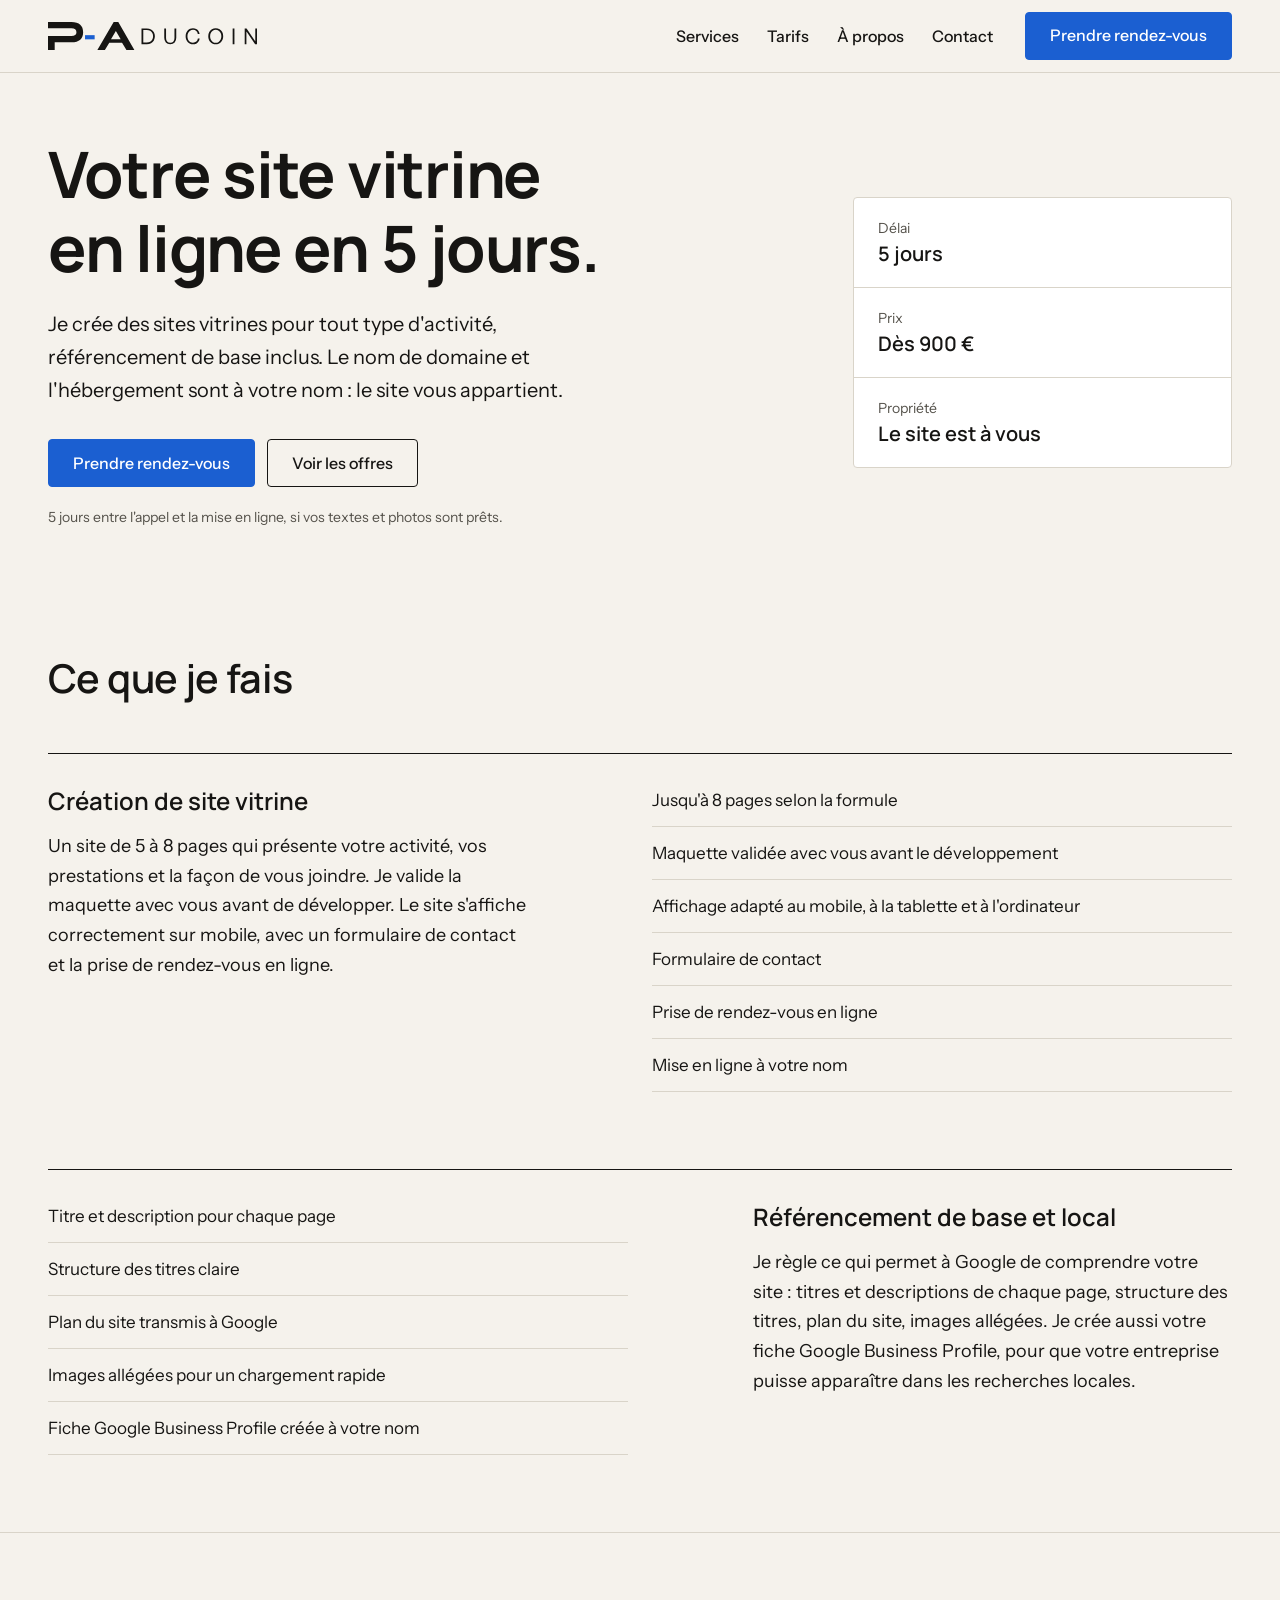
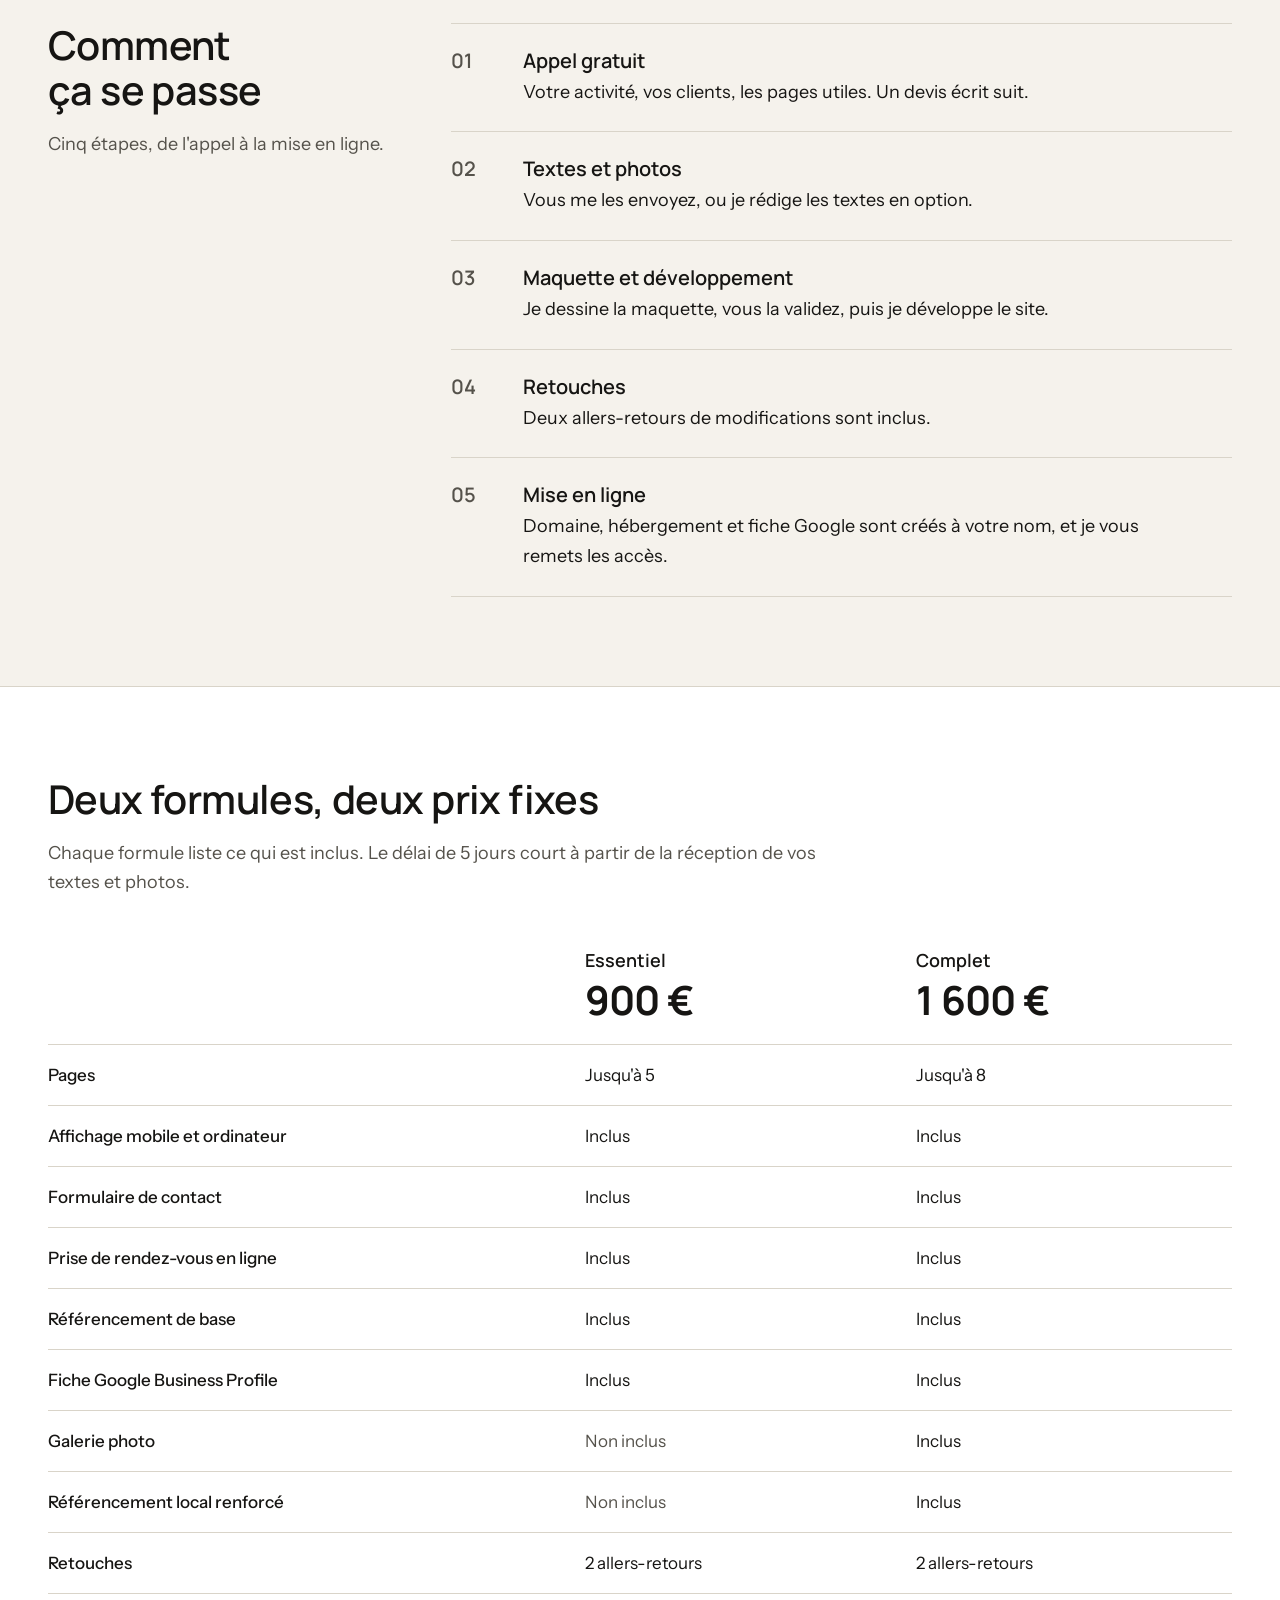
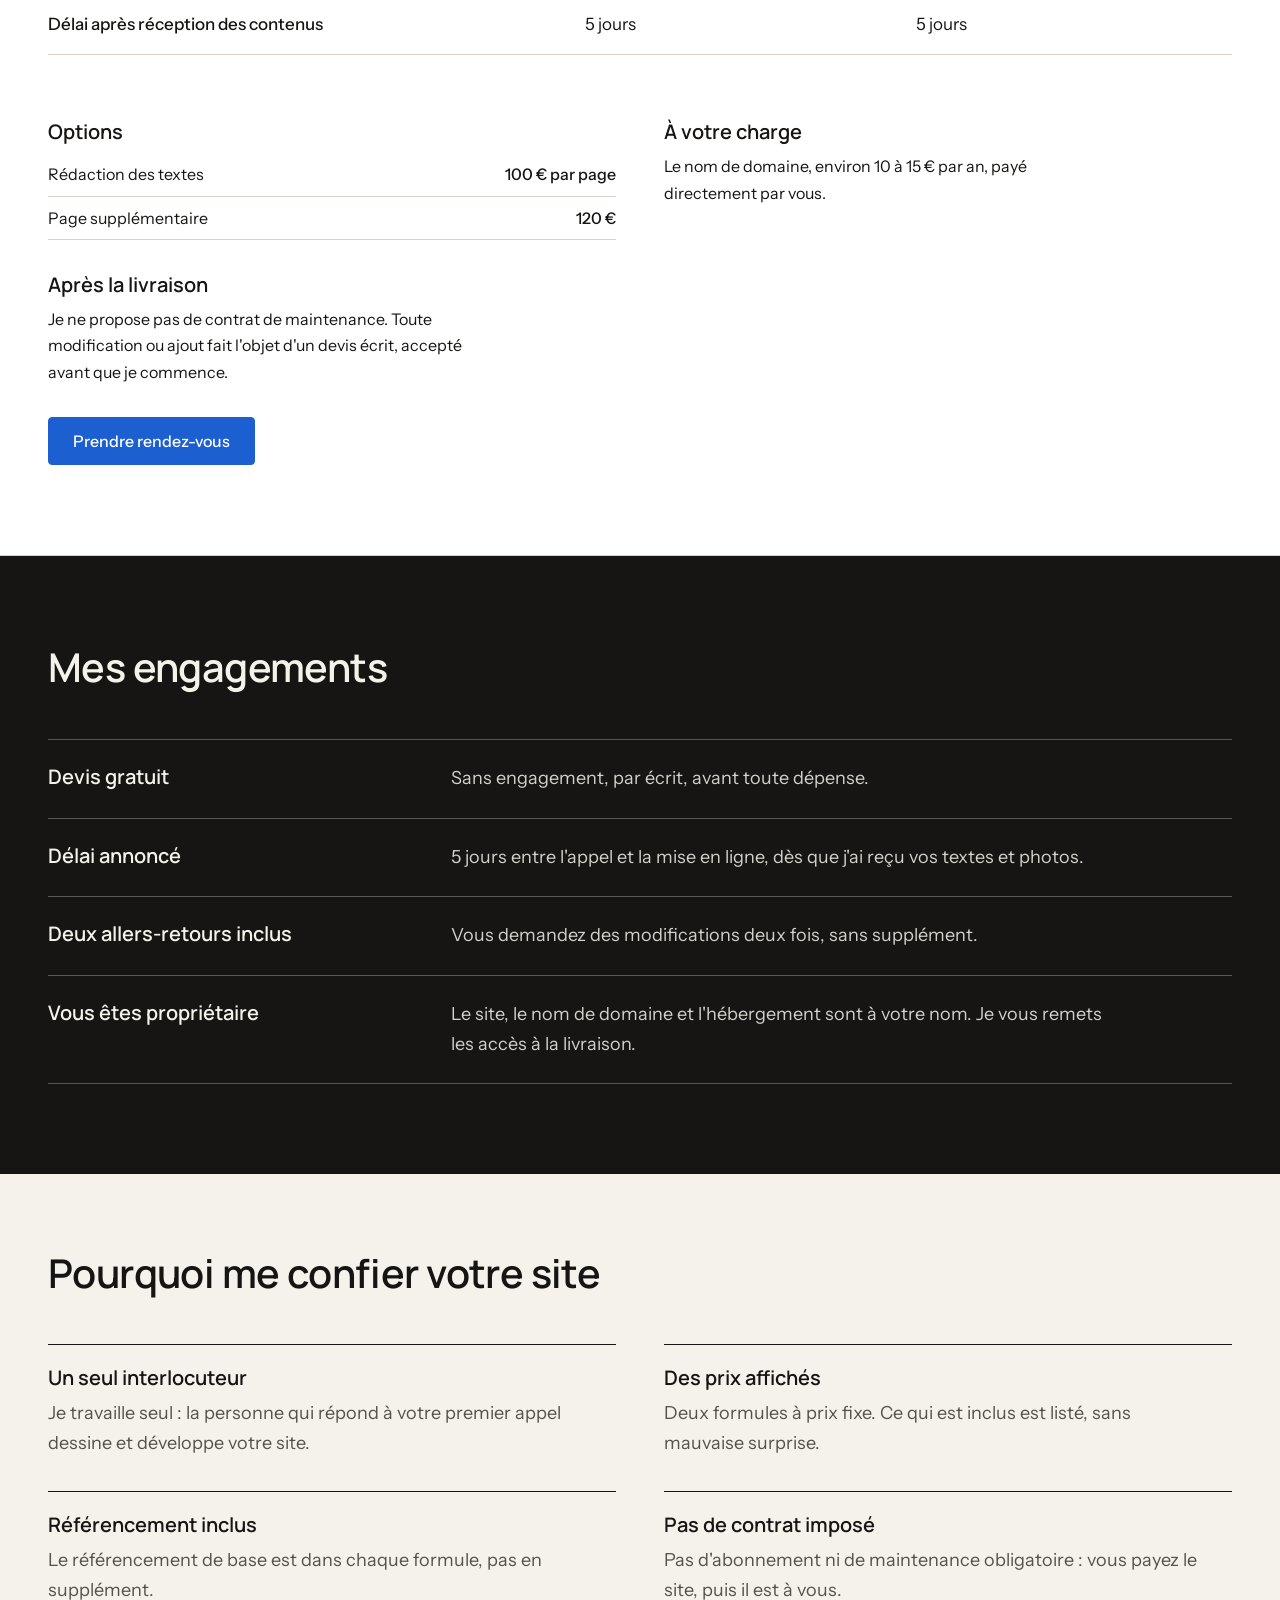
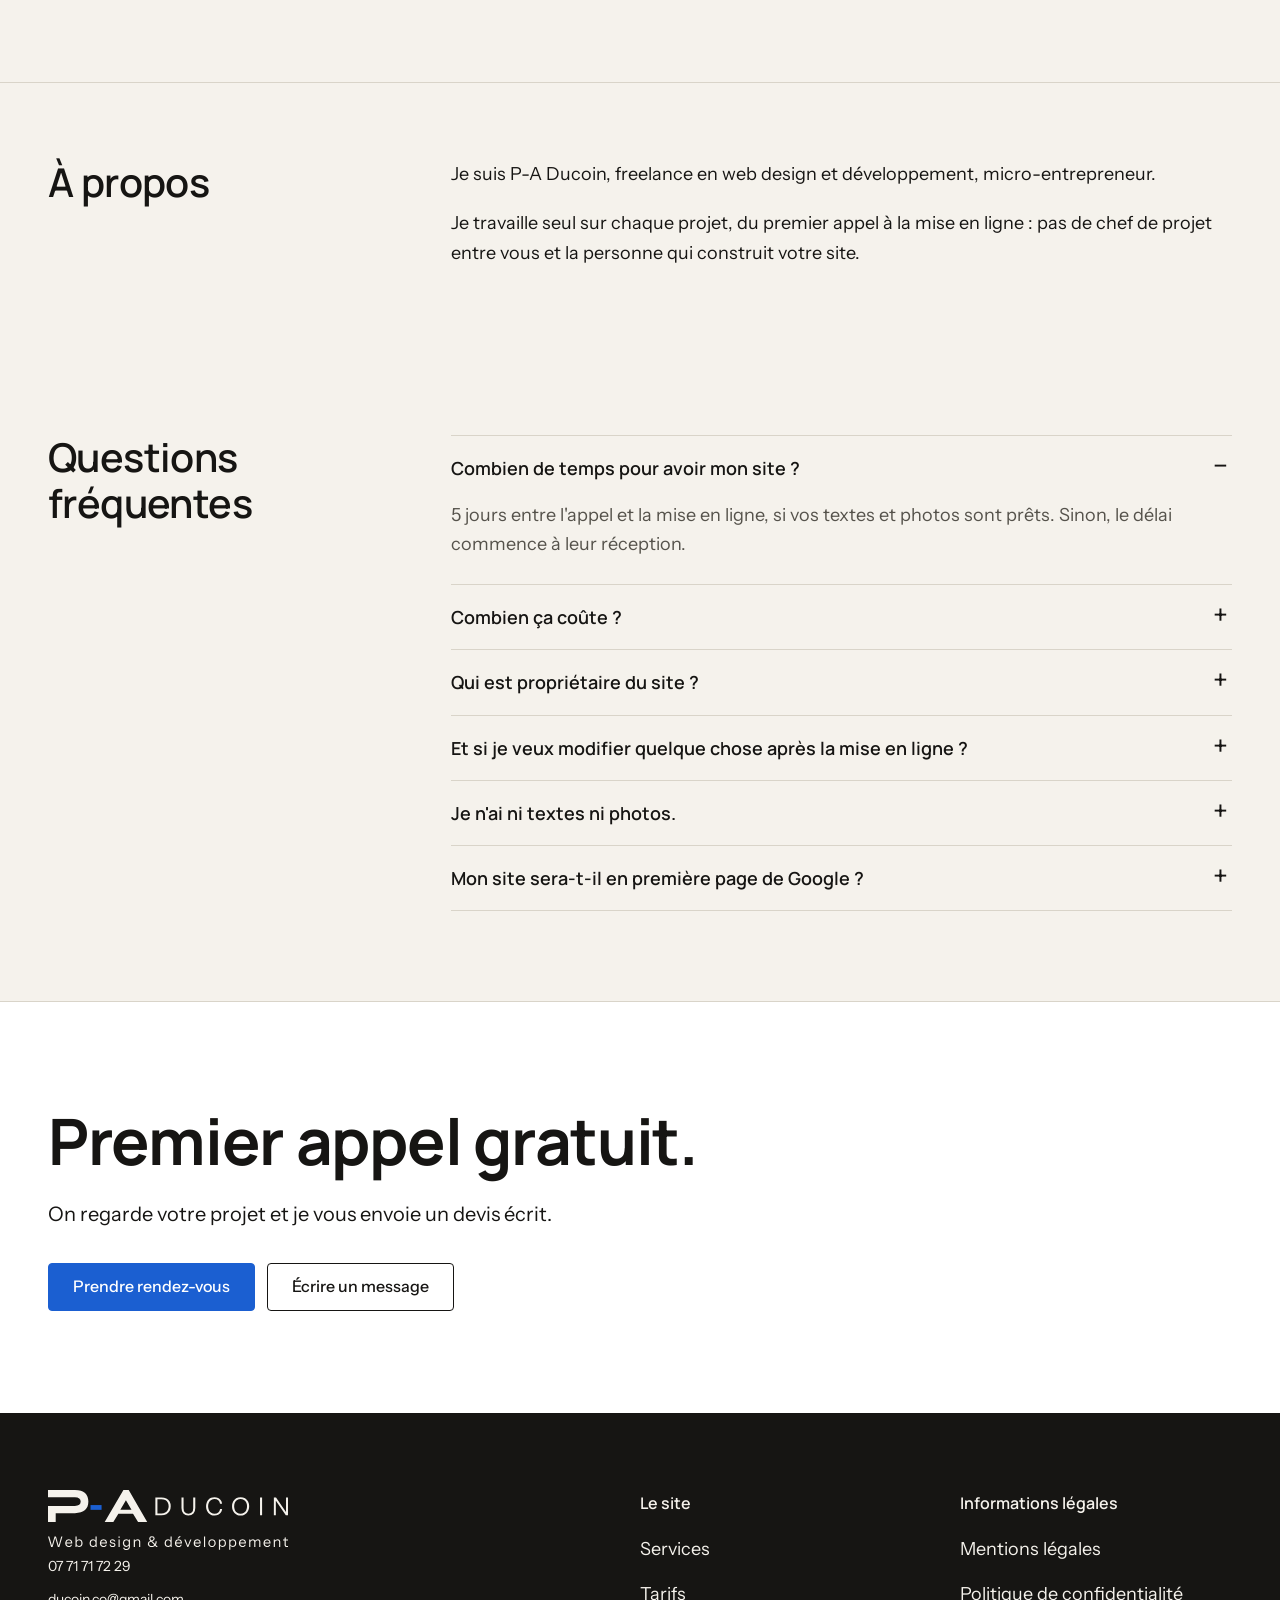
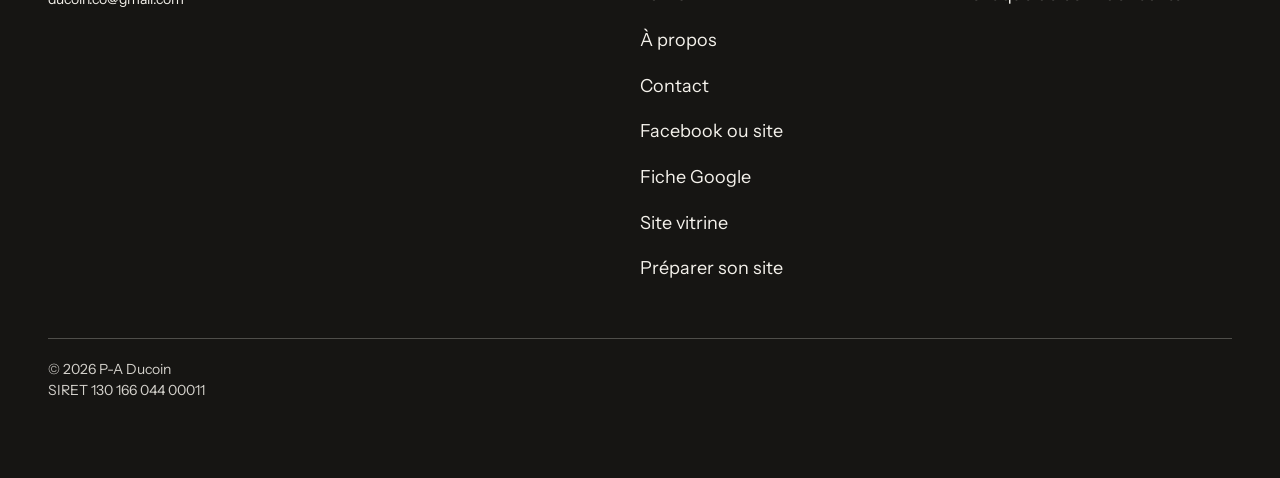
==== index.html @ 6945d706 "Add files via upload" ====
<!DOCTYPE html>
<html lang="fr">
<head>
<meta charset="utf-8">
<meta name="viewport" content="width=device-width, initial-scale=1">
<title>P-A Ducoin | Création de site vitrine, en ligne en 5 jours</title>
<meta name="description" content="Création de sites vitrines pour professionnels : 5 jours entre l'appel et la mise en ligne, référencement de base inclus, site à votre nom. Dès 900 €.">
<link rel="canonical" href="https://www.ducoinweb.fr/">
<meta property="og:url" content="https://www.ducoinweb.fr/">
<link rel="icon" href="assets/favicon.svg" type="image/svg+xml">
<meta property="og:type" content="website">
<meta property="og:locale" content="fr_FR">
<meta property="og:title" content="P-A Ducoin | Création de site vitrine, en ligne en 5 jours">
<meta property="og:description" content="Sites vitrines clés en main, référencement de base inclus, 5 jours entre l'appel et la mise en ligne.">
<meta property="og:image" content="https://www.ducoinweb.fr/assets/og-image.png">
<meta name="twitter:card" content="summary_large_image">
<link rel="preload" href="assets/fonts/manrope-latin-700-normal.woff2" as="font" type="font/woff2" crossorigin>
<link rel="preload" href="assets/fonts/manrope-latin-600-normal.woff2" as="font" type="font/woff2" crossorigin>
<link rel="preload" href="assets/fonts/instrument-sans-latin-400-normal.woff2" as="font" type="font/woff2" crossorigin>
<link rel="preload" href="assets/fonts/instrument-sans-latin-500-normal.woff2" as="font" type="font/woff2" crossorigin>
<link rel="stylesheet" href="css/style.css">
<script type="application/ld+json">
{
"@context": "https://schema.org",
"@type": "ProfessionalService",
"name": "P-A Ducoin",
"url": "https://www.ducoinweb.fr/",
"description": "Création de sites vitrines pour professionnels.",
"telephone": "+33771717229",
"email": "ducoin.co@gmail.com",
"areaServed": {
"@type": "Country",
"name": "France"
}
}
</script>
<script>document.documentElement.classList.add('js');</script>
</head>
<body>
<a class="skip-link" href="#main">Aller au contenu</a>
<div class="page-wrapper">
<!-- En-tête -->
<header class="nav_component">
<div class="nav_bar padding-global">
<div class="container-large nav_container">
<a class="nav_logo-link" href="index.html">
<img class="nav_logo" src="assets/logo-header.svg" alt="P-A Ducoin, retour à l'accueil" width="209" height="28" fetchpriority="high">
</a>
<button class="nav_button" type="button" aria-expanded="false" aria-controls="nav-menu">Menu</button>
<nav class="nav_menu" id="nav-menu" aria-label="Navigation principale">
<ul class="nav_list">
<li><a class="nav_link" href="#services">Services</a></li>
<li><a class="nav_link" href="#offres">Tarifs</a></li>
<li><a class="nav_link" href="#a-propos">À propos</a></li>
<li><a class="nav_link" href="contact.html">Contact</a></li>
</ul>
<a class="button" href="contact.html#rendez-vous">Prendre rendez-vous</a>
</nav>
</div>
</div>
</header>
<main id="main" class="main-wrapper">
<!-- Hero -->
<section id="section_hero" class="section_hero">
<div class="padding-global">
<div class="container-large">
<div class="padding-section-hero">
<div class="hero_layout">
<div class="hero_content">
<h1 class="heading-style-h1">Votre site vitrine en ligne en 5&nbsp;jours.</h1>
<p class="text-size-large max-width-medium">Je crée des sites vitrines pour tout type d'activité, référencement de base inclus. Le nom de domaine et l'hébergement sont à votre nom&nbsp;: le site vous appartient.</p>
<div class="button-group">
<a class="button" href="contact.html#rendez-vous">Prendre rendez-vous</a>
<a class="button is-secondary" href="#offres">Voir les offres</a>
</div>
<p class="text-size-small text-color-secondary hero_note">5 jours entre l'appel et la mise en ligne, si vos textes et photos sont prêts.</p>
</div>
<dl class="hero_facts">
<div class="hero_fact">
<dt class="text-size-small text-color-secondary">Délai</dt>
<dd class="heading-style-h4">5 jours</dd>
</div>
<div class="hero_fact">
<dt class="text-size-small text-color-secondary">Prix</dt>
<dd class="heading-style-h4">Dès 900&nbsp;€</dd>
</div>
<div class="hero_fact">
<dt class="text-size-small text-color-secondary">Propriété</dt>
<dd class="heading-style-h4">Le site est à vous</dd>
</div>
</dl>
</div>
</div>
</div>
</div>
</section>
<!-- Services -->
<section id="services" class="section_services">
<div class="padding-global">
<div class="container-large">
<div class="padding-section-small">
<h2 class="heading-style-h2">Ce que je fais</h2>
<div class="services_list">
<article class="services_row">
<div class="services_text">
<h3 class="heading-style-h3">Création de site vitrine</h3>
<p class="max-width-text">Un site de 5 à 8 pages qui présente votre activité, vos prestations et la façon de vous joindre. Je valide la maquette avec vous avant de développer. Le site s'affiche correctement sur mobile, avec un formulaire de contact et la prise de rendez-vous en ligne.</p>
</div>
<ul class="services_included">
<li>Jusqu'à 8 pages selon la formule</li>
<li>Maquette validée avec vous avant le développement</li>
<li>Affichage adapté au mobile, à la tablette et à l'ordinateur</li>
<li>Formulaire de contact</li>
<li>Prise de rendez-vous en ligne</li>
<li>Mise en ligne à votre nom</li>
</ul>
</article>
<article class="services_row is-reverse">
<div class="services_text">
<h3 class="heading-style-h3">Référencement de base et local</h3>
<p class="max-width-text">Je règle ce qui permet à Google de comprendre votre site&nbsp;: titres et descriptions de chaque page, structure des titres, plan du site, images allégées. Je crée aussi votre fiche Google Business Profile, pour que votre entreprise puisse apparaître dans les recherches locales.</p>
</div>
<ul class="services_included">
<li>Titre et description pour chaque page</li>
<li>Structure des titres claire</li>
<li>Plan du site transmis à Google</li>
<li>Images allégées pour un chargement rapide</li>
<li>Fiche Google Business Profile créée à votre nom</li>
</ul>
</article>
</div>
</div>
</div>
</div>
</section>
<!-- Process -->
<section id="process" class="section_process">
<div class="padding-global">
<div class="container-large">
<div class="padding-section-medium">
<div class="process_layout">
<div class="process_heading">
<h2 class="heading-style-h2">Comment ça se passe</h2>
<p class="text-color-secondary max-width-small">Cinq étapes, de l'appel à la mise en ligne.</p>
</div>
<ol class="process_list">
<li class="process_step">
<h3 class="heading-style-h4">Appel gratuit</h3>
<p>Votre activité, vos clients, les pages utiles. Un devis écrit suit.</p>
</li>
<li class="process_step">
<h3 class="heading-style-h4">Textes et photos</h3>
<p>Vous me les envoyez, ou je rédige les textes en option.</p>
</li>
<li class="process_step">
<h3 class="heading-style-h4">Maquette et développement</h3>
<p>Je dessine la maquette, vous la validez, puis je développe le site.</p>
</li>
<li class="process_step">
<h3 class="heading-style-h4">Retouches</h3>
<p>Deux allers-retours de modifications sont inclus.</p>
</li>
<li class="process_step">
<h3 class="heading-style-h4">Mise en ligne</h3>
<p>Domaine, hébergement et fiche Google sont créés à votre nom, et je vous remets les accès.</p>
</li>
</ol>
</div>
</div>
</div>
</div>
</section>
<!-- Offres -->
<section id="offres" class="section_pricing">
<div class="padding-global">
<div class="container-large">
<div class="padding-section-medium">
<h2 class="heading-style-h2">Deux formules, deux prix fixes</h2>
<p class="text-color-secondary max-width-text pricing_intro">Chaque formule liste ce qui est inclus. Le délai de 5 jours court à partir de la réception de vos textes et photos.</p>
<table class="pricing_table">
<caption class="visually-hidden">Comparaison des formules Essentiel et Complet</caption>
<thead>
<tr>
<td></td>
<th scope="col">
<span class="pricing_plan">Essentiel</span>
<span class="pricing_price">900&nbsp;€</span>
</th>
<th scope="col">
<span class="pricing_plan">Complet</span>
<span class="pricing_price">1&nbsp;600&nbsp;€</span>
</th>
</tr>
</thead>
<tbody>
<tr><th scope="row">Pages</th><td>Jusqu'à 5</td><td>Jusqu'à 8</td></tr>
<tr><th scope="row">Affichage mobile et ordinateur</th><td>Inclus</td><td>Inclus</td></tr>
<tr><th scope="row">Formulaire de contact</th><td>Inclus</td><td>Inclus</td></tr>
<tr><th scope="row">Prise de rendez-vous en ligne</th><td>Inclus</td><td>Inclus</td></tr>
<tr><th scope="row">Référencement de base</th><td>Inclus</td><td>Inclus</td></tr>
<tr><th scope="row">Fiche Google Business Profile</th><td>Inclus</td><td>Inclus</td></tr>
<tr><th scope="row">Galerie photo</th><td class="is-off">Non inclus</td><td>Inclus</td></tr>
<tr><th scope="row">Référencement local renforcé</th><td class="is-off">Non inclus</td><td>Inclus</td></tr>
<tr><th scope="row">Retouches</th><td>2 allers-retours</td><td>2 allers-retours</td></tr>
<tr><th scope="row">Délai après réception des contenus</th><td>5 jours</td><td>5 jours</td></tr>
</tbody>
</table>
<div class="pricing_notes">
<div class="pricing_note">
<h3 class="heading-style-h4">Options</h3>
<dl class="pricing_options">
<div><dt>Rédaction des textes</dt><dd>100&nbsp;€ par page</dd></div>
<div><dt>Page supplémentaire</dt><dd>120&nbsp;€</dd></div>
</dl>
</div>
<div class="pricing_note">
<h3 class="heading-style-h4">À votre charge</h3>
<p>Le nom de domaine, environ 10 à 15&nbsp;€ par an, payé directement par vous.</p>
</div>
<div class="pricing_note">
<h3 class="heading-style-h4">Après la livraison</h3>
<p>Je ne propose pas de contrat de maintenance. Toute modification ou ajout fait l'objet d'un devis écrit, accepté avant que je commence.</p>
</div>
</div>
<div class="button-group">
<a class="button" href="contact.html#rendez-vous">Prendre rendez-vous</a>
</div>
</div>
</div>
</div>
</section>
<!-- Garanties -->
<section id="garanties" class="section_guarantees background-color-dark">
<div class="padding-global">
<div class="container-large">
<div class="padding-section-medium">
<h2 class="heading-style-h2">Mes engagements</h2>
<ul class="guarantees_list">
<li class="guarantees_row">
<h3 class="heading-style-h4">Devis gratuit</h3>
<p>Sans engagement, par écrit, avant toute dépense.</p>
</li>
<li class="guarantees_row">
<h3 class="heading-style-h4">Délai annoncé</h3>
<p>5 jours entre l'appel et la mise en ligne, dès que j'ai reçu vos textes et photos.</p>
</li>
<li class="guarantees_row">
<h3 class="heading-style-h4">Deux allers-retours inclus</h3>
<p>Vous demandez des modifications deux fois, sans supplément.</p>
</li>
<li class="guarantees_row">
<h3 class="heading-style-h4">Vous êtes propriétaire</h3>
<p>Le site, le nom de domaine et l'hébergement sont à votre nom. Je vous remets les accès à la livraison.</p>
</li>
</ul>
</div>
</div>
</div>
</section>
<!-- Pourquoi me confier votre site -->
<section id="pourquoi" class="section_why">
<div class="padding-global">
<div class="container-large">
<div class="padding-section-small">
<h2 class="heading-style-h2">Pourquoi me confier votre site</h2>
<dl class="why_list">
<div class="why_item">
<dt class="heading-style-h4">Un seul interlocuteur</dt>
<dd>Je travaille seul&nbsp;: la personne qui répond à votre premier appel dessine et développe votre site.</dd>
</div>
<div class="why_item">
<dt class="heading-style-h4">Des prix affichés</dt>
<dd>Deux formules à prix fixe. Ce qui est inclus est listé, sans mauvaise surprise.</dd>
</div>
<div class="why_item">
<dt class="heading-style-h4">Référencement inclus</dt>
<dd>Le référencement de base est dans chaque formule, pas en supplément.</dd>
</div>
<div class="why_item">
<dt class="heading-style-h4">Pas de contrat imposé</dt>
<dd>Pas d'abonnement ni de maintenance obligatoire&nbsp;: vous payez le site, puis il est à vous.</dd>
</div>
</dl>
</div>
</div>
</div>
</section>
<!-- À propos -->
<section id="a-propos" class="section_about">
<div class="padding-global">
<div class="container-large">
<div class="padding-section-small">
<div class="about_layout">
<h2 class="heading-style-h2">À propos</h2>
<div class="about_content">
<p class="max-width-text">Je suis P-A Ducoin, freelance en web design et développement, micro-entrepreneur.</p>
<p class="max-width-text">Je travaille seul sur chaque projet, du premier appel à la mise en ligne&nbsp;: pas de chef de projet entre vous et la personne qui construit votre site.</p>
<!-- À AJOUTER : photo portrait, parcours en 2 ou 3 phrases, outils utilisés. Ne rien afficher tant que ce contenu n'existe pas. -->
</div>
</div>
</div>
</div>
</div>
</section>
<!-- FAQ -->
<section id="faq" class="section_faq">
<div class="padding-global">
<div class="container-large">
<div class="padding-section-medium">
<div class="faq_layout">
<h2 class="heading-style-h2">Questions fréquentes</h2>
<div class="faq_list">
<details class="faq_item" open>
<summary class="faq_question">Combien de temps pour avoir mon site&nbsp;?</summary>
<p class="faq_answer">5 jours entre l'appel et la mise en ligne, si vos textes et photos sont prêts. Sinon, le délai commence à leur réception.</p>
</details>
<details class="faq_item">
<summary class="faq_question">Combien ça coûte&nbsp;?</summary>
<p class="faq_answer">900&nbsp;€ pour la formule Essentiel, 1&nbsp;600&nbsp;€ pour la formule Complet, prix fixes. Le seul frais extérieur est le nom de domaine, environ 10 à 15&nbsp;€ par an.</p>
</details>
<details class="faq_item">
<summary class="faq_question">Qui est propriétaire du site&nbsp;?</summary>
<p class="faq_answer">Vous. Le nom de domaine et l'hébergement sont créés à votre nom, et je vous remets tous les accès.</p>
</details>
<details class="faq_item">
<summary class="faq_question">Et si je veux modifier quelque chose après la mise en ligne&nbsp;?</summary>
<p class="faq_answer">Deux allers-retours de retouches sont inclus avant la mise en ligne. Après la livraison, je ne propose pas de contrat de maintenance&nbsp;: toute modification ou ajout fait l'objet d'un devis écrit, accepté avant que je commence.</p>
</details>
<details class="faq_item">
<summary class="faq_question">Je n'ai ni textes ni photos.</summary>
<p class="faq_answer">Je peux rédiger les textes pour 100&nbsp;€ par page. Pour les photos, je vous indique lesquelles prendre avec un smartphone, en lumière du jour.</p>
</details>
<details class="faq_item">
<summary class="faq_question">Mon site sera-t-il en première page de Google&nbsp;?</summary>
<p class="faq_answer">Je ne peux pas le garantir, personne ne le peut. Je pose les bases&nbsp;: structure, balises, plan du site, fiche Google. Les résultats se construisent sur plusieurs semaines.</p>
</details>
</div>
</div>
</div>
</div>
</div>
</section>
<!-- CTA final -->
<section id="rendez-vous" class="section_cta background-color-surface">
<div class="padding-global">
<div class="container-large">
<div class="padding-section-large">
<h2 class="heading-style-h1">Premier appel gratuit.</h2>
<p class="text-size-large max-width-medium">On regarde votre projet et je vous envoie un devis écrit.</p>
<div class="button-group">
<a class="button" href="contact.html#rendez-vous">Prendre rendez-vous</a>
<a class="button is-secondary" href="contact.html#message">Écrire un message</a>
</div>
</div>
</div>
</div>
</section>
</main>
<!-- Pied de page -->
<footer class="footer_component background-color-dark">
<div class="padding-global">
<div class="container-large">
<div class="padding-section-small">
<div class="footer_layout">
<div class="footer_identity">
<img class="footer_logo" src="assets/logo-footer.svg" alt="P-A Ducoin, web design et développement" width="240" height="60" loading="lazy" decoding="async">
<p class="text-size-small"><a class="footer_link" href="tel:+33771717229">07 71 71 72 29</a></p>
<p class="text-size-small"><a class="footer_link" href="mailto:ducoin.co@gmail.com">ducoin.co@gmail.com</a></p>
</div>
<nav class="footer_column" aria-label="Pages du site">
<h2 class="footer_title">Le site</h2>
<ul class="footer_list">
<li><a class="footer_link" href="#services">Services</a></li>
<li><a class="footer_link" href="#offres">Tarifs</a></li>
<li><a class="footer_link" href="#a-propos">À propos</a></li>
<li><a class="footer_link" href="contact.html">Contact</a></li>
<li><a class="footer_link" href="facebook-ou-site-internet.html">Facebook ou site</a></li>
<li><a class="footer_link" href="fiche-google-business-profile.html">Fiche Google</a></li>
<li><a class="footer_link" href="qu-est-ce-qu-un-site-vitrine.html">Site vitrine</a></li>
<li><a class="footer_link" href="preparer-son-site.html">Préparer son site</a></li>
</ul>
</nav>
<nav class="footer_column" aria-label="Informations légales">
<h2 class="footer_title">Informations légales</h2>
<ul class="footer_list">
<li><a class="footer_link" href="mentions-legales.html">Mentions légales</a></li>
<li><a class="footer_link" href="confidentialite.html">Politique de confidentialité</a></li>
</ul>
</nav>
</div>
<div class="footer_bottom">
<p class="text-size-small">© 2026 P-A Ducoin</p>
<p class="text-size-small">SIRET 130 166 044 00011</p>
</div>
</div>
</div>
</div>
</footer>
</div>
<script src="js/main.js" defer></script>
</body>
</html>
---- css/style.css ----
/* ==========================================================================
   P-A Ducoin : feuille de style (conventions Client-First)
   Palette : 5 couleurs + 1 couleur d'erreur. Polices : Manrope + Instrument Sans.
   ========================================================================== */

/* Polices hébergées localement (aucune requête vers Google) */
@font-face {
  font-family: "Manrope";
  src: url("../assets/fonts/manrope-latin-600-normal.woff2") format("woff2");
  font-weight: 600;
  font-style: normal;
  font-display: swap;
}
@font-face {
  font-family: "Manrope";
  src: url("../assets/fonts/manrope-latin-700-normal.woff2") format("woff2");
  font-weight: 700;
  font-style: normal;
  font-display: swap;
}
@font-face {
  font-family: "Instrument Sans";
  src: url("../assets/fonts/instrument-sans-latin-400-normal.woff2") format("woff2");
  font-weight: 400;
  font-style: normal;
  font-display: swap;
}
@font-face {
  font-family: "Instrument Sans";
  src: url("../assets/fonts/instrument-sans-latin-500-normal.woff2") format("woff2");
  font-weight: 500;
  font-style: normal;
  font-display: swap;
}

/* --------------------------------------------------------------------------
   Variables
   -------------------------------------------------------------------------- */
:root {
  --color-bg: #F5F2EC;
  --color-surface: #FFFFFF;
  --color-ink: #161513;
  --color-text-secondary: #55524B;
  --color-border: #D9D4C9;
  --color-action: #1B5FD1;
  --color-action-hover: #1448A3;
  --color-error: #B3261E;

  --font-heading: "Manrope", "Helvetica Neue", Arial, sans-serif;
  --font-body: "Instrument Sans", "Helvetica Neue", Arial, sans-serif;

  --radius: 4px;
  --gutter: clamp(1.25rem, 4vw, 3rem);
  --header-height: 4.5rem;

  /* Espacements verticaux des sections : volontairement variés (80, 96, 112 px sur desktop) */
  --section-small: clamp(3.5rem, 6vw, 5rem);
  --section-medium: clamp(4rem, 7vw, 6rem);
  --section-large: clamp(4.5rem, 8vw, 7rem);
}

/* --------------------------------------------------------------------------
   Base
   -------------------------------------------------------------------------- */
*,
*::before,
*::after {
  box-sizing: border-box;
}

html {
  scroll-padding-top: calc(var(--header-height) + 1rem);
  -webkit-text-size-adjust: 100%;
}

body {
  margin: 0;
  background-color: var(--color-bg);
  color: var(--color-ink);
  font-family: var(--font-body);
  font-size: 1.125rem;
  font-weight: 400;
  line-height: 1.65;
  -webkit-font-smoothing: antialiased;
}

body.is-menu-open {
  overflow: hidden;
}

h1, h2, h3, h4, p, ul, ol, dl, dd, figure {
  margin: 0;
}

ul, ol {
  padding: 0;
  list-style: none;
}

img, svg {
  display: block;
  max-width: 100%;
}

a {
  color: inherit;
}

button {
  font: inherit;
  color: inherit;
}

:focus-visible {
  outline: 2px solid var(--color-action);
  outline-offset: 3px;
}

.background-color-dark :focus-visible {
  outline-color: var(--color-bg);
}

.skip-link {
  position: absolute;
  left: var(--gutter);
  top: -4rem;
  z-index: 300;
  padding: 0.75rem 1rem;
  background-color: var(--color-ink);
  color: var(--color-bg);
  border-radius: var(--radius);
}
.skip-link:focus {
  top: 0.75rem;
}

.visually-hidden {
  position: absolute;
  width: 1px;
  height: 1px;
  margin: -1px;
  padding: 0;
  overflow: hidden;
  clip: rect(0, 0, 0, 0);
  white-space: nowrap;
  border: 0;
}

/* --------------------------------------------------------------------------
   Utilitaires (Client-First)
   -------------------------------------------------------------------------- */
.page-wrapper {
  overflow-x: clip;
}

.padding-global {
  padding-inline: var(--gutter);
}

.container-large {
  width: 100%;
  max-width: 75rem;
  margin-inline: auto;
}

.padding-section-hero {
  padding-top: clamp(2.5rem, 5vw, 5rem);
  padding-bottom: clamp(2.5rem, 4vw, 4rem);
}
.padding-section-small { padding-block: var(--section-small); }
.padding-section-medium { padding-block: var(--section-medium); }
.padding-section-large { padding-block: var(--section-large); }

.max-width-small { max-width: 24rem; }
.max-width-medium { max-width: 36rem; }
.max-width-text { max-width: 65ch; }

.text-size-large { font-size: 1.25rem; }
.text-size-small { font-size: 0.875rem; line-height: 1.5; }
.text-color-secondary { color: var(--color-text-secondary); }

.background-color-dark {
  background-color: var(--color-ink);
  color: var(--color-bg);
}
.background-color-surface {
  background-color: var(--color-surface);
}

/* Titres */
.heading-style-h1,
.heading-style-h2,
.heading-style-h3,
.heading-style-h4 {
  font-family: var(--font-heading);
  text-wrap: balance;
}
.heading-style-h1 {
  font-size: clamp(2.5rem, 1.5rem + 3.2vw, 4rem);
  font-weight: 700;
  line-height: 1.15;
  letter-spacing: -0.02em;
}
.heading-style-h2 {
  font-size: clamp(1.75rem, 1.2rem + 1.6vw, 2.5rem);
  font-weight: 600;
  line-height: 1.15;
  letter-spacing: -0.015em;
}
.heading-style-h3 {
  font-size: 1.5rem;
  font-weight: 600;
  line-height: 1.25;
}
.heading-style-h4 {
  font-size: 1.25rem;
  font-weight: 600;
  line-height: 1.3;
}

/* Boutons : un seul primaire par section, le secondaire en contour */
.button {
  display: inline-flex;
  align-items: center;
  justify-content: center;
  min-height: 3rem;
  padding: 0.75rem 1.5rem;
  border: 1px solid var(--color-action);
  border-radius: var(--radius);
  background-color: var(--color-action);
  color: #FFFFFF;
  font-family: var(--font-body);
  font-size: 1rem;
  font-weight: 500;
  line-height: 1.2;
  text-align: center;
  text-decoration: none;
  cursor: pointer;
  transition: background-color 0.15s ease, border-color 0.15s ease, color 0.15s ease;
}
.button:hover {
  background-color: var(--color-action-hover);
  border-color: var(--color-action-hover);
}
.button.is-secondary {
  background-color: transparent;
  border-color: var(--color-ink);
  color: var(--color-ink);
}
.button.is-secondary:hover {
  background-color: var(--color-ink);
  border-color: var(--color-ink);
  color: var(--color-bg);
}

.button-group {
  display: flex;
  flex-wrap: wrap;
  gap: 0.75rem;
  margin-top: 2rem;
}

/* --------------------------------------------------------------------------
   En-tête et navigation
   -------------------------------------------------------------------------- */
.nav_component {
  position: sticky;
  top: 0;
  z-index: 100;
  background-color: var(--color-bg);
  border-bottom: 1px solid var(--color-border);
}

.nav_container {
  display: flex;
  flex-wrap: wrap;
  align-items: center;
  justify-content: space-between;
  min-height: var(--header-height);
  gap: 0.5rem 1.5rem;
}

.nav_logo-link,
.nav_button {
  position: relative;
  z-index: 2;
}

.nav_logo-link {
  display: inline-flex;
  align-items: center;
  min-height: 2.75rem;
}

.nav_logo {
  height: 1.5rem;
  width: auto;
}

.nav_button {
  min-height: 2.75rem;
  padding: 0.5rem 1rem;
  border: 1px solid var(--color-ink);
  border-radius: var(--radius);
  background-color: transparent;
  font-size: 1rem;
  font-weight: 500;
  cursor: pointer;
}
.nav_button:hover {
  background-color: var(--color-ink);
  color: var(--color-bg);
}

/* Sans JavaScript : le menu reste visible sous la barre */
.nav_menu {
  display: flex;
  flex-direction: column;
  align-items: flex-start;
  gap: 1rem;
  width: 100%;
  padding-bottom: 1rem;
}
.nav_list {
  display: flex;
  flex-direction: column;
  gap: 0.25rem;
}
.nav_link {
  display: inline-block;
  padding: 0.5rem 0;
  text-decoration: none;
  font-weight: 500;
}
.nav_link:hover {
  text-decoration: underline;
  text-underline-offset: 0.25em;
}

/* Mobile avec JavaScript : menu plein écran */
.js .nav_button { display: inline-flex; }
.nav_button { display: none; }

.js .nav_menu {
  display: none;
  position: fixed;
  inset: 0;
  z-index: 1;
  overflow-y: auto;
  padding: calc(var(--header-height) + 2rem) var(--gutter) 2rem;
  background-color: var(--color-bg);
}
.js .nav_menu.is-open {
  display: flex;
}
.js .nav_menu .nav_link {
  font-family: var(--font-heading);
  font-size: 1.75rem;
  font-weight: 600;
  padding: 0.5rem 0;
}
.js .nav_menu .button {
  margin-top: 1rem;
}

@media (min-width: 62em) {
  .nav_button,
  .js .nav_button { display: none; }

  .nav_menu,
  .js .nav_menu,
  .js .nav_menu.is-open {
    position: static;
    display: flex;
    flex-direction: row;
    align-items: center;
    width: auto;
    padding: 0;
    gap: 2rem;
    overflow: visible;
    background-color: transparent;
  }
  .nav_list,
  .js .nav_menu .nav_list {
    flex-direction: row;
    gap: 1.75rem;
  }
  .nav_link,
  .js .nav_menu .nav_link {
    font-family: var(--font-body);
    font-size: 1rem;
    font-weight: 500;
    padding: 0.5rem 0;
  }
  .js .nav_menu .button {
    margin-top: 0;
  }
  .nav_logo {
    height: 1.75rem;
  }
}

/* --------------------------------------------------------------------------
   Hero
   -------------------------------------------------------------------------- */
.hero_layout {
  display: grid;
  gap: 3rem;
}

.hero_content {
  animation: hero-fade-in 0.7s ease-out both;
}
.hero_content .heading-style-h1 {
  margin-bottom: 1.5rem;
}
.hero_note {
  margin-top: 1.25rem;
}

@keyframes hero-fade-in {
  from { opacity: 0; }
  to { opacity: 1; }
}

.hero_facts {
  align-self: center;
  background-color: var(--color-surface);
  border: 1px solid var(--color-border);
  border-radius: var(--radius);
}
.hero_fact {
  display: grid;
  gap: 0.125rem;
  padding: 1.25rem 1.5rem;
}
.hero_fact + .hero_fact {
  border-top: 1px solid var(--color-border);
}

@media (min-width: 62em) {
  .hero_layout {
    grid-template-columns: repeat(12, minmax(0, 1fr));
    column-gap: 1.5rem;
    align-items: center;
  }
  .hero_content {
    grid-column: 1 / span 7;
  }
  .hero_facts {
    grid-column: 9 / span 4;
  }
}

/* --------------------------------------------------------------------------
   Services : lignes alternées
   -------------------------------------------------------------------------- */
.services_list {
  display: grid;
  gap: clamp(3rem, 6vw, 5rem);
  margin-top: clamp(2rem, 4vw, 3.5rem);
}

.services_row {
  display: grid;
  gap: 2rem;
  padding-top: 2rem;
  border-top: 1px solid var(--color-ink);
}
.services_text {
  display: grid;
  align-content: start;
  gap: 1rem;
}

.services_included li {
  padding: 0.75rem 0;
  border-bottom: 1px solid var(--color-border);
  font-size: 1.0625rem;
}
.services_included li:first-child {
  padding-top: 0;
}

@media (min-width: 62em) {
  .services_row {
    grid-template-columns: repeat(12, minmax(0, 1fr));
    column-gap: 1.5rem;
  }
  .services_text {
    grid-column: 1 / span 5;
    grid-row: 1;
  }
  .services_included {
    grid-column: 7 / span 6;
    grid-row: 1;
  }
  .services_row.is-reverse .services_text {
    grid-column: 8 / span 5;
  }
  .services_row.is-reverse .services_included {
    grid-column: 1 / span 6;
  }
}

/* --------------------------------------------------------------------------
   Process
   -------------------------------------------------------------------------- */
.section_process {
  border-top: 1px solid var(--color-border);
}

.process_layout {
  display: grid;
  gap: 2.5rem;
}
.process_heading {
  display: grid;
  align-content: start;
  gap: 1rem;
}

.process_list {
  counter-reset: step;
}
.process_step {
  position: relative;
  counter-increment: step;
  display: grid;
  gap: 0.25rem;
  padding: 1.5rem 0 1.5rem 3.5rem;
  border-top: 1px solid var(--color-border);
}
.process_step:last-child {
  border-bottom: 1px solid var(--color-border);
}
.process_step::before {
  content: counter(step, decimal-leading-zero);
  position: absolute;
  left: 0;
  top: 1.5rem;
  font-family: var(--font-heading);
  font-size: 1.25rem;
  font-weight: 600;
  line-height: 1.3;
  color: var(--color-text-secondary);
}
.process_step p {
  max-width: 55ch;
}

@media (min-width: 62em) {
  .process_layout {
    grid-template-columns: repeat(12, minmax(0, 1fr));
    column-gap: 1.5rem;
  }
  .process_heading {
    grid-column: 1 / span 4;
  }
  .process_list {
    grid-column: 5 / span 8;
  }
  .process_step {
    padding-left: 4.5rem;
  }
}

/* --------------------------------------------------------------------------
   Tarifs
   -------------------------------------------------------------------------- */
.section_pricing {
  background-color: var(--color-surface);
  border-top: 1px solid var(--color-border);
  border-bottom: 1px solid var(--color-border);
}

.pricing_intro {
  margin-top: 1rem;
}

.pricing_table {
  width: 100%;
  margin-top: clamp(2rem, 4vw, 3rem);
  border-collapse: collapse;
  table-layout: fixed;
  font-size: 0.9375rem;
}
.pricing_table th,
.pricing_table td {
  padding: 0.875rem 0.5rem;
  text-align: left;
  vertical-align: top;
  font-weight: 400;
}
.pricing_table thead th {
  padding-top: 0;
  padding-bottom: 1.25rem;
  vertical-align: bottom;
}
.pricing_table tbody th,
.pricing_table tbody td {
  border-top: 1px solid var(--color-border);
}
.pricing_table tbody tr:last-child th,
.pricing_table tbody tr:last-child td {
  border-bottom: 1px solid var(--color-border);
}
.pricing_table tbody th {
  font-weight: 500;
}
.pricing_table td.is-off {
  color: var(--color-text-secondary);
}
.pricing_table th:first-child,
.pricing_table td:first-child {
  width: 38%;
  padding-left: 0;
}

.pricing_plan {
  display: block;
  font-family: var(--font-heading);
  font-size: 1.125rem;
  font-weight: 600;
}
.pricing_price {
  display: block;
  font-family: var(--font-heading);
  font-size: clamp(1.75rem, 1.2rem + 2vw, 2.5rem);
  font-weight: 700;
  line-height: 1.2;
  letter-spacing: -0.02em;
}

.pricing_notes {
  display: grid;
  gap: 2rem;
  margin-top: clamp(2.5rem, 5vw, 4rem);
}
.pricing_note {
  display: grid;
  align-content: start;
  gap: 0.5rem;
}
.pricing_note p {
  font-size: 1rem;
  max-width: 40ch;
}
.pricing_options > div {
  display: flex;
  flex-wrap: wrap;
  justify-content: space-between;
  gap: 0 1rem;
  padding: 0.5rem 0;
  border-bottom: 1px solid var(--color-border);
  font-size: 1rem;
}
.pricing_options dd {
  font-weight: 500;
}
.pricing_summary {
  margin-top: 2rem;
  margin-bottom: 2.5rem;
  border-top: 1px solid var(--color-border);
}
.pricing_summary > div {
  padding: 1rem 0;
  font-size: 1.125rem;
}

@media (min-width: 40em) {
  .pricing_table {
    font-size: 1.0625rem;
  }
  .pricing_table th,
  .pricing_table td {
    padding: 1rem 1rem;
  }
  .pricing_table th:first-child,
  .pricing_table td:first-child {
    width: 44%;
  }
}

@media (min-width: 62em) {
  .pricing_notes {
    grid-template-columns: repeat(2, minmax(0, 1fr));
    column-gap: 3rem;
  }
}

/* --------------------------------------------------------------------------
   Engagements (section sombre)
   -------------------------------------------------------------------------- */
.guarantees_list {
  margin-top: clamp(2rem, 4vw, 3rem);
}
.guarantees_row {
  display: grid;
  gap: 0.25rem;
  padding: 1.5rem 0;
  border-top: 1px solid rgba(245, 242, 236, 0.3);
}
.guarantees_row:last-child {
  border-bottom: 1px solid rgba(245, 242, 236, 0.3);
}
.guarantees_row p {
  max-width: 55ch;
  opacity: 0.85;
}

@media (min-width: 62em) {
  .guarantees_row {
    grid-template-columns: repeat(12, minmax(0, 1fr));
    column-gap: 1.5rem;
    align-items: baseline;
  }
  .guarantees_row h3 {
    grid-column: 1 / span 4;
  }
  .guarantees_row p {
    grid-column: 5 / span 8;
  }
}

/* --------------------------------------------------------------------------
   Pourquoi me confier votre site
   -------------------------------------------------------------------------- */
.why_list {
  display: grid;
  gap: 2rem 3rem;
  margin-top: clamp(2rem, 4vw, 3rem);
}
.why_item {
  display: grid;
  align-content: start;
  gap: 0.5rem;
  padding-top: 1.25rem;
  border-top: 1px solid var(--color-ink);
}
.why_item dd {
  max-width: 45ch;
  color: var(--color-text-secondary);
}

@media (min-width: 48em) {
  .why_list {
    grid-template-columns: repeat(2, minmax(0, 1fr));
  }
}

/* --------------------------------------------------------------------------
   À propos
   -------------------------------------------------------------------------- */
.section_about {
  border-top: 1px solid var(--color-border);
}
.about_layout {
  display: grid;
  gap: 1.5rem;
}
.about_content {
  display: grid;
  gap: 1.25rem;
}

@media (min-width: 62em) {
  .about_layout {
    grid-template-columns: repeat(12, minmax(0, 1fr));
    column-gap: 1.5rem;
  }
  .about_layout .heading-style-h2 {
    grid-column: 1 / span 4;
  }
  .about_content {
    grid-column: 5 / span 8;
  }
}

/* --------------------------------------------------------------------------
   FAQ
   -------------------------------------------------------------------------- */
.faq_layout {
  display: grid;
  gap: 2rem;
}

.faq_item {
  border-top: 1px solid var(--color-border);
}
.faq_item:last-child {
  border-bottom: 1px solid var(--color-border);
}

.faq_question {
  position: relative;
  display: block;
  padding: 1.25rem 3rem 1.25rem 0;
  font-family: var(--font-heading);
  font-size: 1.125rem;
  font-weight: 600;
  line-height: 1.35;
  cursor: pointer;
  list-style: none;
}
.faq_question::-webkit-details-marker {
  display: none;
}
.faq_question::after {
  content: "+";
  position: absolute;
  right: 0.25rem;
  top: 1rem;
  font-family: var(--font-body);
  font-size: 1.75rem;
  font-weight: 400;
  line-height: 1;
}
.faq_item[open] .faq_question::after {
  content: "\2212";
}
.faq_question:hover {
  text-decoration: underline;
  text-underline-offset: 0.25em;
}

.faq_answer {
  max-width: 62ch;
  padding-bottom: 1.5rem;
  color: var(--color-text-secondary);
}

@media (min-width: 62em) {
  .faq_layout {
    grid-template-columns: repeat(12, minmax(0, 1fr));
    column-gap: 1.5rem;
  }
  .faq_layout .heading-style-h2 {
    grid-column: 1 / span 4;
  }
  .faq_list {
    grid-column: 5 / span 8;
  }
}

/* --------------------------------------------------------------------------
   CTA final
   -------------------------------------------------------------------------- */
.section_cta {
  border-top: 1px solid var(--color-border);
}
.section_cta .heading-style-h1 {
  margin-bottom: 1.25rem;
}

/* --------------------------------------------------------------------------
   Pied de page
   -------------------------------------------------------------------------- */
.footer_layout {
  display: grid;
  gap: 2.5rem;
}
.footer_logo {
  width: 15rem;
  height: auto;
}
.footer_title {
  margin-bottom: 0.75rem;
  font-family: var(--font-heading);
  font-size: 1rem;
  font-weight: 600;
}
.footer_list {
  display: grid;
  gap: 0.25rem;
}
.footer_link {
  display: inline-block;
  padding: 0.375rem 0;
  text-decoration: none;
}
.footer_link:hover {
  text-decoration: underline;
  text-underline-offset: 0.25em;
}
.footer_bottom {
  margin-top: 3rem;
  padding-top: 1.25rem;
  border-top: 1px solid rgba(245, 242, 236, 0.3);
  opacity: 0.85;
}

@media (min-width: 48em) {
  .footer_layout {
    grid-template-columns: 2fr 1fr 1fr;
    column-gap: 3rem;
  }
}

/* --------------------------------------------------------------------------
   Liens dans le texte
   -------------------------------------------------------------------------- */
.text-link {
  color: var(--color-action);
  text-underline-offset: 0.2em;
}
.text-link:hover {
  color: var(--color-action-hover);
}

/* --------------------------------------------------------------------------
   Page Contact
   -------------------------------------------------------------------------- */
.page-header_text {
  margin-top: 1.5rem;
}

.section_contact {
  border-top: 1px solid var(--color-border);
}

.contact_layout {
  display: grid;
  gap: clamp(3rem, 6vw, 4.5rem);
}
.contact_block {
  display: grid;
  align-content: start;
  gap: 1rem;
}

.contact_calendar {
  margin-top: 0.5rem;
}
.contact_calendar iframe {
  width: 100%;
  min-height: 44rem;
  border: 1px solid var(--color-border);
  border-radius: var(--radius);
  background-color: var(--color-surface);
}

@media (min-width: 62em) {
  .contact_layout {
    grid-template-columns: repeat(12, minmax(0, 1fr));
    column-gap: 1.5rem;
  }
  .contact_block-calendar {
    grid-column: 1 / span 7;
  }
  .contact_block-form {
    grid-column: 8 / span 5;
  }
}

/* --------------------------------------------------------------------------
   Formulaire
   -------------------------------------------------------------------------- */
.form_component {
  display: grid;
  gap: 1.25rem;
  margin-top: 0.5rem;
}

.form_field {
  display: grid;
  gap: 0.375rem;
}

.form_label {
  font-size: 1rem;
  font-weight: 500;
}

.form_input {
  width: 100%;
  min-height: 3rem;
  padding: 0.75rem 1rem;
  border: 1px solid var(--color-text-secondary);
  border-radius: var(--radius);
  background-color: var(--color-surface);
  color: var(--color-ink);
  font-family: var(--font-body);
  font-size: 1rem;
  line-height: 1.5;
}
.form_input:hover {
  border-color: var(--color-ink);
}
.form_input:focus-visible {
  outline: 2px solid var(--color-action);
  outline-offset: 2px;
  border-color: var(--color-action);
}
.form_input[aria-invalid="true"] {
  border-color: var(--color-error);
  border-width: 2px;
  padding: calc(0.75rem - 1px) calc(1rem - 1px);
}

.form_textarea {
  min-height: 9rem;
  resize: vertical;
}

.form_error {
  color: var(--color-error);
  font-size: 0.9375rem;
  font-weight: 500;
  line-height: 1.4;
}
.form_error[hidden] {
  display: none;
}

/* Champ piège : hors écran, invisible pour les humains */
.form_trap {
  position: absolute;
  left: -9999px;
  width: 1px;
  height: 1px;
  overflow: hidden;
}

.form_submit {
  justify-self: start;
}
.form_submit:disabled {
  opacity: 0.7;
  cursor: progress;
}

.form_status {
  min-height: 0;
  font-weight: 500;
}
.form_status:empty {
  display: none;
}
.form_status.is-error {
  color: var(--color-error);
}

.form_notice {
  max-width: 45ch;
}

.form_success {
  display: grid;
  gap: 0.5rem;
  margin-top: 0.5rem;
  padding: 1.5rem;
  border: 1px solid var(--color-ink);
  border-radius: var(--radius);
  background-color: var(--color-surface);
}
.form_success[hidden] {
  display: none;
}

/* --------------------------------------------------------------------------
   Pages légales et page 404
   -------------------------------------------------------------------------- */
.legal_updated {
  margin-top: 1rem;
  font-size: 1rem;
}

.legal_content {
  display: grid;
  gap: 1rem;
  max-width: 65ch;
  margin-top: clamp(2.5rem, 5vw, 4rem);
}
.legal_content .heading-style-h3 {
  margin-top: 1.75rem;
  padding-top: 1.5rem;
  border-top: 1px solid var(--color-border);
}
.legal_content .heading-style-h3:first-child {
  margin-top: 0;
  padding-top: 0;
  border-top: 0;
}
.legal_content .heading-style-h4 {
  margin-top: 0.5rem;
}

.legal_info {
  display: grid;
}
.legal_info > div {
  display: grid;
  gap: 0.125rem;
  padding: 0.75rem 0;
  border-bottom: 1px solid var(--color-border);
}
.legal_info > div:first-child {
  border-top: 1px solid var(--color-border);
}
.legal_info dt {
  font-size: 0.9375rem;
  color: var(--color-text-secondary);
}

.legal_list {
  display: grid;
  gap: 0.5rem;
  padding-left: 1.25rem;
  list-style: disc;
}

/* Repère temporaire : à remplacer par tes informations, puis à supprimer */
.legal_todo {
  outline: 1px dashed var(--color-error);
  outline-offset: 2px;
}

.error_text {
  margin-top: 1.5rem;
}

@media (min-width: 40em) {
  .legal_info > div {
    grid-template-columns: 14rem 1fr;
    gap: 1.5rem;
  }
}

/* --------------------------------------------------------------------------
   Mouvement réduit
   -------------------------------------------------------------------------- */
@media (prefers-reduced-motion: reduce) {
  .hero_content {
    animation: none;
  }
  .button {
    transition: none;
  }
}
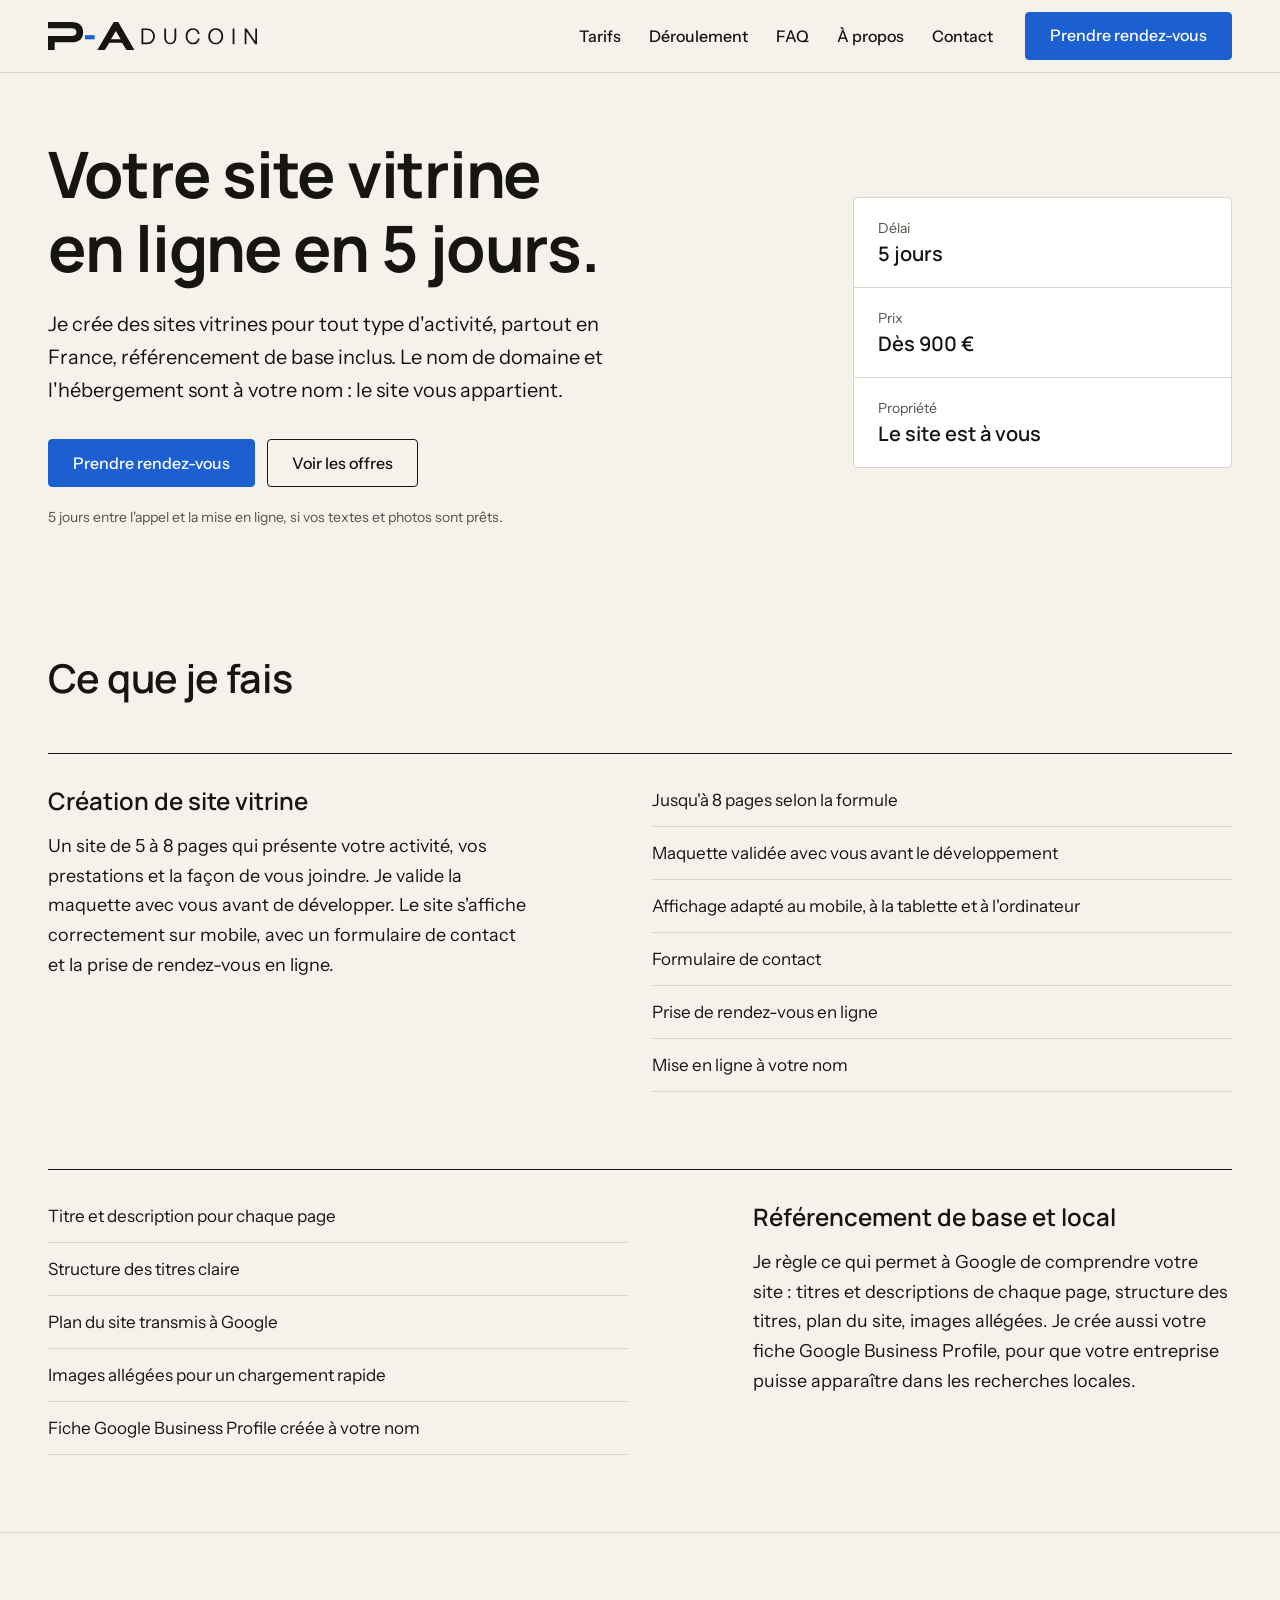
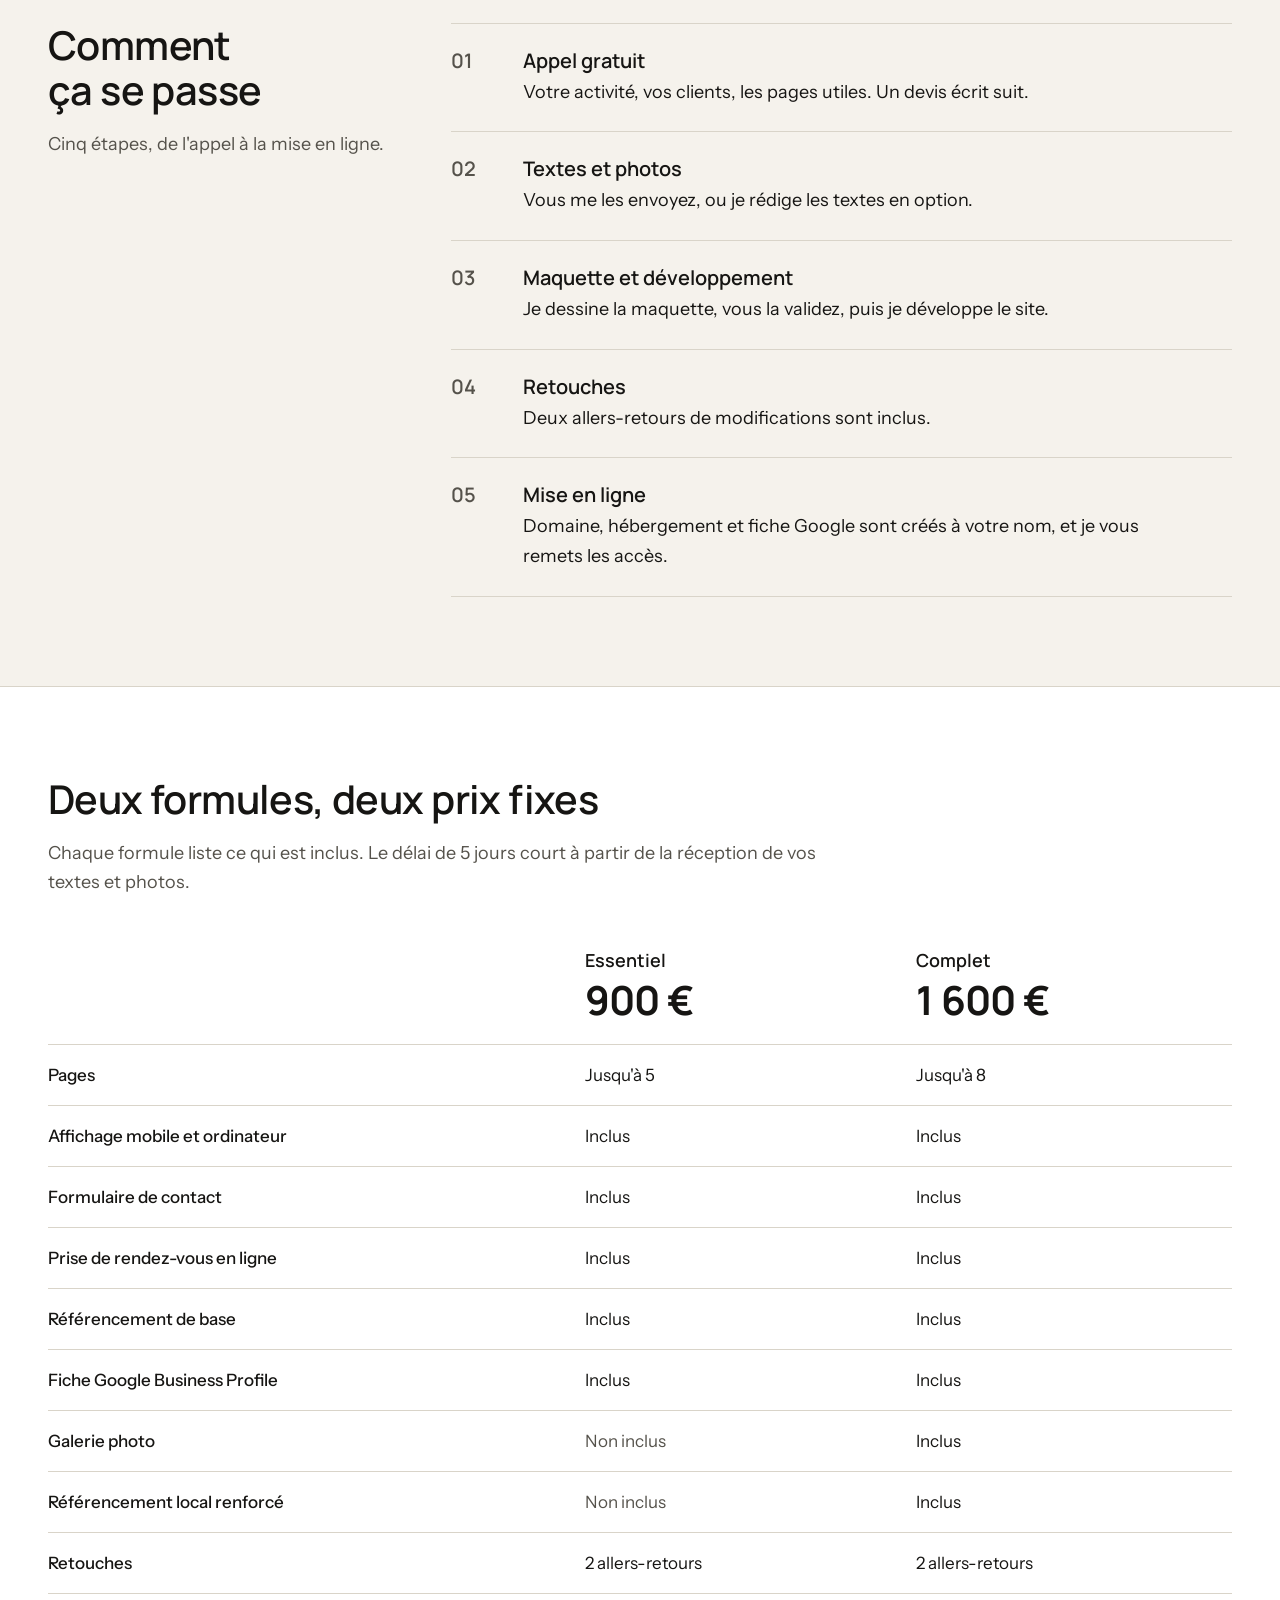
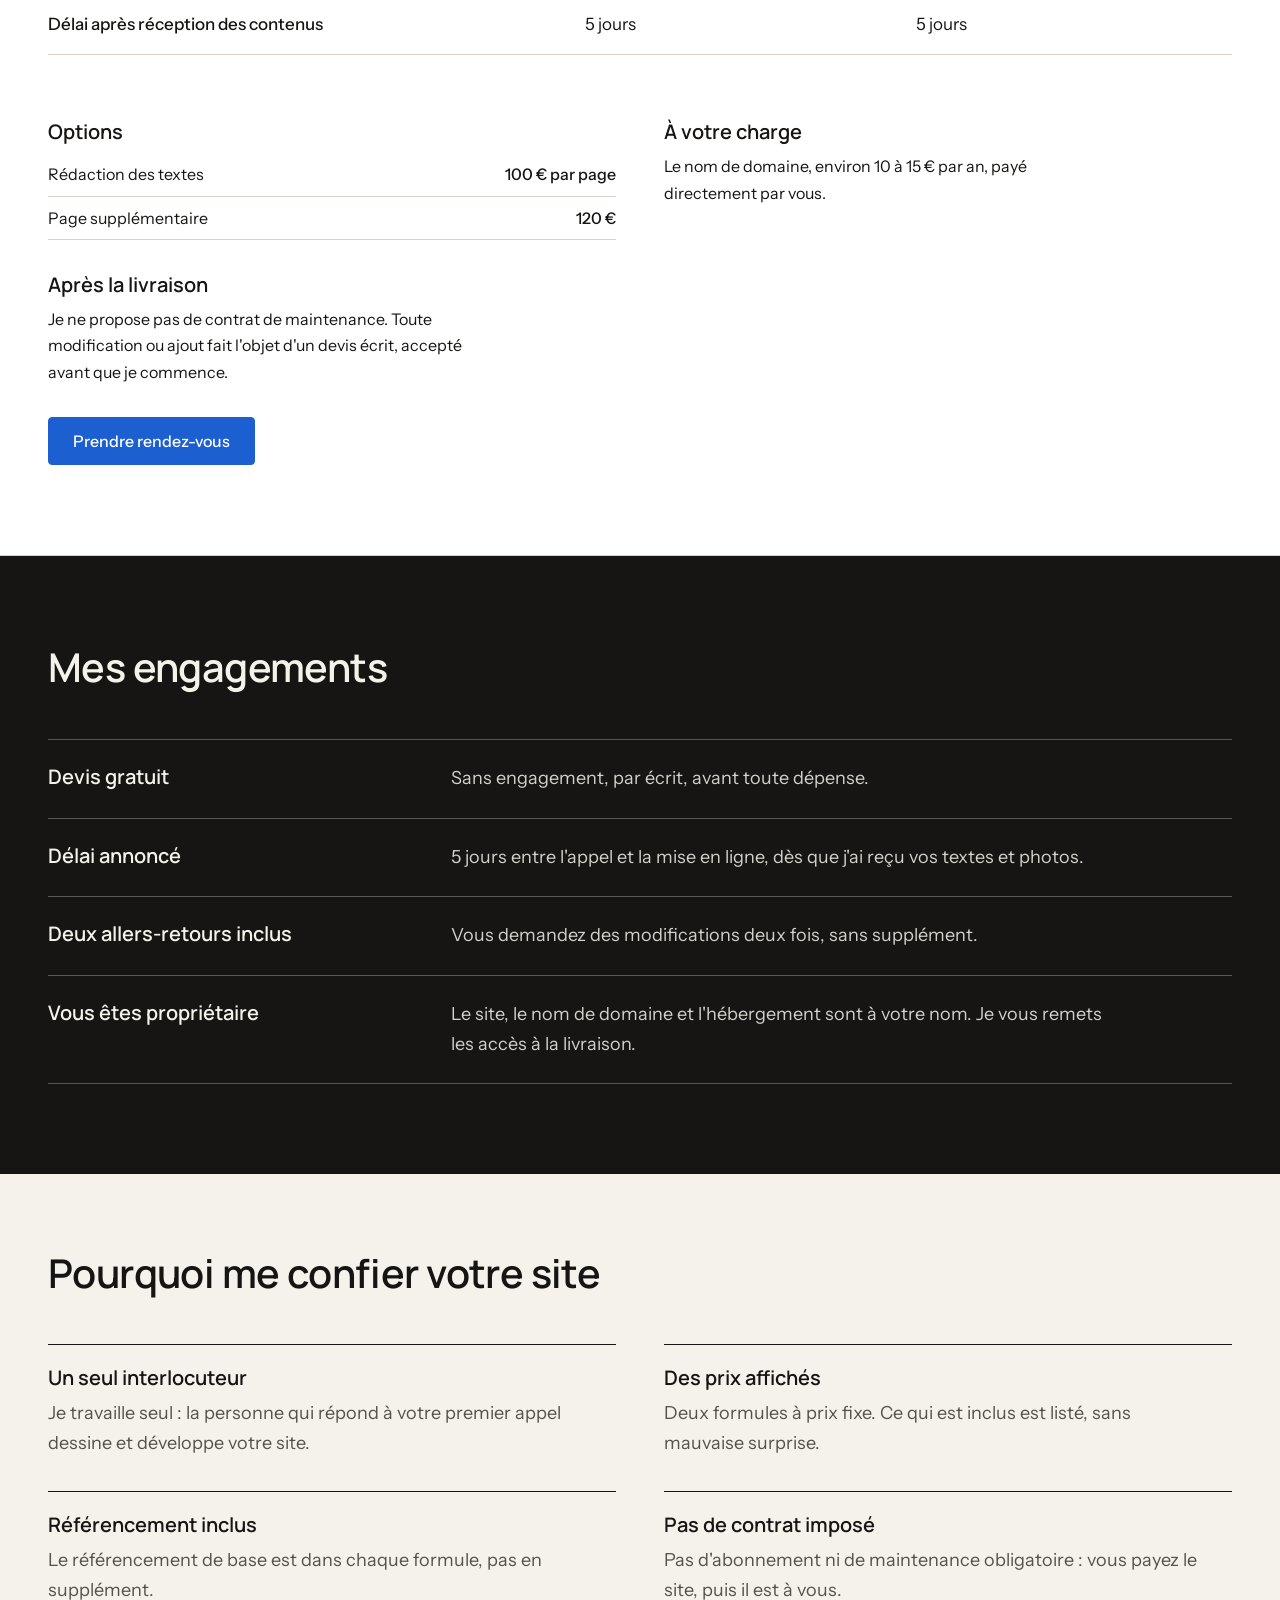
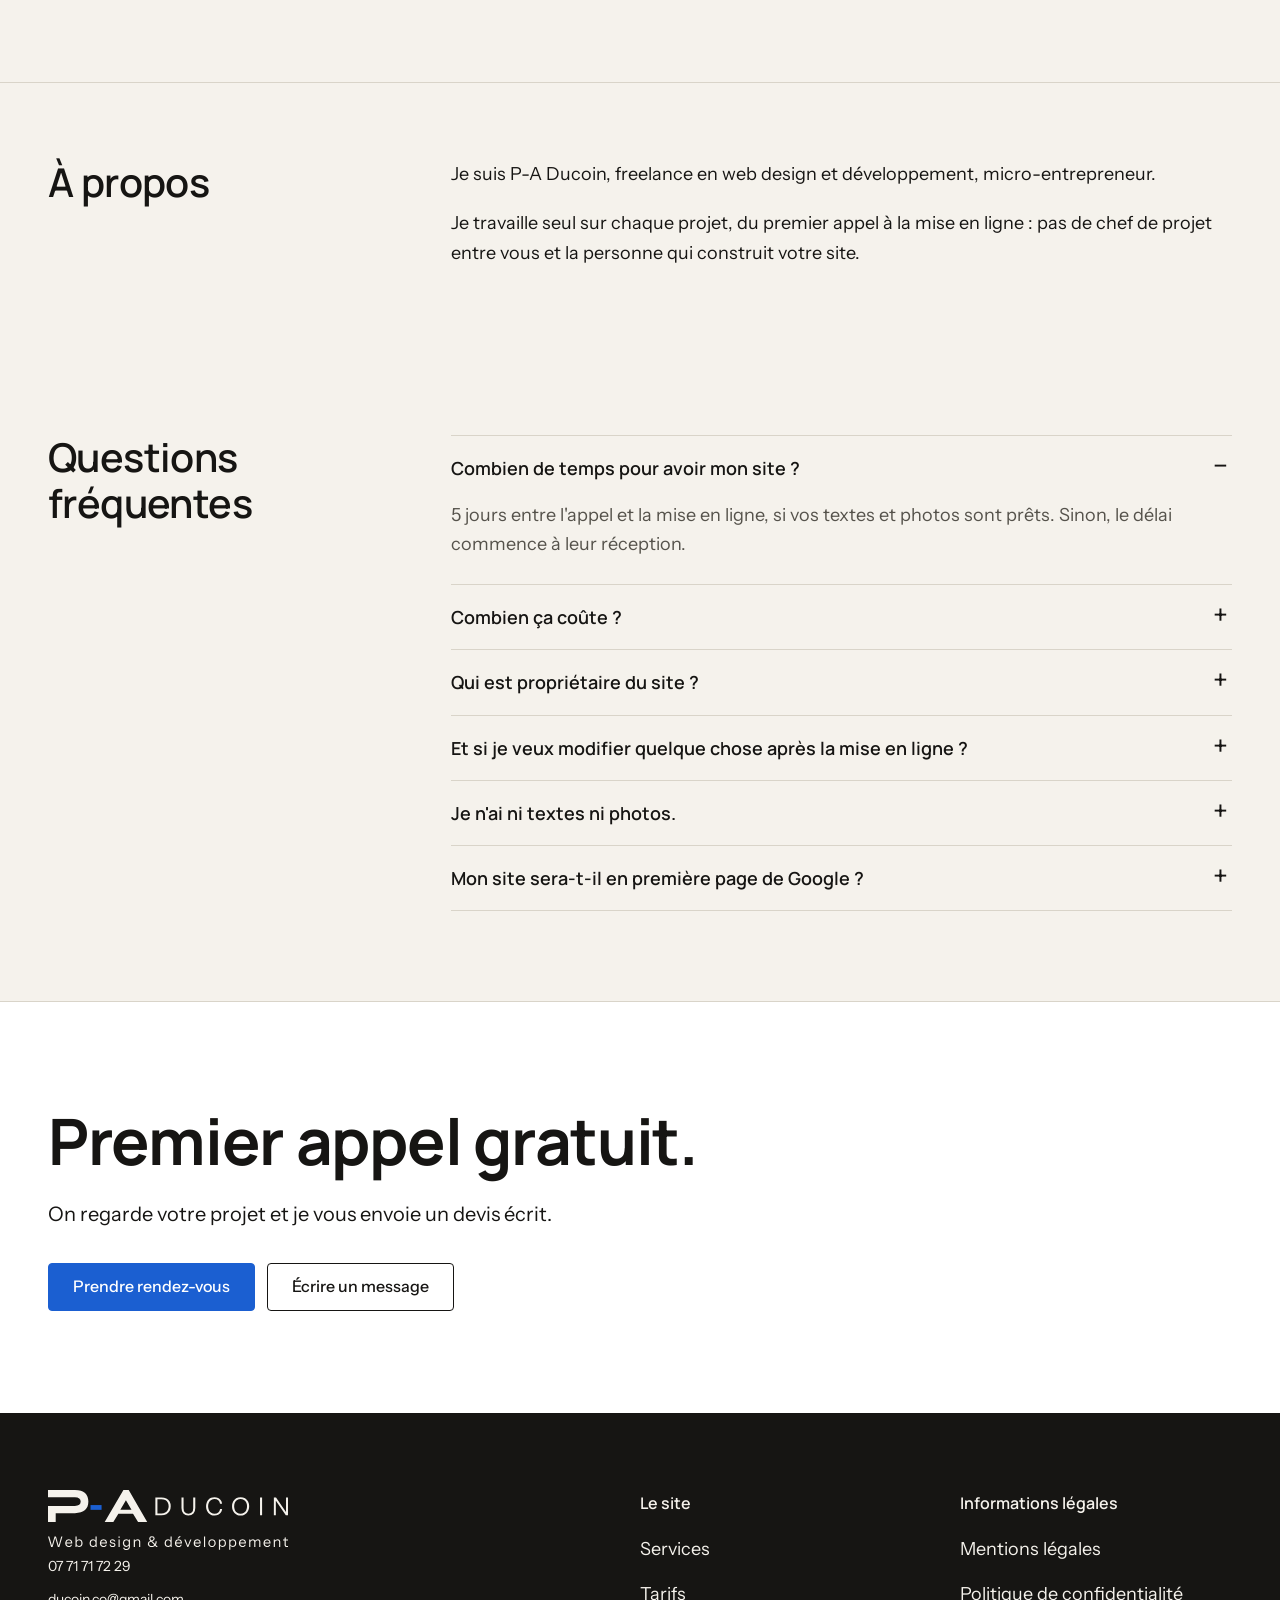
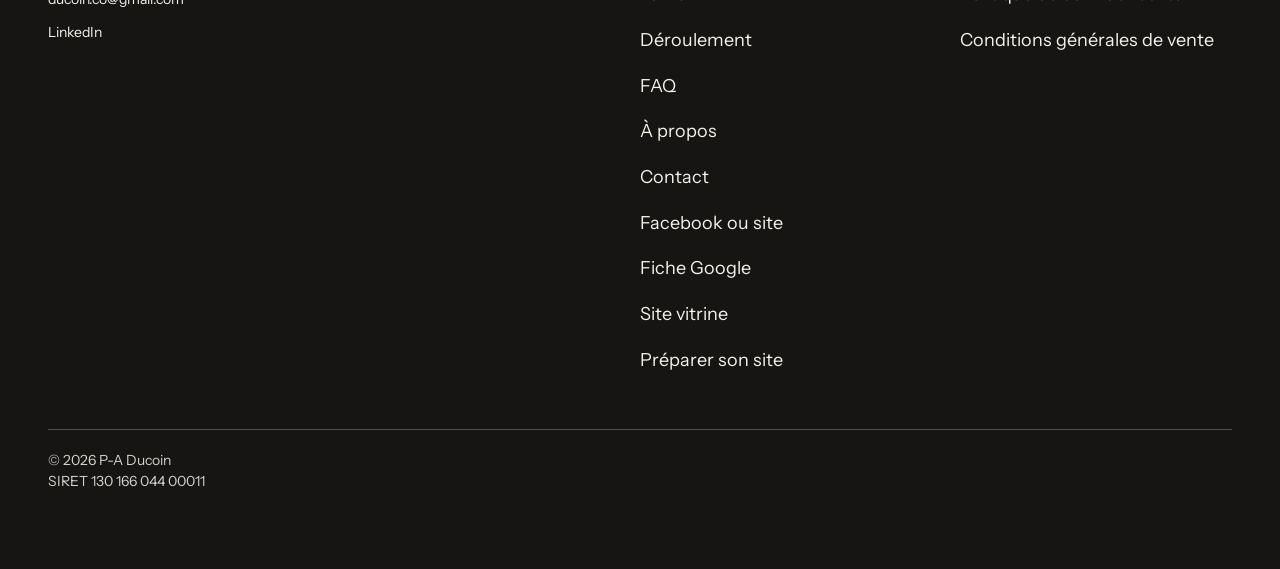
==== commit d1aac55a: "Add files via upload" ====
--- a/index.html
+++ b/index.html
@@ -4,7 +4,7 @@
 <meta charset="utf-8">
 <meta name="viewport" content="width=device-width, initial-scale=1">
 <title>P-A Ducoin | Création de site vitrine, en ligne en 5 jours</title>
-<meta name="description" content="Création de sites vitrines pour professionnels : 5 jours entre l'appel et la mise en ligne, référencement de base inclus, site à votre nom. Dès 900 €.">
+<meta name="description" content="Création de sites vitrines pour professionnels partout en France : en ligne 5 jours après l'appel, référencement de base inclus, site à votre nom. Dès 900 €.">
 <link rel="canonical" href="https://www.ducoinweb.fr/">
 <meta property="og:url" content="https://www.ducoinweb.fr/">
 <link rel="icon" href="assets/favicon.svg" type="image/svg+xml">
@@ -28,6 +28,7 @@
 "description": "Création de sites vitrines pour professionnels.",
 "telephone": "+33771717229",
 "email": "ducoin.co@gmail.com",
+"sameAs": ["https://www.linkedin.com/in/pierre-antton-ducoin"],
 "areaServed": {
 "@type": "Country",
 "name": "France"
@@ -43,18 +44,19 @@
 <header class="nav_component">
 <div class="nav_bar padding-global">
 <div class="container-large nav_container">
-<a class="nav_logo-link" href="index.html">
+<a class="nav_logo-link" href="/">
 <img class="nav_logo" src="assets/logo-header.svg" alt="P-A Ducoin, retour à l'accueil" width="209" height="28" fetchpriority="high">
 </a>
 <button class="nav_button" type="button" aria-expanded="false" aria-controls="nav-menu">Menu</button>
 <nav class="nav_menu" id="nav-menu" aria-label="Navigation principale">
 <ul class="nav_list">
-<li><a class="nav_link" href="#services">Services</a></li>
-<li><a class="nav_link" href="#offres">Tarifs</a></li>
-<li><a class="nav_link" href="#a-propos">À propos</a></li>
-<li><a class="nav_link" href="contact.html">Contact</a></li>
-</ul>
-<a class="button" href="contact.html#rendez-vous">Prendre rendez-vous</a>
+<li><a class="nav_link" href="/tarifs">Tarifs</a></li>
+<li><a class="nav_link" href="/deroulement">Déroulement</a></li>
+<li><a class="nav_link" href="/faq">FAQ</a></li>
+<li><a class="nav_link" href="/a-propos">À propos</a></li>
+<li><a class="nav_link" href="/contact">Contact</a></li>
+</ul>
+<a class="button" href="/contact#rendez-vous">Prendre rendez-vous</a>
 </nav>
 </div>
 </div>
@@ -68,9 +70,9 @@
 <div class="hero_layout">
 <div class="hero_content">
 <h1 class="heading-style-h1">Votre site vitrine en ligne en 5&nbsp;jours.</h1>
-<p class="text-size-large max-width-medium">Je crée des sites vitrines pour tout type d'activité, référencement de base inclus. Le nom de domaine et l'hébergement sont à votre nom&nbsp;: le site vous appartient.</p>
+<p class="text-size-large max-width-medium">Je crée des sites vitrines pour tout type d'activité, partout en France, référencement de base inclus. Le nom de domaine et l'hébergement sont à votre nom&nbsp;: le site vous appartient.</p>
 <div class="button-group">
-<a class="button" href="contact.html#rendez-vous">Prendre rendez-vous</a>
+<a class="button" href="/contact#rendez-vous">Prendre rendez-vous</a>
 <a class="button is-secondary" href="#offres">Voir les offres</a>
 </div>
 <p class="text-size-small text-color-secondary hero_note">5 jours entre l'appel et la mise en ligne, si vos textes et photos sont prêts.</p>
@@ -215,6 +217,7 @@
 </div>
 <div class="pricing_note">
 <h3 class="heading-style-h4">À votre charge</h3>
+<!-- À AJOUTER : coût éventuel de l'hébergement et de l'outil de réservation pour le client après livraison (ou "0 €" si gratuit). -->
 <p>Le nom de domaine, environ 10 à 15&nbsp;€ par an, payé directement par vous.</p>
 </div>
 <div class="pricing_note">
@@ -223,7 +226,7 @@
 </div>
 </div>
 <div class="button-group">
-<a class="button" href="contact.html#rendez-vous">Prendre rendez-vous</a>
+<a class="button" href="/contact#rendez-vous">Prendre rendez-vous</a>
 </div>
 </div>
 </div>
@@ -302,6 +305,7 @@
 </div>
 </div>
 </section>
+<!-- À AJOUTER : section Réalisations (captures, nom du client, ce qui a été livré). Uniquement avec de vrais projets et l'accord des clients. Ne rien afficher tant qu'ils n'existent pas. -->
 <!-- FAQ -->
 <section id="faq" class="section_faq">
 <div class="padding-global">
@@ -348,8 +352,8 @@
 <h2 class="heading-style-h1">Premier appel gratuit.</h2>
 <p class="text-size-large max-width-medium">On regarde votre projet et je vous envoie un devis écrit.</p>
 <div class="button-group">
-<a class="button" href="contact.html#rendez-vous">Prendre rendez-vous</a>
-<a class="button is-secondary" href="contact.html#message">Écrire un message</a>
+<a class="button" href="/contact#rendez-vous">Prendre rendez-vous</a>
+<a class="button is-secondary" href="/contact#message">Écrire un message</a>
 </div>
 </div>
 </div>
@@ -366,25 +370,29 @@
 <img class="footer_logo" src="assets/logo-footer.svg" alt="P-A Ducoin, web design et développement" width="240" height="60" loading="lazy" decoding="async">
 <p class="text-size-small"><a class="footer_link" href="tel:+33771717229">07 71 71 72 29</a></p>
 <p class="text-size-small"><a class="footer_link" href="mailto:ducoin.co@gmail.com">ducoin.co@gmail.com</a></p>
+<p class="text-size-small"><a class="footer_link" href="https://www.linkedin.com/in/pierre-antton-ducoin" rel="noopener">LinkedIn</a></p>
 </div>
 <nav class="footer_column" aria-label="Pages du site">
 <h2 class="footer_title">Le site</h2>
 <ul class="footer_list">
-<li><a class="footer_link" href="#services">Services</a></li>
-<li><a class="footer_link" href="#offres">Tarifs</a></li>
-<li><a class="footer_link" href="#a-propos">À propos</a></li>
-<li><a class="footer_link" href="contact.html">Contact</a></li>
-<li><a class="footer_link" href="facebook-ou-site-internet.html">Facebook ou site</a></li>
-<li><a class="footer_link" href="fiche-google-business-profile.html">Fiche Google</a></li>
-<li><a class="footer_link" href="qu-est-ce-qu-un-site-vitrine.html">Site vitrine</a></li>
-<li><a class="footer_link" href="preparer-son-site.html">Préparer son site</a></li>
+<li><a class="footer_link" href="/#services">Services</a></li>
+<li><a class="footer_link" href="/tarifs">Tarifs</a></li>
+<li><a class="footer_link" href="/deroulement">Déroulement</a></li>
+<li><a class="footer_link" href="/faq">FAQ</a></li>
+<li><a class="footer_link" href="/a-propos">À propos</a></li>
+<li><a class="footer_link" href="/contact">Contact</a></li>
+<li><a class="footer_link" href="/facebook-ou-site-internet">Facebook ou site</a></li>
+<li><a class="footer_link" href="/fiche-google-business-profile">Fiche Google</a></li>
+<li><a class="footer_link" href="/qu-est-ce-qu-un-site-vitrine">Site vitrine</a></li>
+<li><a class="footer_link" href="/preparer-son-site">Préparer son site</a></li>
 </ul>
 </nav>
 <nav class="footer_column" aria-label="Informations légales">
 <h2 class="footer_title">Informations légales</h2>
 <ul class="footer_list">
-<li><a class="footer_link" href="mentions-legales.html">Mentions légales</a></li>
-<li><a class="footer_link" href="confidentialite.html">Politique de confidentialité</a></li>
+<li><a class="footer_link" href="/mentions-legales">Mentions légales</a></li>
+<li><a class="footer_link" href="/confidentialite">Politique de confidentialité</a></li>
+<li><a class="footer_link" href="/cgv">Conditions générales de vente</a></li>
 </ul>
 </nav>
 </div>
--- a/css/style.css
+++ b/css/style.css
@@ -1013,6 +1013,11 @@
   display: none;
 }
 
+/* Widget Turnstile : hauteur réservée pour éviter un saut de mise en page */
+.form_captcha {
+  min-height: 65px;
+}
+
 /* Champ piège : hors écran, invisible pour les humains */
 .form_trap {
   position: absolute;
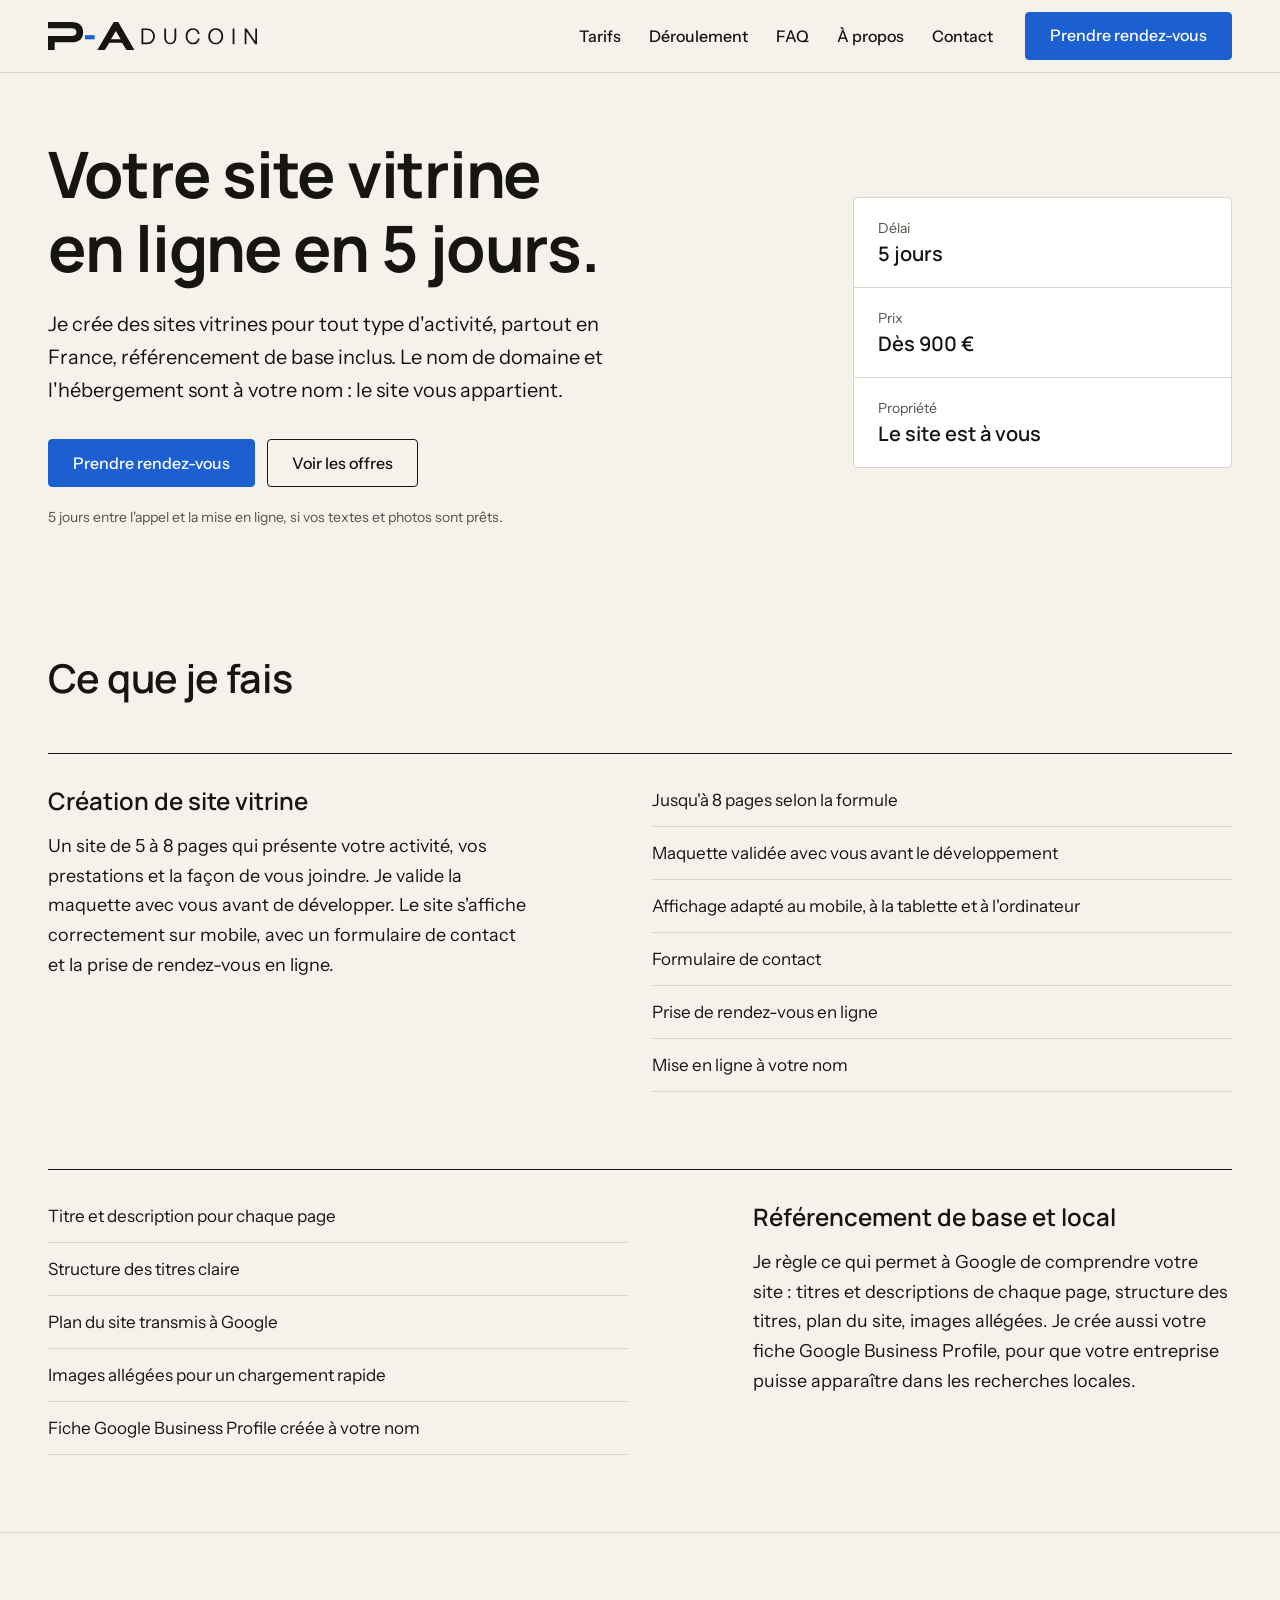
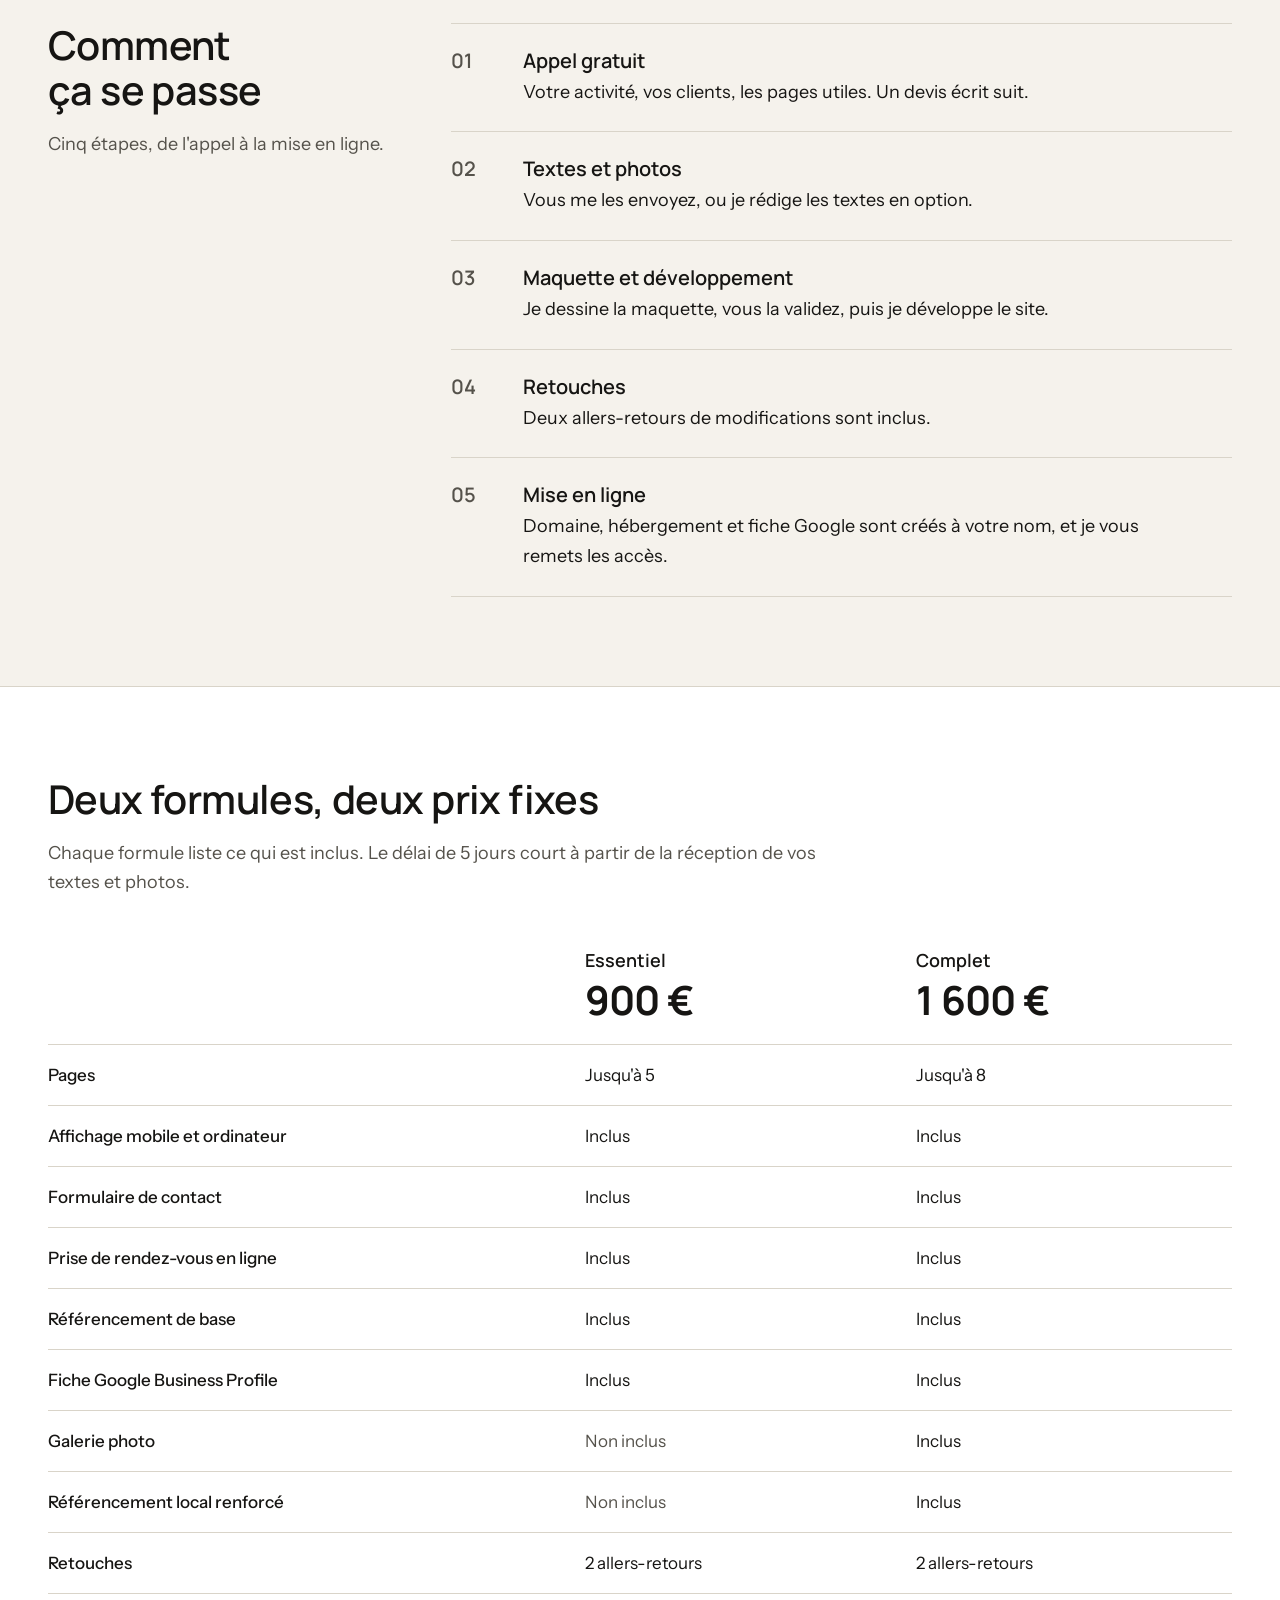
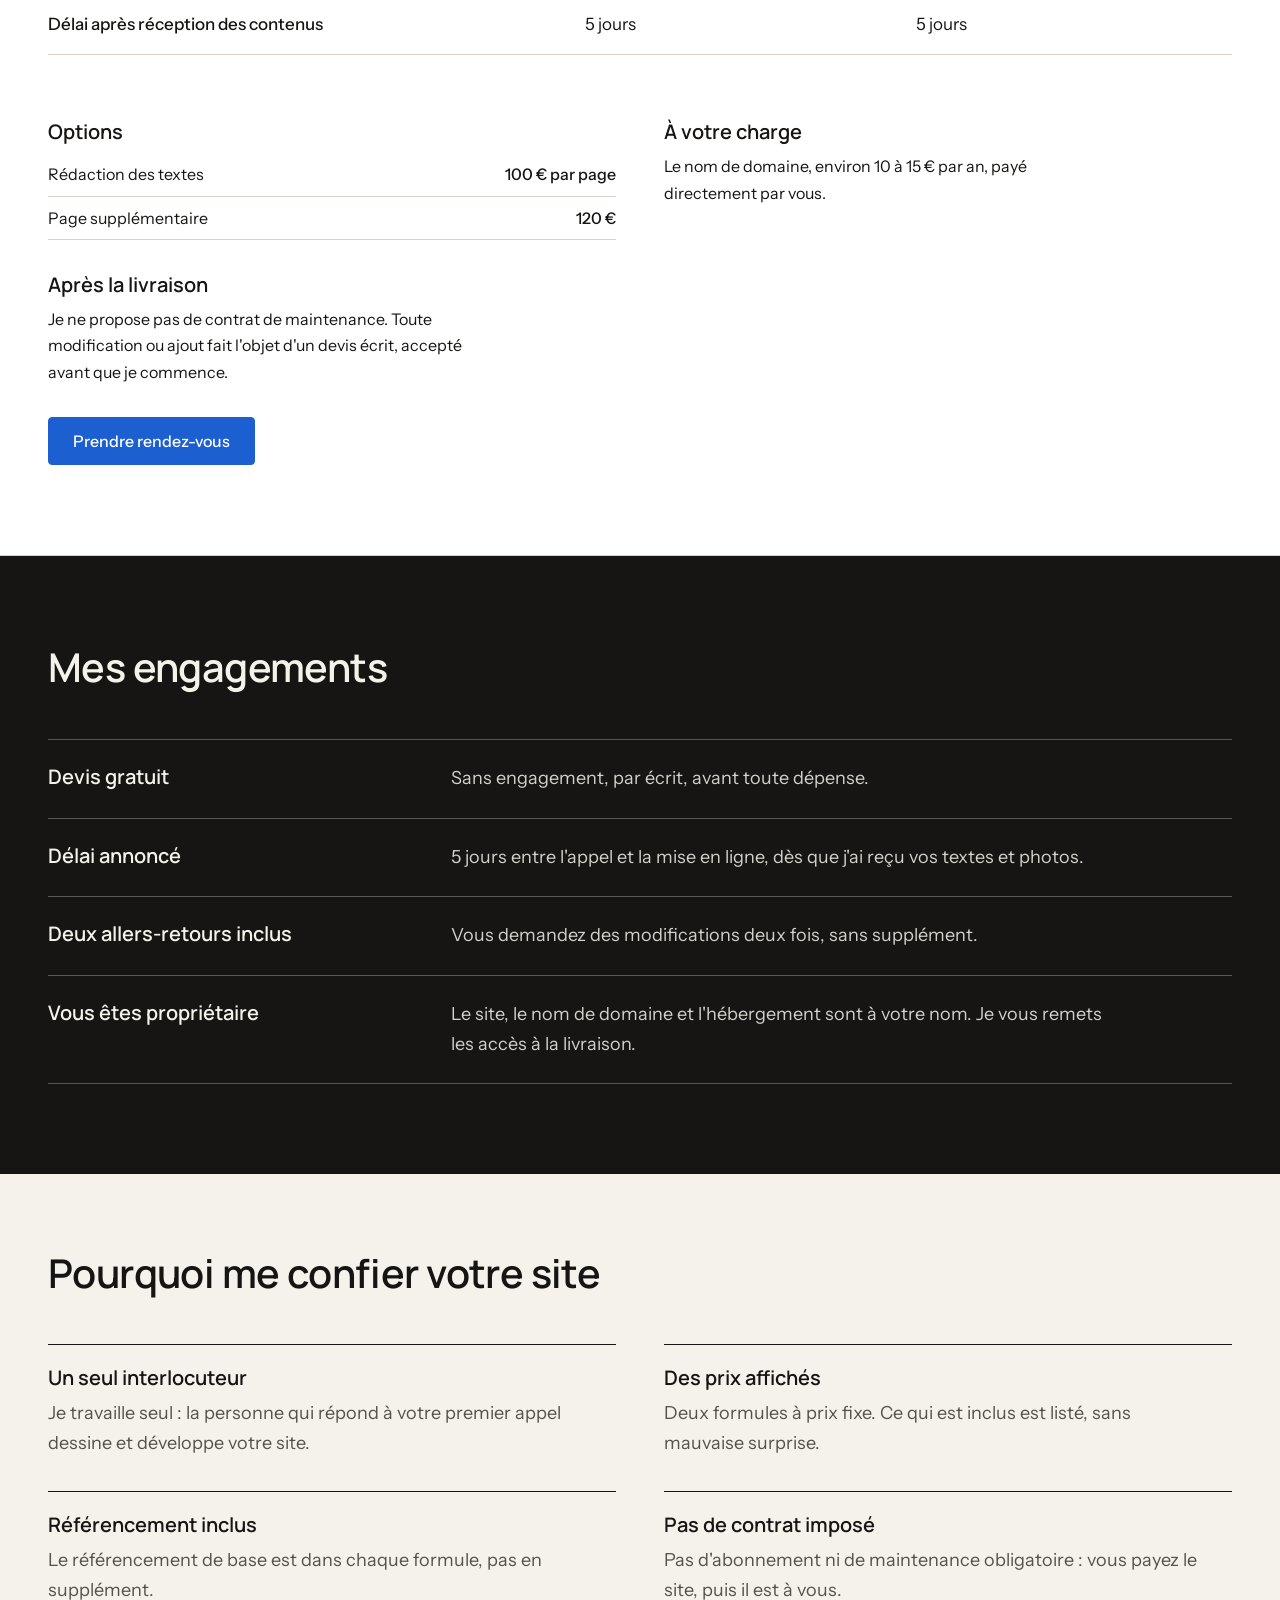
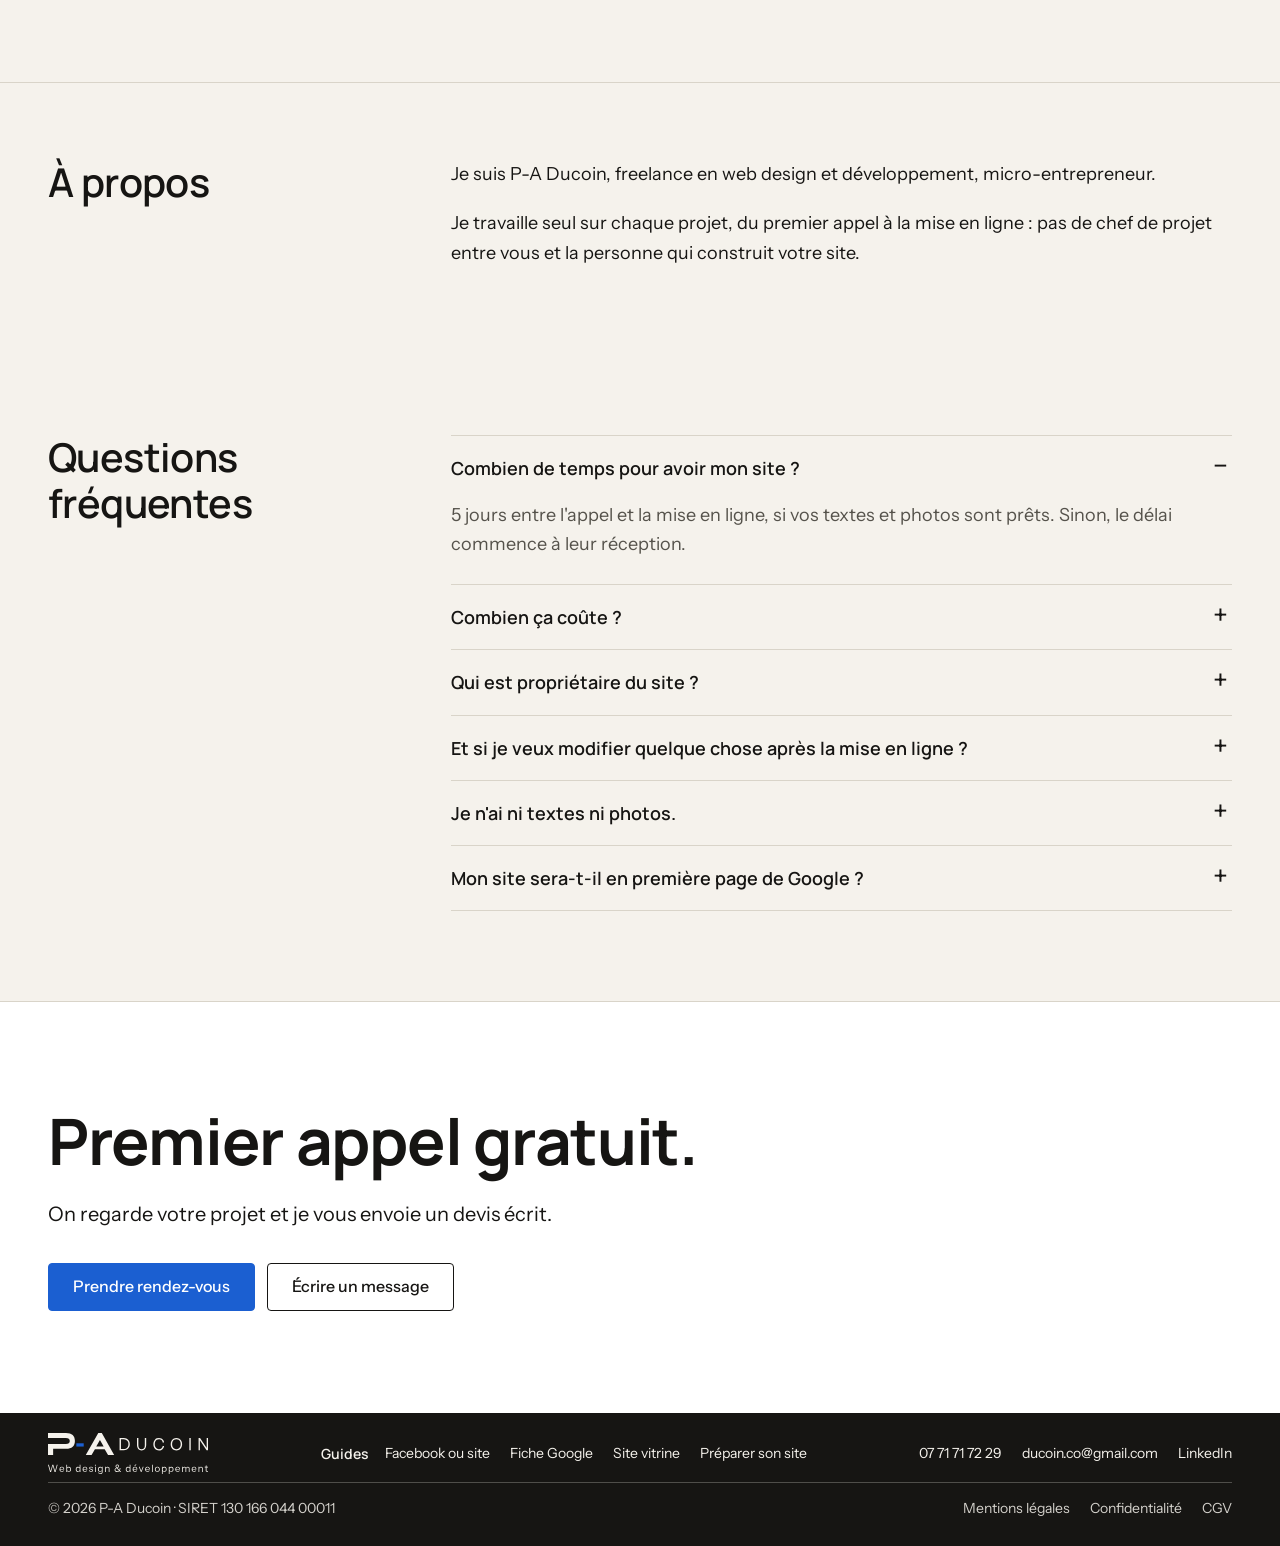
==== commit a1111d0d: "Add files via upload" ====
--- a/index.html
+++ b/index.html
@@ -362,47 +362,37 @@
 </main>
 <!-- Pied de page -->
 <footer class="footer_component background-color-dark">
-<div class="padding-global">
-<div class="container-large">
-<div class="padding-section-small">
-<div class="footer_layout">
-<div class="footer_identity">
-<img class="footer_logo" src="assets/logo-footer.svg" alt="P-A Ducoin, web design et développement" width="240" height="60" loading="lazy" decoding="async">
-<p class="text-size-small"><a class="footer_link" href="tel:+33771717229">07 71 71 72 29</a></p>
-<p class="text-size-small"><a class="footer_link" href="mailto:ducoin.co@gmail.com">ducoin.co@gmail.com</a></p>
-<p class="text-size-small"><a class="footer_link" href="https://www.linkedin.com/in/pierre-antton-ducoin" rel="noopener">LinkedIn</a></p>
-</div>
-<nav class="footer_column" aria-label="Pages du site">
-<h2 class="footer_title">Le site</h2>
-<ul class="footer_list">
-<li><a class="footer_link" href="/#services">Services</a></li>
-<li><a class="footer_link" href="/tarifs">Tarifs</a></li>
-<li><a class="footer_link" href="/deroulement">Déroulement</a></li>
-<li><a class="footer_link" href="/faq">FAQ</a></li>
-<li><a class="footer_link" href="/a-propos">À propos</a></li>
-<li><a class="footer_link" href="/contact">Contact</a></li>
-<li><a class="footer_link" href="/facebook-ou-site-internet">Facebook ou site</a></li>
-<li><a class="footer_link" href="/fiche-google-business-profile">Fiche Google</a></li>
-<li><a class="footer_link" href="/qu-est-ce-qu-un-site-vitrine">Site vitrine</a></li>
-<li><a class="footer_link" href="/preparer-son-site">Préparer son site</a></li>
-</ul>
-</nav>
-<nav class="footer_column" aria-label="Informations légales">
-<h2 class="footer_title">Informations légales</h2>
-<ul class="footer_list">
-<li><a class="footer_link" href="/mentions-legales">Mentions légales</a></li>
-<li><a class="footer_link" href="/confidentialite">Politique de confidentialité</a></li>
-<li><a class="footer_link" href="/cgv">Conditions générales de vente</a></li>
-</ul>
-</nav>
-</div>
-<div class="footer_bottom">
-<p class="text-size-small">© 2026 P-A Ducoin</p>
-<p class="text-size-small">SIRET 130 166 044 00011</p>
-</div>
-</div>
-</div>
-</div>
+  <div class="padding-global">
+    <div class="container-large">
+      <div class="footer_layout">
+        <img class="footer_logo" src="assets/logo-footer.svg" alt="P-A Ducoin, web design et développement" width="160" height="40" loading="lazy" decoding="async">
+        <nav class="footer_nav" aria-label="Guides">
+          <span class="footer_title">Guides</span>
+          <ul class="footer_list">
+            <li><a class="footer_link" href="/facebook-ou-site-internet">Facebook ou site</a></li>
+            <li><a class="footer_link" href="/fiche-google-business-profile">Fiche Google</a></li>
+            <li><a class="footer_link" href="/qu-est-ce-qu-un-site-vitrine">Site vitrine</a></li>
+            <li><a class="footer_link" href="/preparer-son-site">Préparer son site</a></li>
+          </ul>
+        </nav>
+        <ul class="footer_list">
+          <li><a class="footer_link" href="tel:+33771717229">07 71 71 72 29</a></li>
+          <li><a class="footer_link" href="mailto:ducoin.co@gmail.com">ducoin.co@gmail.com</a></li>
+          <li><a class="footer_link" href="https://www.linkedin.com/in/pierre-antton-ducoin" rel="noopener">LinkedIn</a></li>
+        </ul>
+      </div>
+      <div class="footer_bottom">
+        <p class="text-size-small">© 2026 P-A Ducoin · SIRET 130 166 044 00011</p>
+        <nav aria-label="Informations légales">
+          <ul class="footer_list">
+            <li><a class="footer_link" href="/mentions-legales">Mentions légales</a></li>
+            <li><a class="footer_link" href="/confidentialite">Confidentialité</a></li>
+            <li><a class="footer_link" href="/cgv">CGV</a></li>
+          </ul>
+        </nav>
+      </div>
+    </div>
+  </div>
 </footer>
 </div>
 <script src="js/main.js" defer></script>
--- a/css/style.css
+++ b/css/style.css
@@ -856,27 +856,40 @@
 /* --------------------------------------------------------------------------
    Pied de page
    -------------------------------------------------------------------------- */
+.footer_component {
+  padding-block: 1.25rem;
+}
 .footer_layout {
-  display: grid;
-  gap: 2.5rem;
+  display: flex;
+  flex-wrap: wrap;
+  align-items: center;
+  justify-content: space-between;
+  gap: 0.25rem 2rem;
 }
 .footer_logo {
-  width: 15rem;
+  width: 10rem;
   height: auto;
 }
+.footer_nav {
+  display: flex;
+  flex-wrap: wrap;
+  align-items: center;
+  gap: 0 1rem;
+}
 .footer_title {
-  margin-bottom: 0.75rem;
   font-family: var(--font-heading);
-  font-size: 1rem;
+  font-size: 0.875rem;
   font-weight: 600;
 }
 .footer_list {
-  display: grid;
-  gap: 0.25rem;
+  display: flex;
+  flex-wrap: wrap;
+  gap: 0 1.25rem;
 }
 .footer_link {
   display: inline-block;
   padding: 0.375rem 0;
+  font-size: 0.875rem;
   text-decoration: none;
 }
 .footer_link:hover {
@@ -884,16 +897,21 @@
   text-underline-offset: 0.25em;
 }
 .footer_bottom {
-  margin-top: 3rem;
-  padding-top: 1.25rem;
+  display: flex;
+  flex-wrap: wrap;
+  align-items: center;
+  justify-content: space-between;
+  gap: 0 1.5rem;
+  margin-top: 0.5rem;
+  padding-top: 0.5rem;
   border-top: 1px solid rgba(245, 242, 236, 0.3);
   opacity: 0.85;
 }
 
-@media (min-width: 48em) {
+@media (max-width: 47.99em) {
   .footer_layout {
-    grid-template-columns: 2fr 1fr 1fr;
-    column-gap: 3rem;
+    flex-direction: column;
+    align-items: flex-start;
   }
 }
 
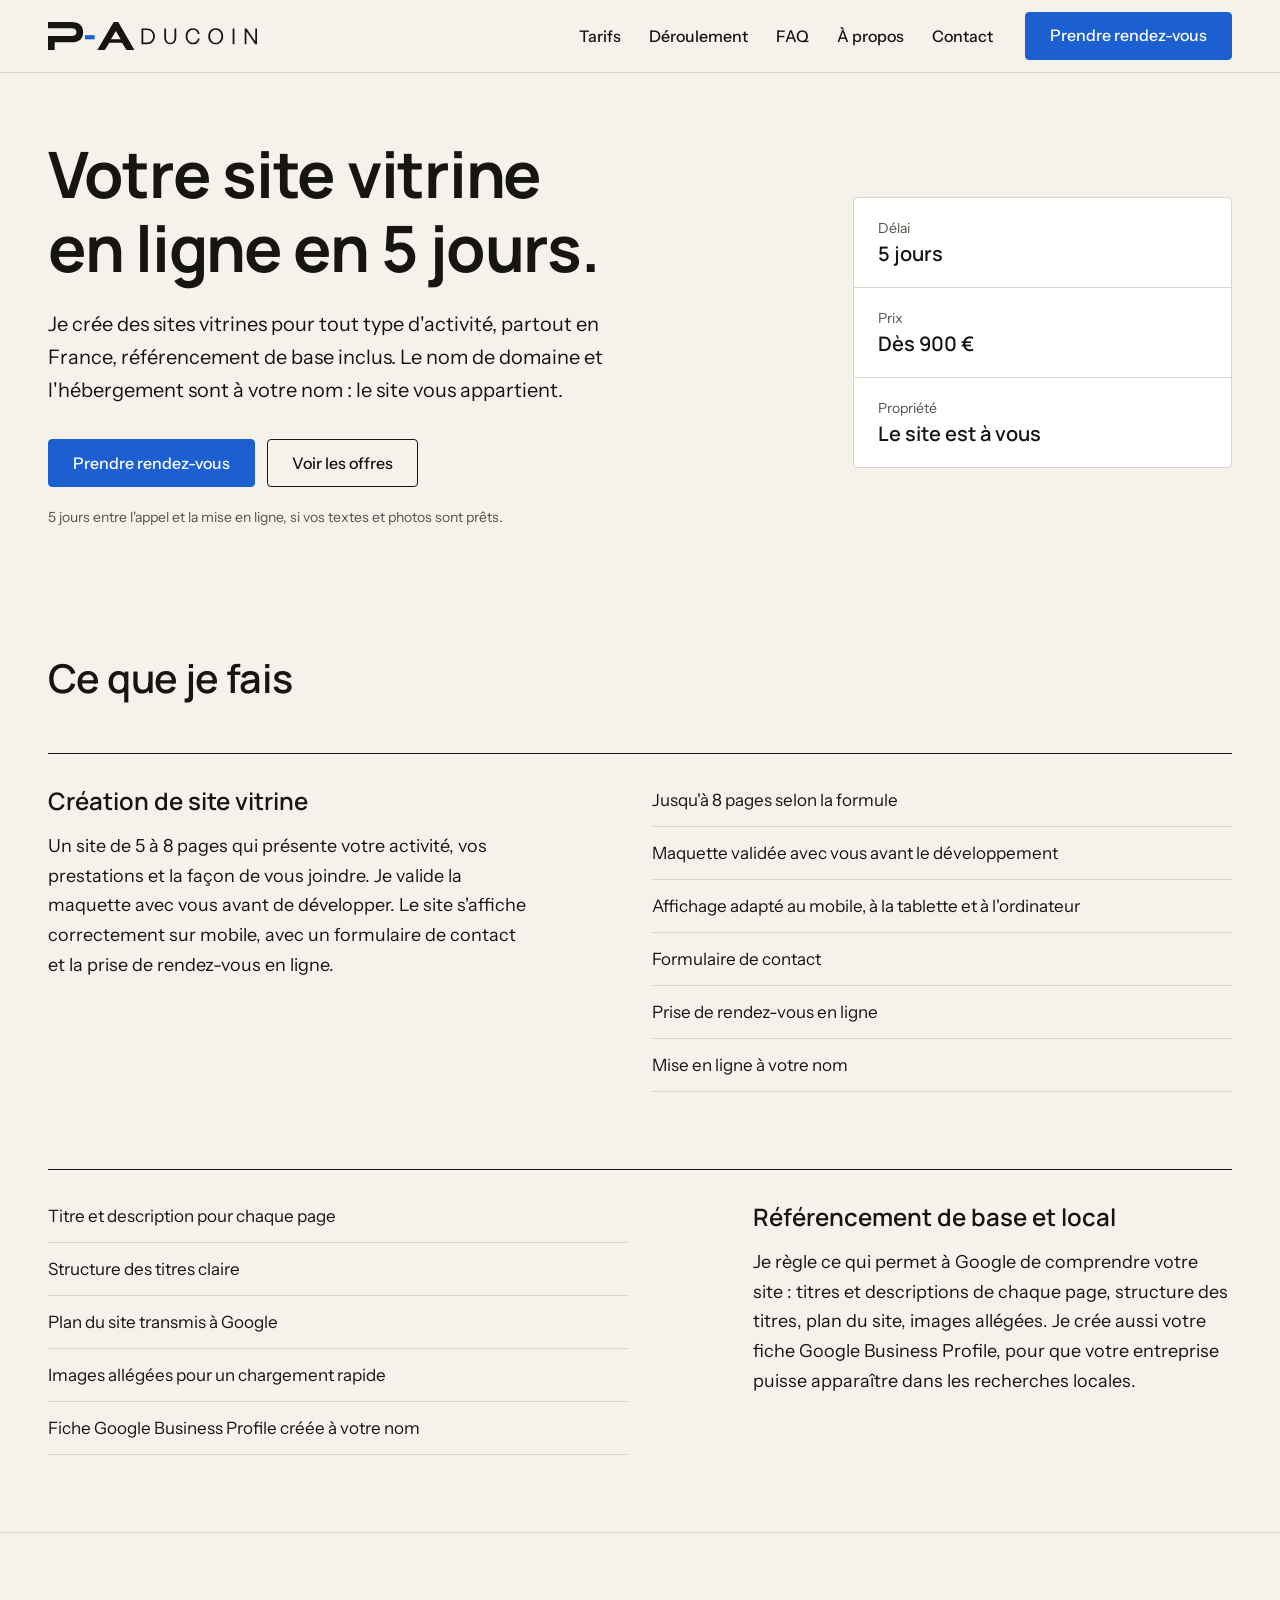
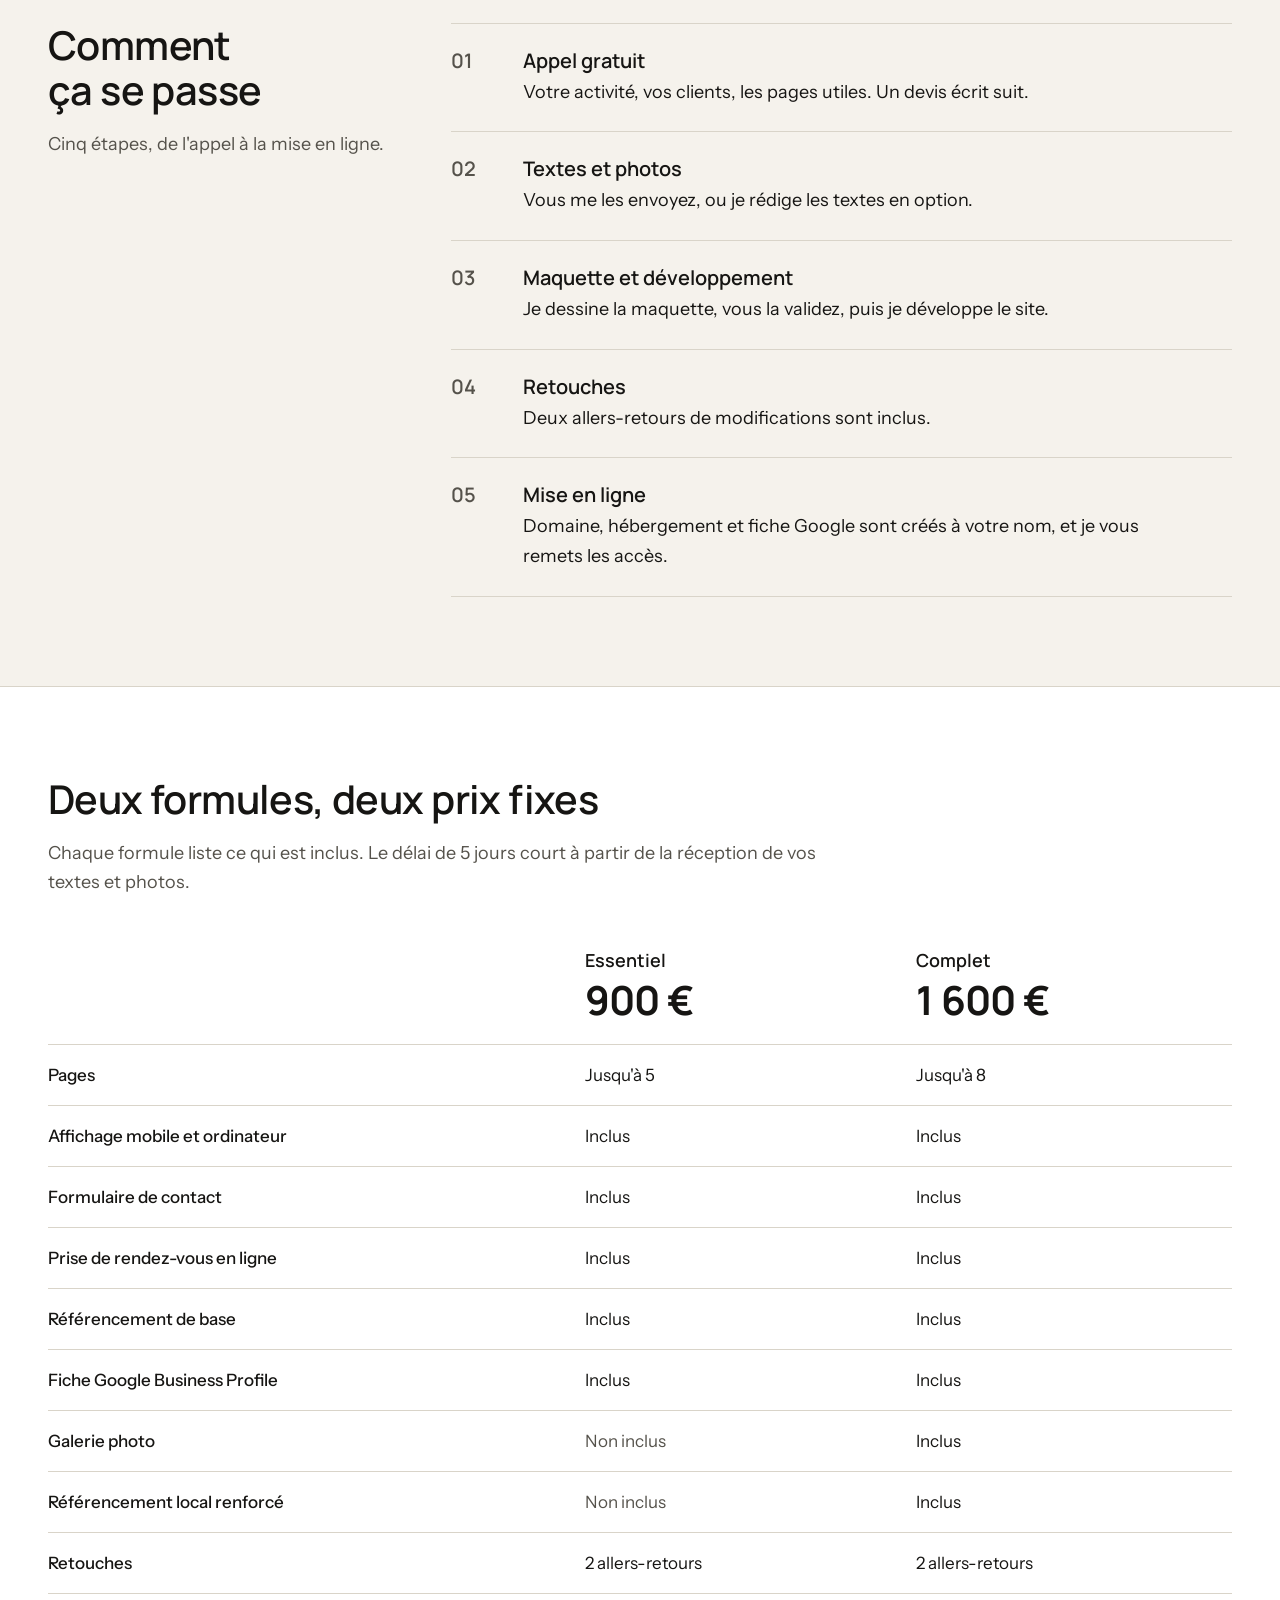
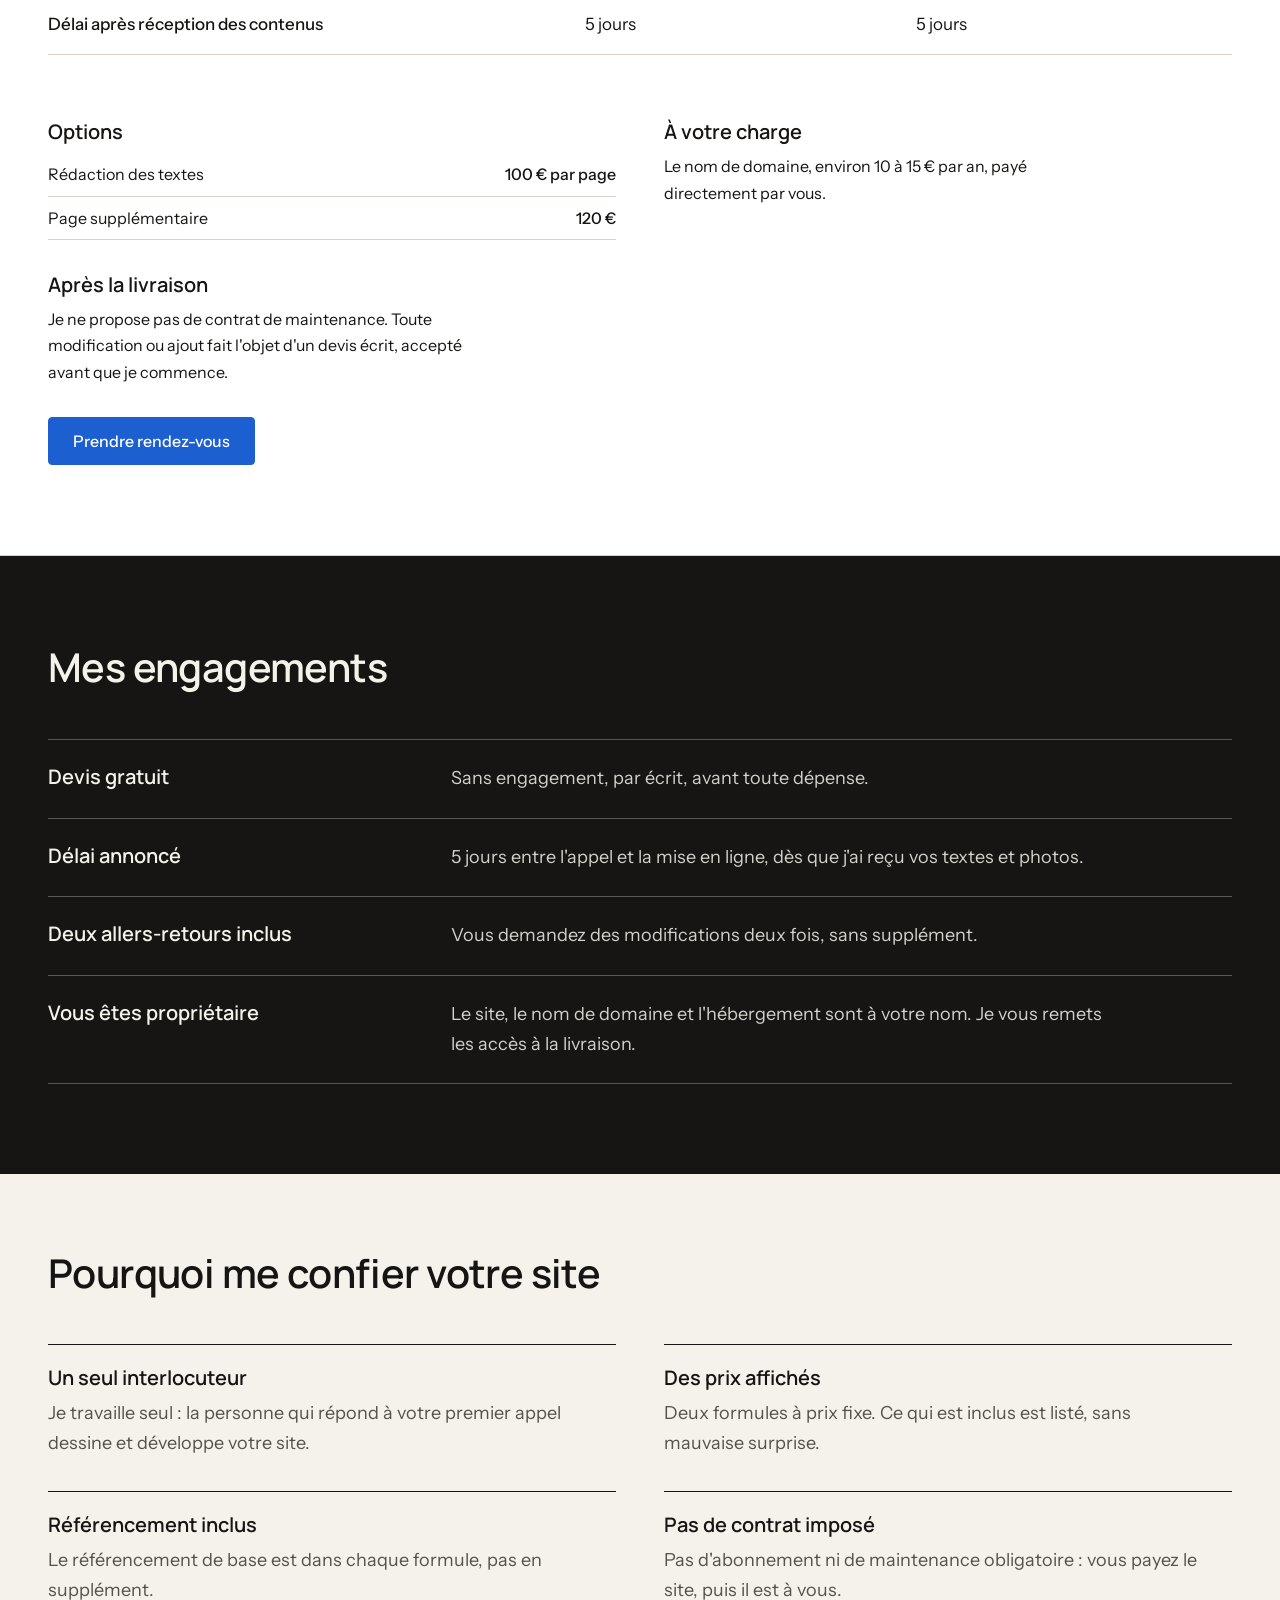
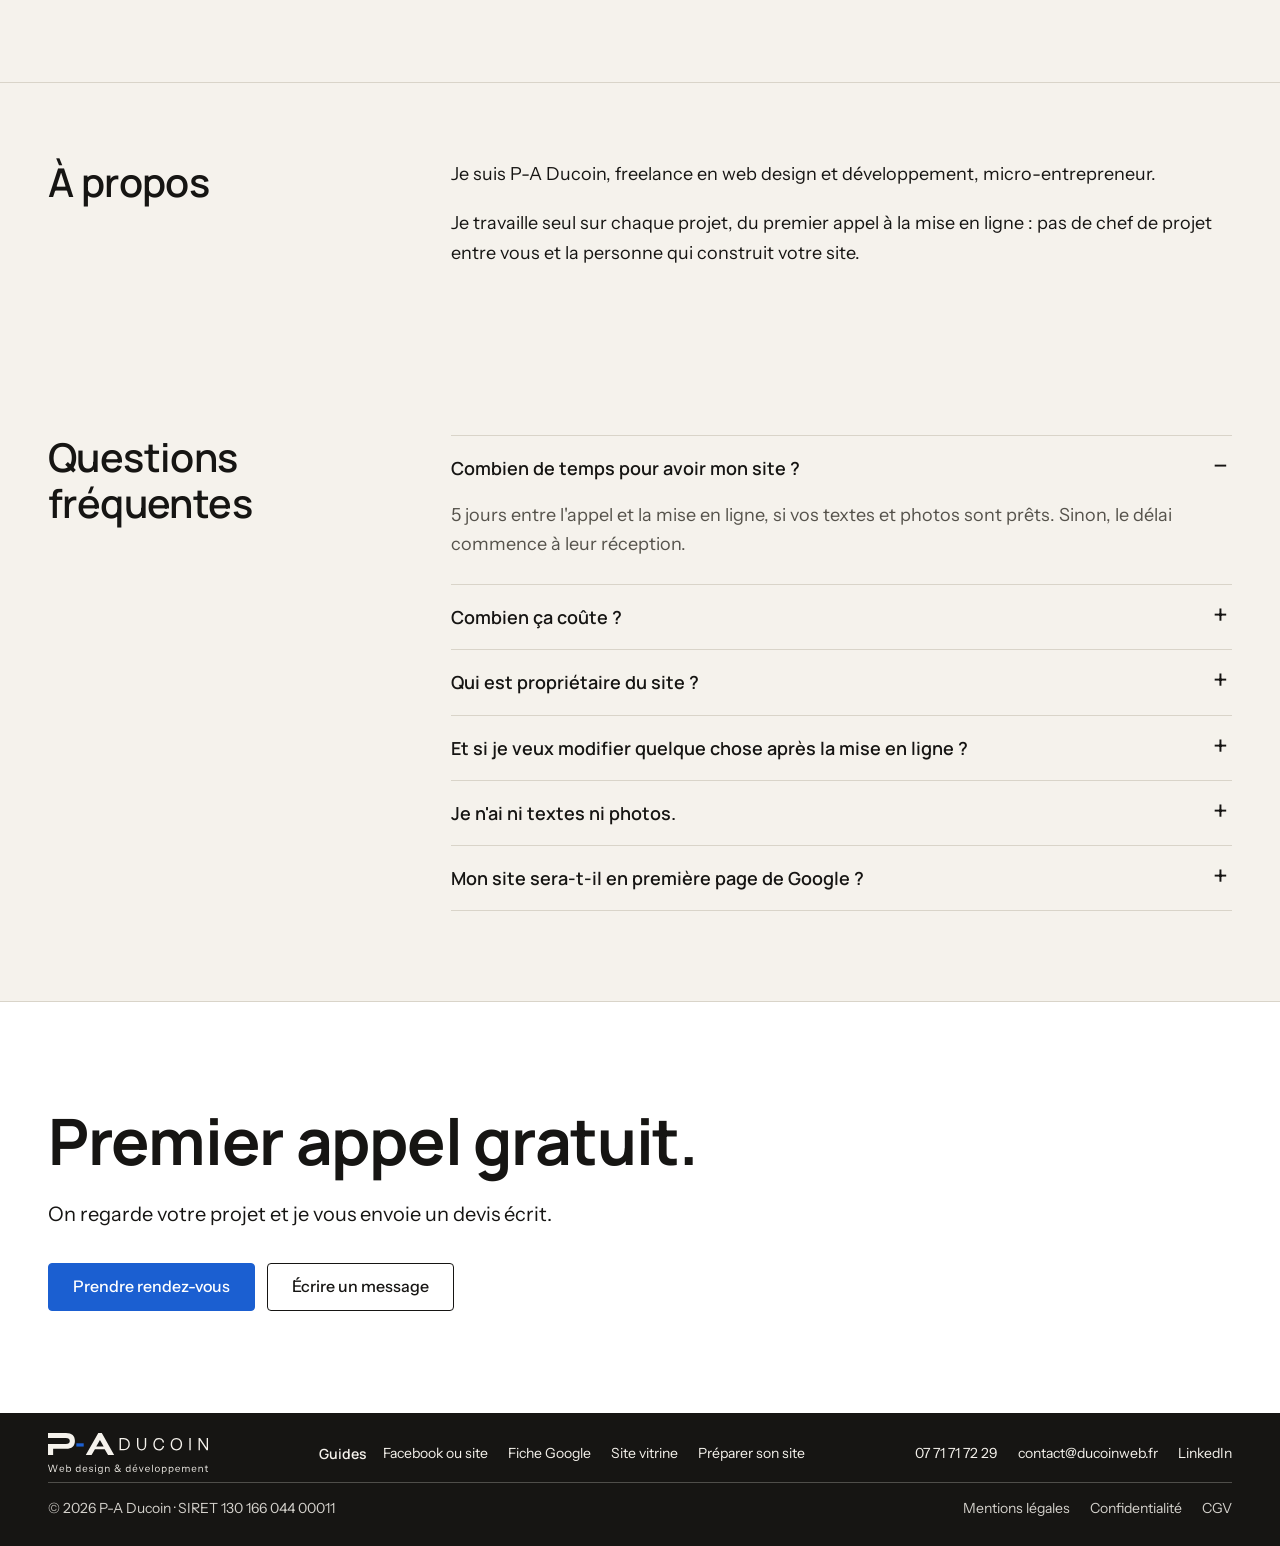
==== commit 8c835d0e: "Add files via upload" ====
--- a/index.html
+++ b/index.html
@@ -27,7 +27,7 @@
 "url": "https://www.ducoinweb.fr/",
 "description": "Création de sites vitrines pour professionnels.",
 "telephone": "+33771717229",
-"email": "ducoin.co@gmail.com",
+"email": "contact@ducoinweb.fr",
 "sameAs": ["https://www.linkedin.com/in/pierre-antton-ducoin"],
 "areaServed": {
 "@type": "Country",
@@ -377,7 +377,7 @@
         </nav>
         <ul class="footer_list">
           <li><a class="footer_link" href="tel:+33771717229">07 71 71 72 29</a></li>
-          <li><a class="footer_link" href="mailto:ducoin.co@gmail.com">ducoin.co@gmail.com</a></li>
+          <li><a class="footer_link" href="mailto:contact@ducoinweb.fr">contact@ducoinweb.fr</a></li>
           <li><a class="footer_link" href="https://www.linkedin.com/in/pierre-antton-ducoin" rel="noopener">LinkedIn</a></li>
         </ul>
       </div>
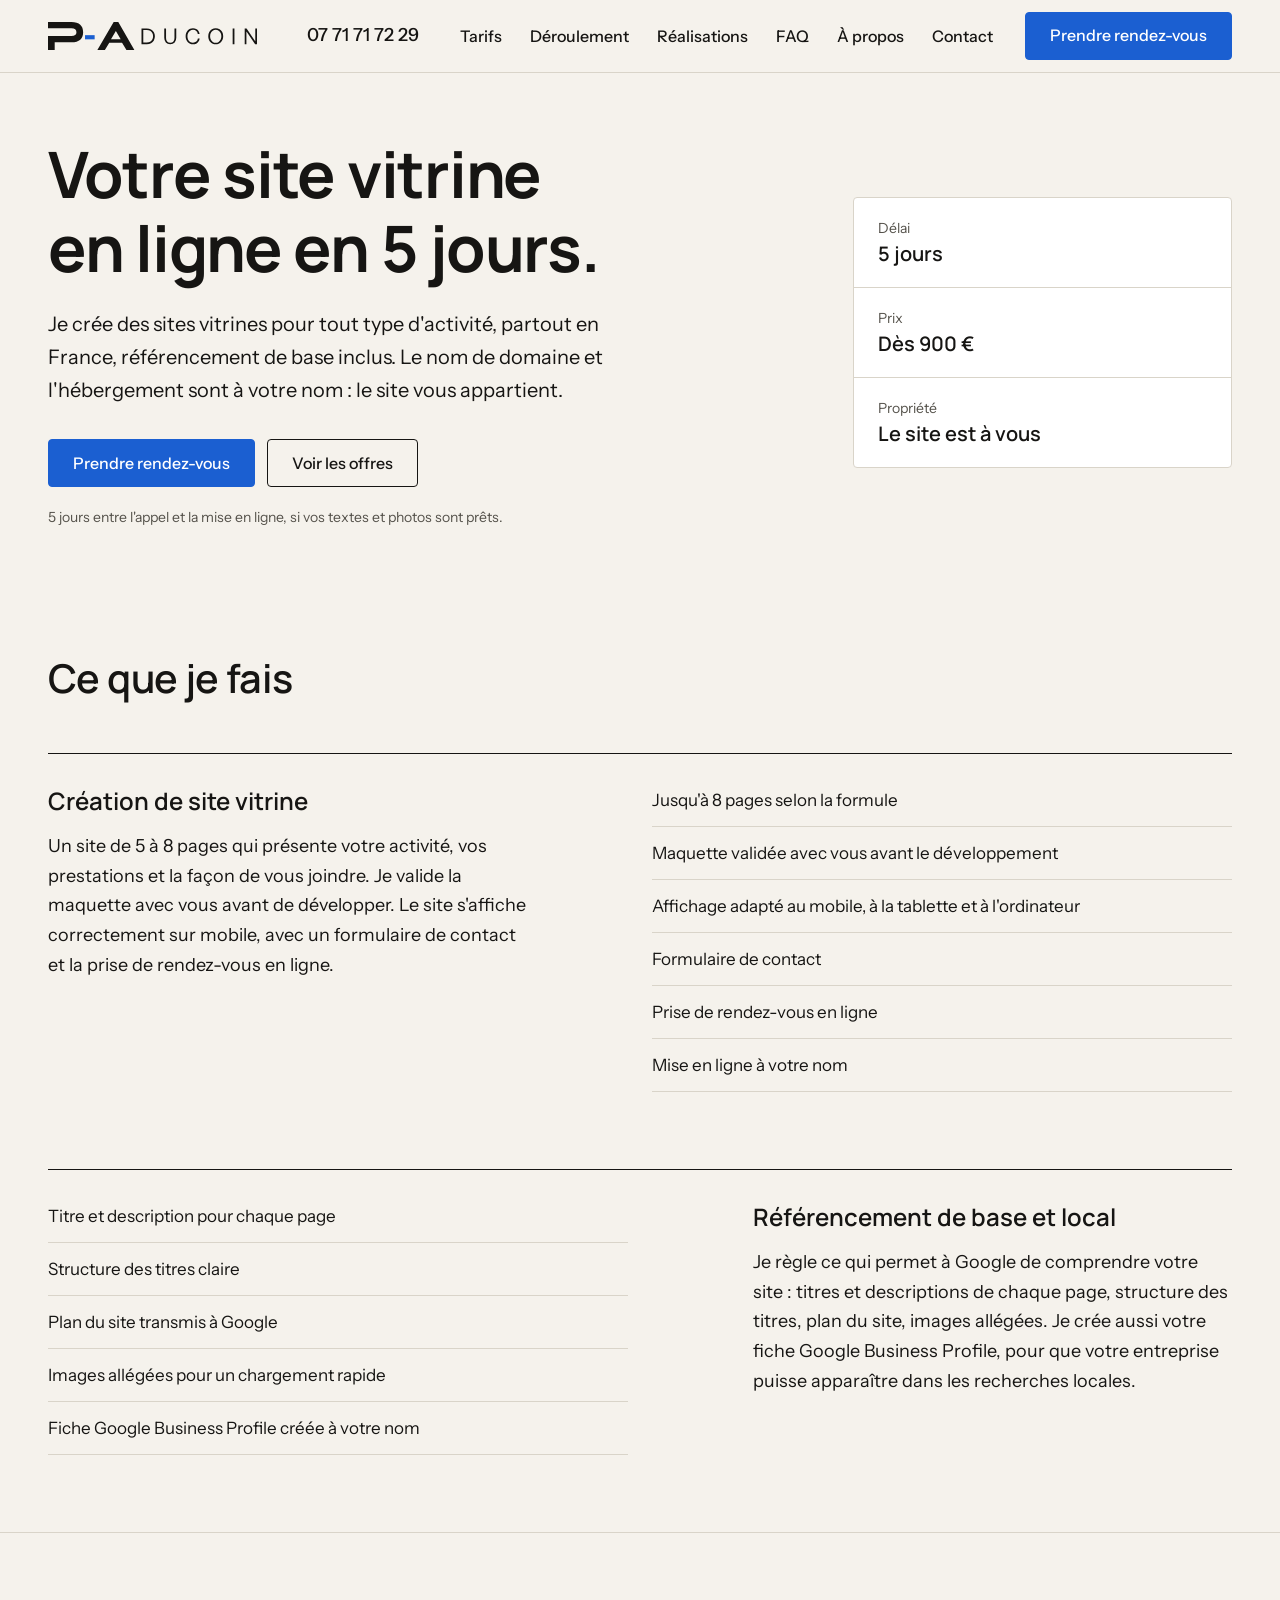
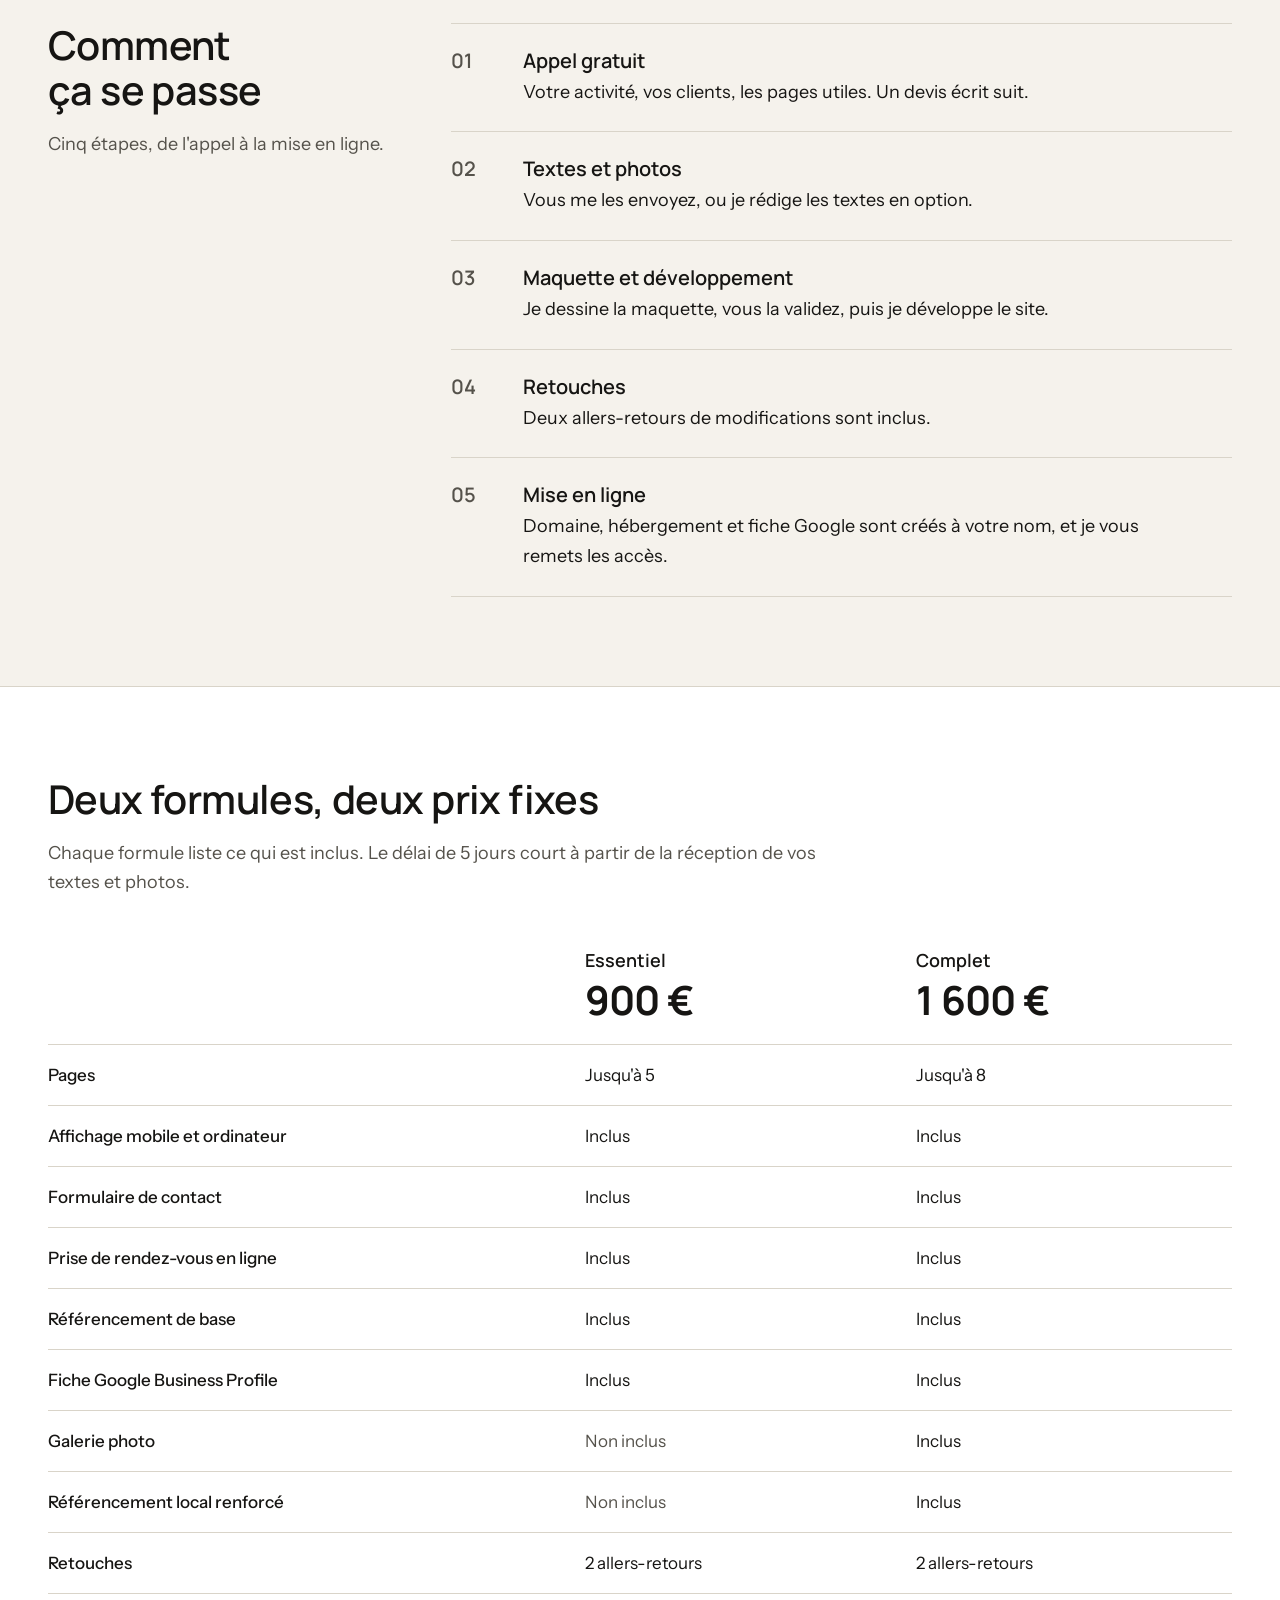
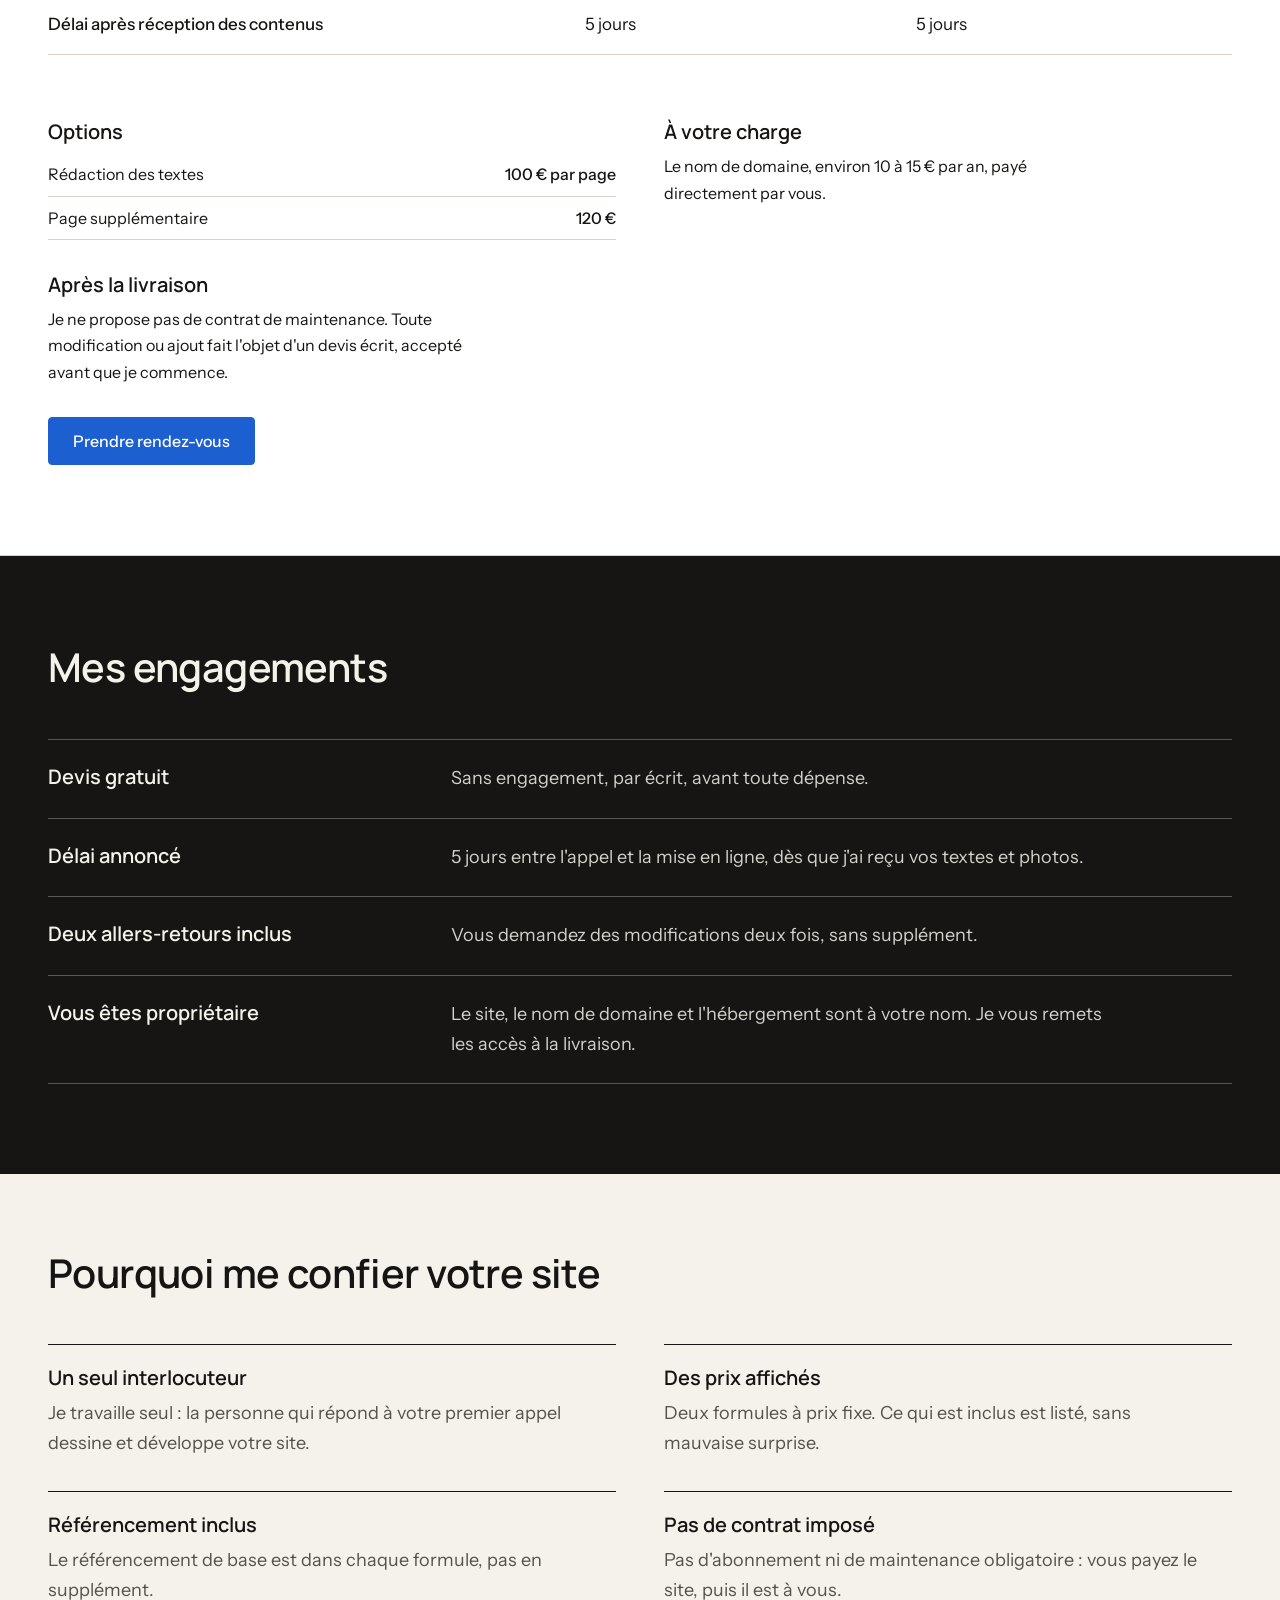
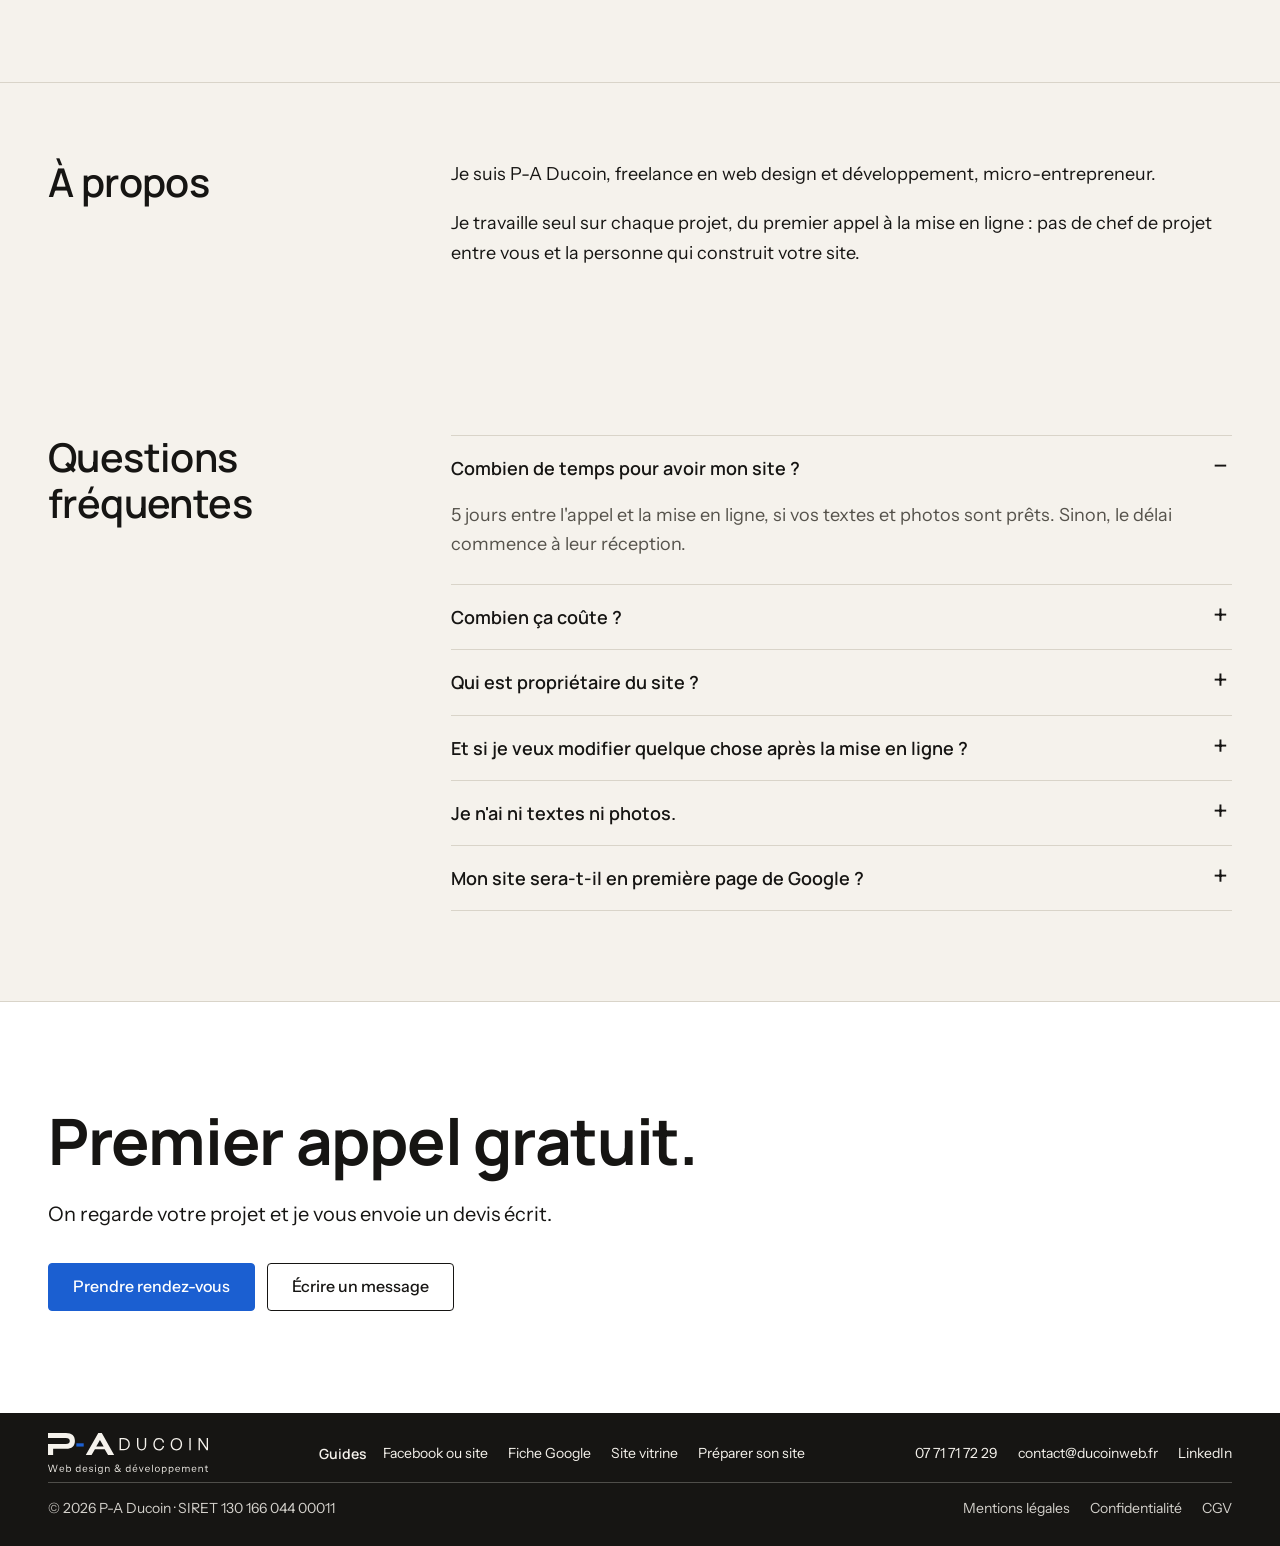
==== commit 271c379c: "Add files via upload" ====
--- a/index.html
+++ b/index.html
@@ -3,14 +3,14 @@
 <head>
 <meta charset="utf-8">
 <meta name="viewport" content="width=device-width, initial-scale=1">
-<title>P-A Ducoin | Création de site vitrine, en ligne en 5 jours</title>
-<meta name="description" content="Création de sites vitrines pour professionnels partout en France : en ligne 5 jours après l'appel, référencement de base inclus, site à votre nom. Dès 900 €.">
+<title>P-A Ducoin | Site vitrine au Pays basque, en ligne en 5 jours</title>
+<meta name="description" content="Création de sites vitrines au Pays basque (64) et partout en France : en ligne 5 jours après l'appel, référencement de base inclus, site à votre nom. Dès 900 €.">
 <link rel="canonical" href="https://www.ducoinweb.fr/">
 <meta property="og:url" content="https://www.ducoinweb.fr/">
 <link rel="icon" href="assets/favicon.svg" type="image/svg+xml">
 <meta property="og:type" content="website">
 <meta property="og:locale" content="fr_FR">
-<meta property="og:title" content="P-A Ducoin | Création de site vitrine, en ligne en 5 jours">
+<meta property="og:title" content="P-A Ducoin | Site vitrine au Pays basque, en ligne en 5 jours">
 <meta property="og:description" content="Sites vitrines clés en main, référencement de base inclus, 5 jours entre l'appel et la mise en ligne.">
 <meta property="og:image" content="https://www.ducoinweb.fr/assets/og-image.png">
 <meta name="twitter:card" content="summary_large_image">
@@ -29,10 +29,16 @@
 "telephone": "+33771717229",
 "email": "contact@ducoinweb.fr",
 "sameAs": ["https://www.linkedin.com/in/pierre-antton-ducoin"],
-"areaServed": {
+"areaServed": [
+{
+"@type": "AdministrativeArea",
+"name": "Pyrénées-Atlantiques"
+},
+{
 "@type": "Country",
 "name": "France"
 }
+]
 }
 </script>
 <script>document.documentElement.classList.add('js');</script>
@@ -47,11 +53,16 @@
 <a class="nav_logo-link" href="/">
 <img class="nav_logo" src="assets/logo-header.svg" alt="P-A Ducoin, retour à l'accueil" width="209" height="28" fetchpriority="high">
 </a>
+<a class="nav_phone" href="tel:+33771717229" aria-label="Appeler le 07 71 71 72 29">
+  <svg class="nav_phone-icon" aria-hidden="true" focusable="false" width="20" height="20" viewBox="0 0 24 24" fill="none" stroke="currentColor" stroke-width="2" stroke-linecap="round" stroke-linejoin="round"><path d="M22 16.92v3a2 2 0 0 1-2.18 2 19.79 19.79 0 0 1-8.63-3.07 19.5 19.5 0 0 1-6-6 19.79 19.79 0 0 1-3.07-8.67A2 2 0 0 1 4.11 2h3a2 2 0 0 1 2 1.72 12.84 12.84 0 0 0 .7 2.81 2 2 0 0 1-.45 2.11L8.09 9.91a16 16 0 0 0 6 6l1.27-1.27a2 2 0 0 1 2.11-.45 12.84 12.84 0 0 0 2.81.7A2 2 0 0 1 22 16.92z"/></svg>
+  <span class="nav_phone-text">07 71 71 72 29</span>
+</a>
 <button class="nav_button" type="button" aria-expanded="false" aria-controls="nav-menu">Menu</button>
 <nav class="nav_menu" id="nav-menu" aria-label="Navigation principale">
 <ul class="nav_list">
 <li><a class="nav_link" href="/tarifs">Tarifs</a></li>
 <li><a class="nav_link" href="/deroulement">Déroulement</a></li>
+<li><a class="nav_link" href="/realisations">Réalisations</a></li>
 <li><a class="nav_link" href="/faq">FAQ</a></li>
 <li><a class="nav_link" href="/a-propos">À propos</a></li>
 <li><a class="nav_link" href="/contact">Contact</a></li>
--- a/css/style.css
+++ b/css/style.css
@@ -363,7 +363,7 @@
   margin-top: 1rem;
 }
 
-@media (min-width: 62em) {
+@media (min-width: 70em) {
   .nav_button,
   .js .nav_button { display: none; }
 
@@ -400,6 +400,56 @@
   }
 }
 
+/* Téléphone dans l'en-tête : icône seule sur mobile, numéro visible à partir de 80em */
+.nav_phone {
+  position: relative;
+  z-index: 2;
+  display: inline-flex;
+  align-items: center;
+  justify-content: center;
+  gap: 0.5rem;
+  min-width: 2.75rem;
+  min-height: 2.75rem;
+  margin-left: auto;
+  border: 1px solid var(--color-ink);
+  border-radius: var(--radius);
+  font-weight: 500;
+  text-decoration: none;
+}
+.nav_phone:hover {
+  background-color: var(--color-ink);
+  color: var(--color-bg);
+}
+.nav_phone-text { display: none; }
+
+.nav_container { column-gap: 0.75rem; }
+
+@media (max-width: 25em) {
+  .nav_container { column-gap: 0.5rem; }
+  .nav_logo { height: 1.25rem; }
+  .nav_button { padding-inline: 0.75rem; }
+}
+
+@media (min-width: 70em) {
+  .nav_phone { display: none; }
+  .nav_container { column-gap: 1.5rem; }
+}
+@media (min-width: 80em) {
+  .nav_phone {
+    display: inline-flex;
+    padding: 0.5rem 1rem;
+    border-color: transparent;
+  }
+  .nav_phone:hover {
+    background-color: transparent;
+    color: inherit;
+    text-decoration: underline;
+    text-underline-offset: 0.25em;
+  }
+  .nav_phone-icon { display: none; }
+  .nav_phone-text { display: inline; }
+}
+
 /* --------------------------------------------------------------------------
    Hero
    -------------------------------------------------------------------------- */
@@ -912,6 +962,40 @@
   .footer_layout {
     flex-direction: column;
     align-items: flex-start;
+  }
+}
+
+/* --------------------------------------------------------------------------
+   Réalisations
+   -------------------------------------------------------------------------- */
+.realisations_item {
+  display: grid;
+  gap: 1.5rem;
+  align-items: center;
+}
+.realisations_item + .realisations_item {
+  margin-top: clamp(3rem, 6vw, 5rem);
+}
+.realisations_image {
+  width: 100%;
+  height: auto;
+  border: 1px solid var(--color-border);
+  border-radius: var(--radius);
+}
+.realisations_content .heading-style-h3 {
+  margin-bottom: 0.75rem;
+}
+
+@media (min-width: 62em) {
+  .realisations_item {
+    grid-template-columns: 7fr 5fr;
+    gap: 3rem;
+  }
+  .realisations_item.is-reversed {
+    grid-template-columns: 5fr 7fr;
+  }
+  .realisations_item.is-reversed .realisations_figure {
+    order: 2;
   }
 }
 
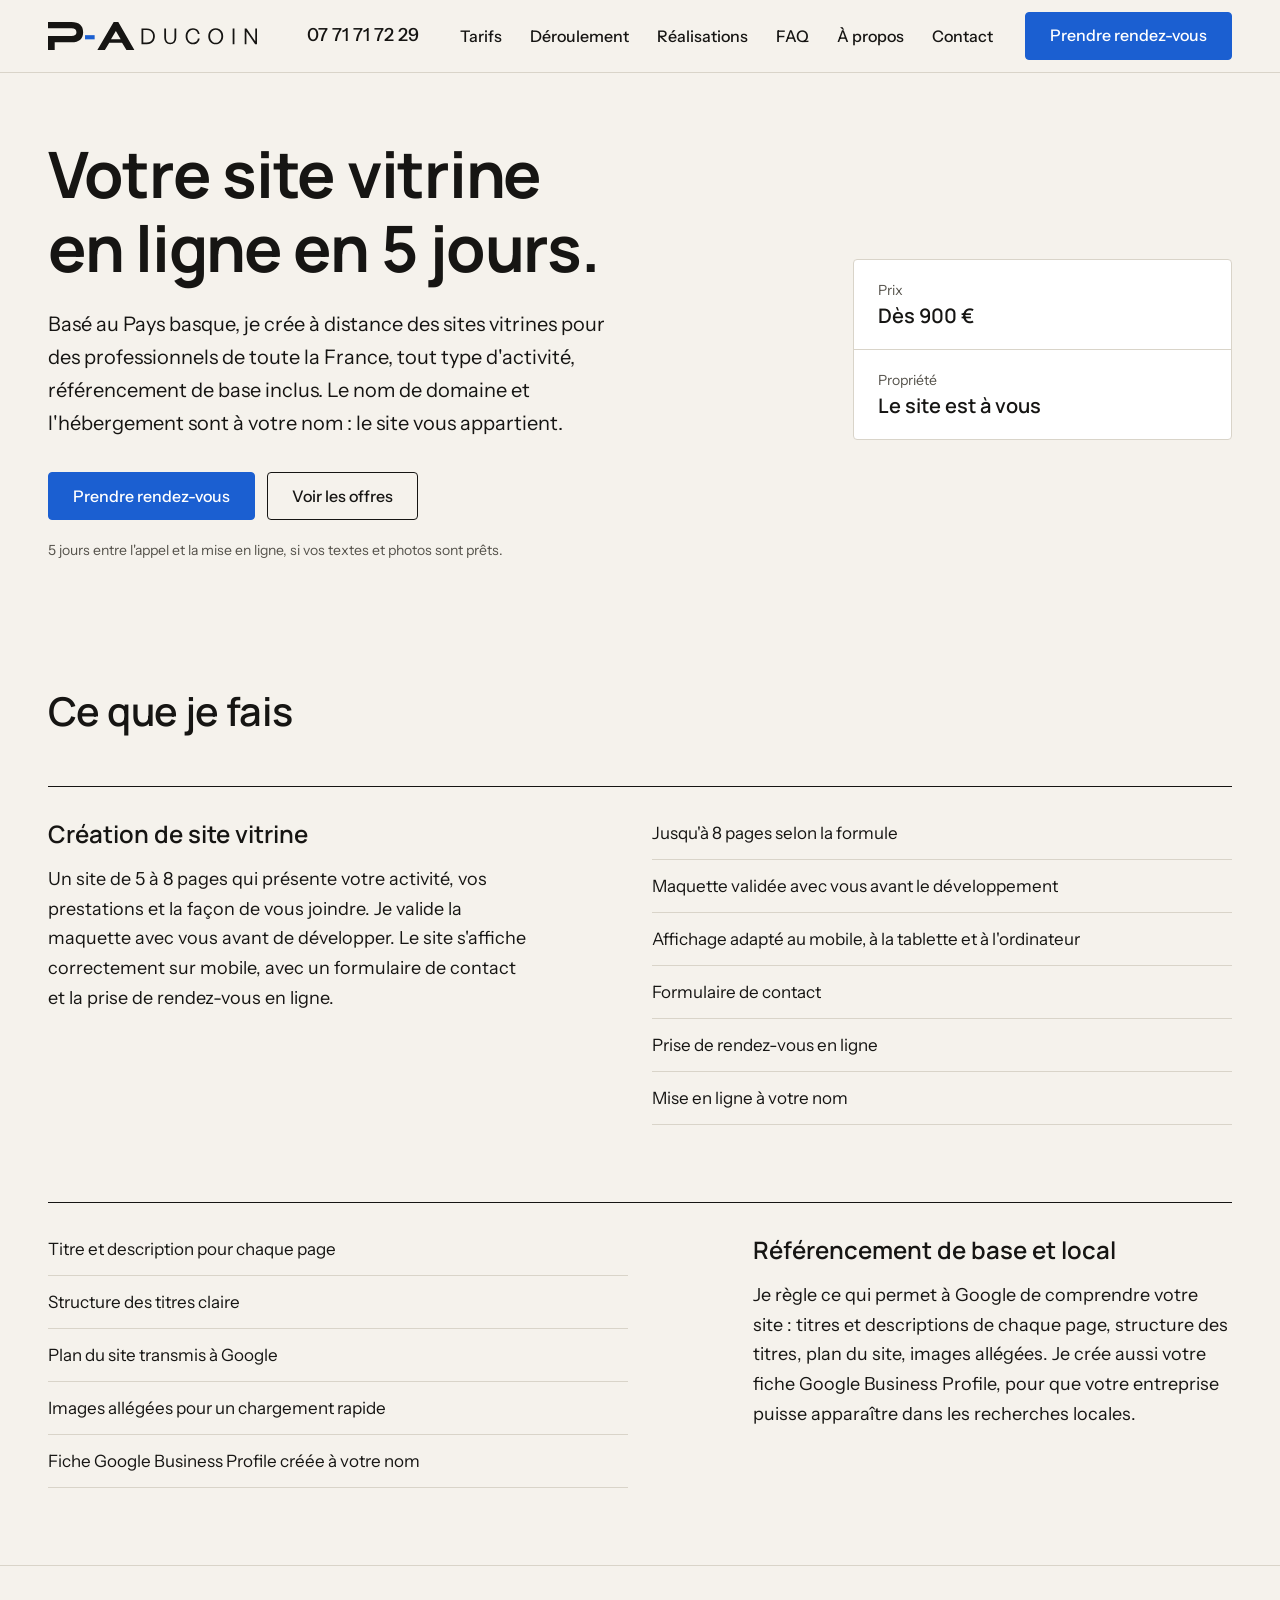
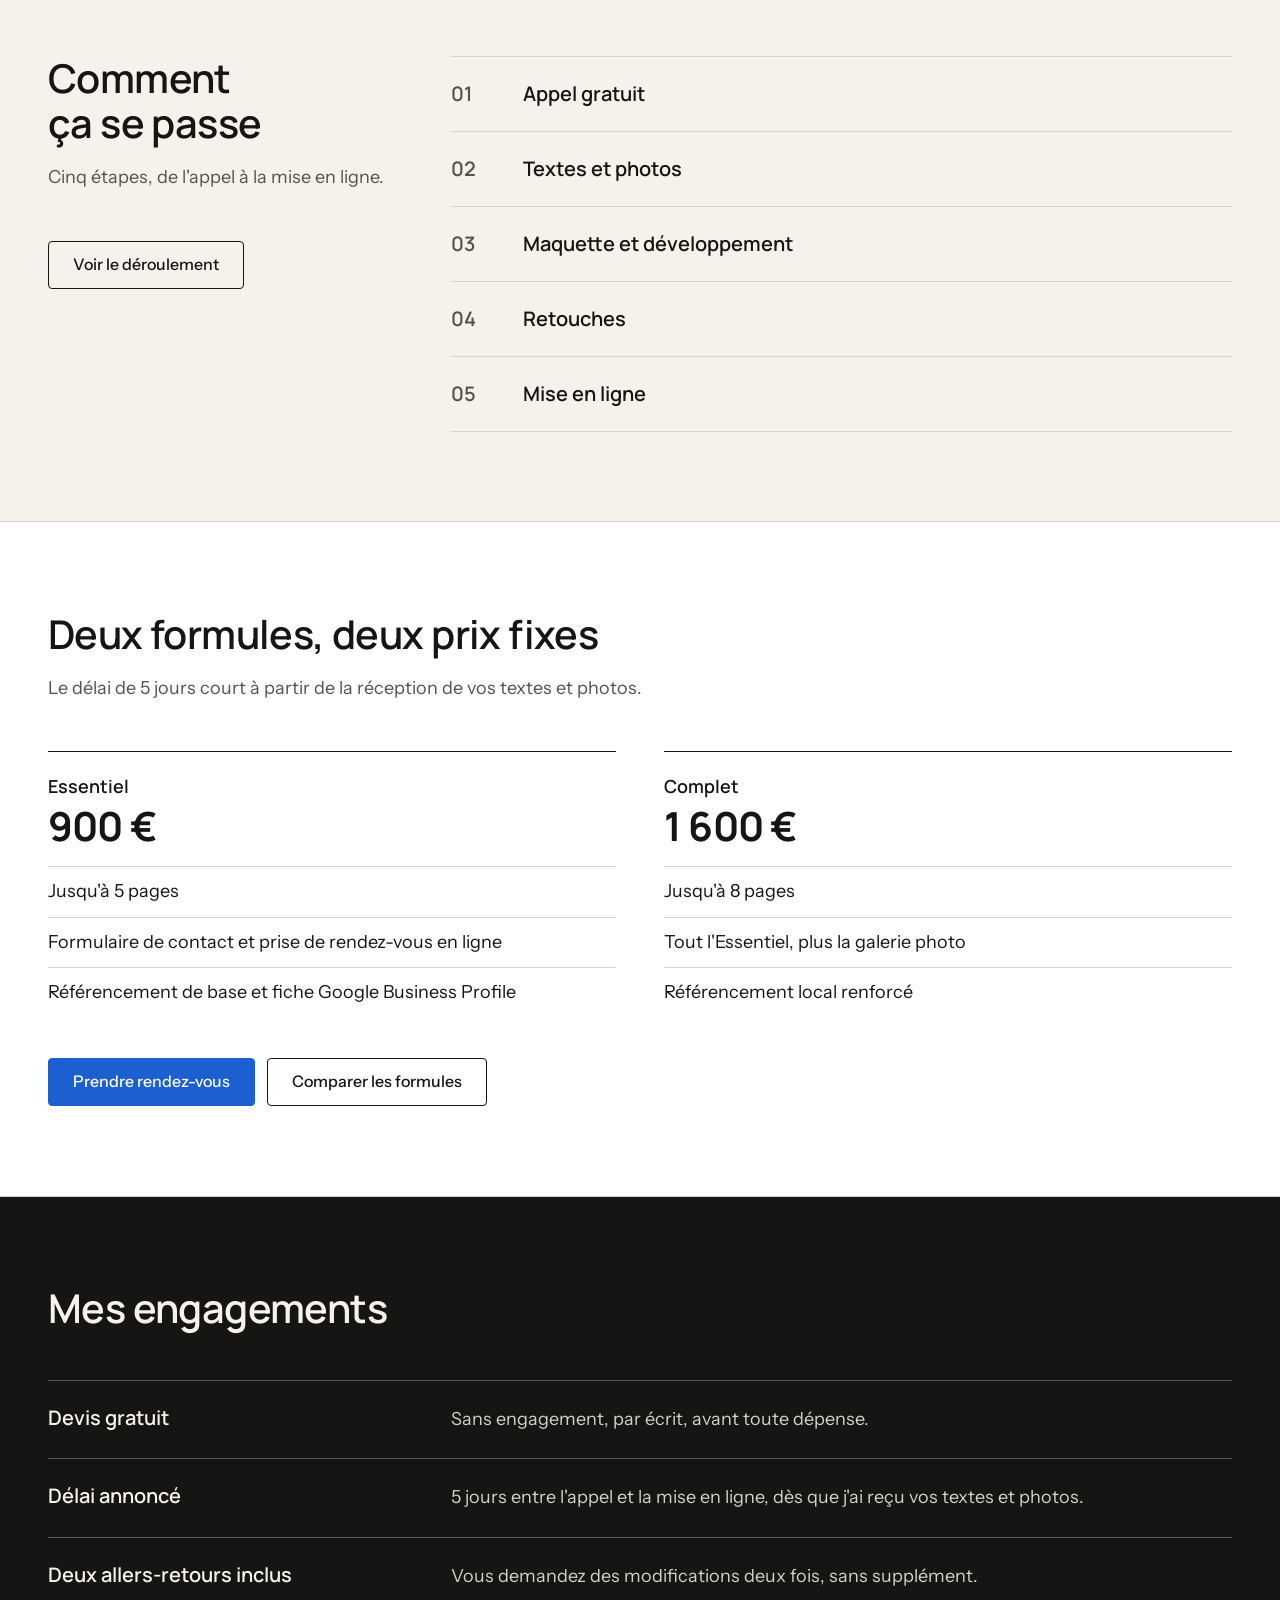
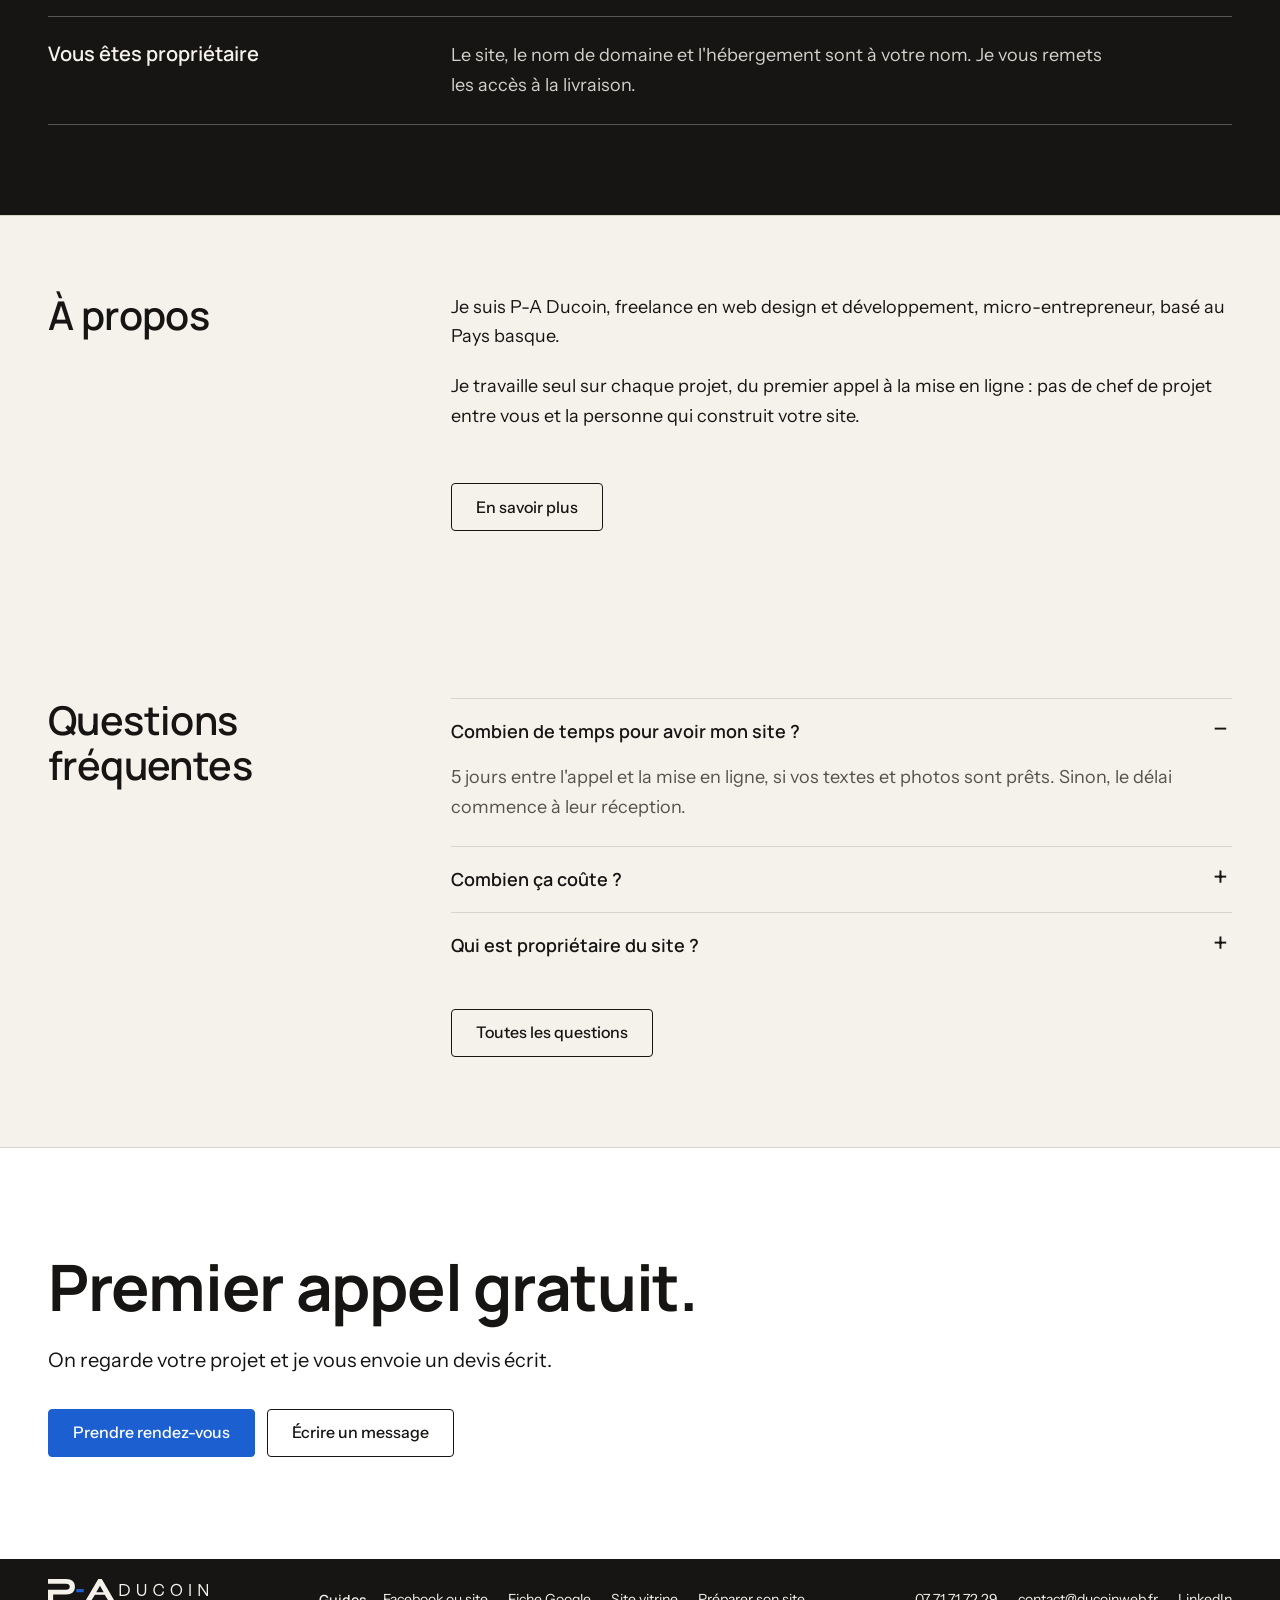
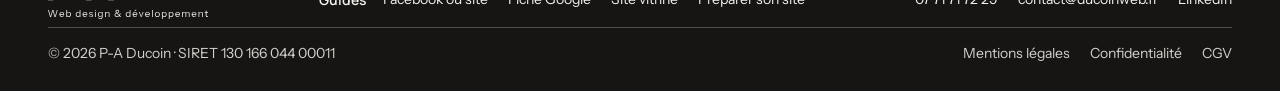
==== commit 1defcefa: "Add files via upload" ====
--- a/index.html
+++ b/index.html
@@ -81,7 +81,7 @@
 <div class="hero_layout">
 <div class="hero_content">
 <h1 class="heading-style-h1">Votre site vitrine en ligne en 5&nbsp;jours.</h1>
-<p class="text-size-large max-width-medium">Je crée des sites vitrines pour tout type d'activité, partout en France, référencement de base inclus. Le nom de domaine et l'hébergement sont à votre nom&nbsp;: le site vous appartient.</p>
+<p class="text-size-large max-width-medium">Basé au Pays basque, je crée à distance des sites vitrines pour des professionnels de toute la France, tout type d'activité, référencement de base inclus. Le nom de domaine et l'hébergement sont à votre nom&nbsp;: le site vous appartient.</p>
 <div class="button-group">
 <a class="button" href="/contact#rendez-vous">Prendre rendez-vous</a>
 <a class="button is-secondary" href="#offres">Voir les offres</a>
@@ -89,10 +89,6 @@
 <p class="text-size-small text-color-secondary hero_note">5 jours entre l'appel et la mise en ligne, si vos textes et photos sont prêts.</p>
 </div>
 <dl class="hero_facts">
-<div class="hero_fact">
-<dt class="text-size-small text-color-secondary">Délai</dt>
-<dd class="heading-style-h4">5 jours</dd>
-</div>
 <div class="hero_fact">
 <dt class="text-size-small text-color-secondary">Prix</dt>
 <dd class="heading-style-h4">Dès 900&nbsp;€</dd>
@@ -155,27 +151,25 @@
 <div class="process_heading">
 <h2 class="heading-style-h2">Comment ça se passe</h2>
 <p class="text-color-secondary max-width-small">Cinq étapes, de l'appel à la mise en ligne.</p>
+<div class="button-group">
+<a class="button is-secondary" href="/deroulement">Voir le déroulement</a>
+</div>
 </div>
 <ol class="process_list">
 <li class="process_step">
 <h3 class="heading-style-h4">Appel gratuit</h3>
-<p>Votre activité, vos clients, les pages utiles. Un devis écrit suit.</p>
 </li>
 <li class="process_step">
 <h3 class="heading-style-h4">Textes et photos</h3>
-<p>Vous me les envoyez, ou je rédige les textes en option.</p>
 </li>
 <li class="process_step">
 <h3 class="heading-style-h4">Maquette et développement</h3>
-<p>Je dessine la maquette, vous la validez, puis je développe le site.</p>
 </li>
 <li class="process_step">
 <h3 class="heading-style-h4">Retouches</h3>
-<p>Deux allers-retours de modifications sont inclus.</p>
 </li>
 <li class="process_step">
 <h3 class="heading-style-h4">Mise en ligne</h3>
-<p>Domaine, hébergement et fiche Google sont créés à votre nom, et je vous remets les accès.</p>
 </li>
 </ol>
 </div>
@@ -189,55 +183,30 @@
 <div class="container-large">
 <div class="padding-section-medium">
 <h2 class="heading-style-h2">Deux formules, deux prix fixes</h2>
-<p class="text-color-secondary max-width-text pricing_intro">Chaque formule liste ce qui est inclus. Le délai de 5 jours court à partir de la réception de vos textes et photos.</p>
-<table class="pricing_table">
-<caption class="visually-hidden">Comparaison des formules Essentiel et Complet</caption>
-<thead>
-<tr>
-<td></td>
-<th scope="col">
-<span class="pricing_plan">Essentiel</span>
-<span class="pricing_price">900&nbsp;€</span>
-</th>
-<th scope="col">
-<span class="pricing_plan">Complet</span>
-<span class="pricing_price">1&nbsp;600&nbsp;€</span>
-</th>
-</tr>
-</thead>
-<tbody>
-<tr><th scope="row">Pages</th><td>Jusqu'à 5</td><td>Jusqu'à 8</td></tr>
-<tr><th scope="row">Affichage mobile et ordinateur</th><td>Inclus</td><td>Inclus</td></tr>
-<tr><th scope="row">Formulaire de contact</th><td>Inclus</td><td>Inclus</td></tr>
-<tr><th scope="row">Prise de rendez-vous en ligne</th><td>Inclus</td><td>Inclus</td></tr>
-<tr><th scope="row">Référencement de base</th><td>Inclus</td><td>Inclus</td></tr>
-<tr><th scope="row">Fiche Google Business Profile</th><td>Inclus</td><td>Inclus</td></tr>
-<tr><th scope="row">Galerie photo</th><td class="is-off">Non inclus</td><td>Inclus</td></tr>
-<tr><th scope="row">Référencement local renforcé</th><td class="is-off">Non inclus</td><td>Inclus</td></tr>
-<tr><th scope="row">Retouches</th><td>2 allers-retours</td><td>2 allers-retours</td></tr>
-<tr><th scope="row">Délai après réception des contenus</th><td>5 jours</td><td>5 jours</td></tr>
-</tbody>
-</table>
-<div class="pricing_notes">
-<div class="pricing_note">
-<h3 class="heading-style-h4">Options</h3>
-<dl class="pricing_options">
-<div><dt>Rédaction des textes</dt><dd>100&nbsp;€ par page</dd></div>
-<div><dt>Page supplémentaire</dt><dd>120&nbsp;€</dd></div>
-</dl>
-</div>
-<div class="pricing_note">
-<h3 class="heading-style-h4">À votre charge</h3>
-<!-- À AJOUTER : coût éventuel de l'hébergement et de l'outil de réservation pour le client après livraison (ou "0 €" si gratuit). -->
-<p>Le nom de domaine, environ 10 à 15&nbsp;€ par an, payé directement par vous.</p>
-</div>
-<div class="pricing_note">
-<h3 class="heading-style-h4">Après la livraison</h3>
-<p>Je ne propose pas de contrat de maintenance. Toute modification ou ajout fait l'objet d'un devis écrit, accepté avant que je commence.</p>
+<p class="text-color-secondary max-width-text pricing_intro">Le délai de 5 jours court à partir de la réception de vos textes et photos.</p>
+<div class="pricing_offers">
+<div class="pricing_offer">
+<h3 class="pricing_plan">Essentiel</h3>
+<p class="pricing_price">900&nbsp;€</p>
+<ul class="pricing_offer-list">
+<li>Jusqu'à 5 pages</li>
+<li>Formulaire de contact et prise de rendez-vous en ligne</li>
+<li>Référencement de base et fiche Google Business Profile</li>
+</ul>
+</div>
+<div class="pricing_offer">
+<h3 class="pricing_plan">Complet</h3>
+<p class="pricing_price">1&nbsp;600&nbsp;€</p>
+<ul class="pricing_offer-list">
+<li>Jusqu'à 8 pages</li>
+<li>Tout l'Essentiel, plus la galerie photo</li>
+<li>Référencement local renforcé</li>
+</ul>
 </div>
 </div>
 <div class="button-group">
 <a class="button" href="/contact#rendez-vous">Prendre rendez-vous</a>
+<a class="button is-secondary" href="/tarifs">Comparer les formules</a>
 </div>
 </div>
 </div>
@@ -271,34 +240,6 @@
 </div>
 </div>
 </section>
-<!-- Pourquoi me confier votre site -->
-<section id="pourquoi" class="section_why">
-<div class="padding-global">
-<div class="container-large">
-<div class="padding-section-small">
-<h2 class="heading-style-h2">Pourquoi me confier votre site</h2>
-<dl class="why_list">
-<div class="why_item">
-<dt class="heading-style-h4">Un seul interlocuteur</dt>
-<dd>Je travaille seul&nbsp;: la personne qui répond à votre premier appel dessine et développe votre site.</dd>
-</div>
-<div class="why_item">
-<dt class="heading-style-h4">Des prix affichés</dt>
-<dd>Deux formules à prix fixe. Ce qui est inclus est listé, sans mauvaise surprise.</dd>
-</div>
-<div class="why_item">
-<dt class="heading-style-h4">Référencement inclus</dt>
-<dd>Le référencement de base est dans chaque formule, pas en supplément.</dd>
-</div>
-<div class="why_item">
-<dt class="heading-style-h4">Pas de contrat imposé</dt>
-<dd>Pas d'abonnement ni de maintenance obligatoire&nbsp;: vous payez le site, puis il est à vous.</dd>
-</div>
-</dl>
-</div>
-</div>
-</div>
-</section>
 <!-- À propos -->
 <section id="a-propos" class="section_about">
 <div class="padding-global">
@@ -307,8 +248,11 @@
 <div class="about_layout">
 <h2 class="heading-style-h2">À propos</h2>
 <div class="about_content">
-<p class="max-width-text">Je suis P-A Ducoin, freelance en web design et développement, micro-entrepreneur.</p>
+<p class="max-width-text">Je suis P-A Ducoin, freelance en web design et développement, micro-entrepreneur, basé au Pays basque.</p>
 <p class="max-width-text">Je travaille seul sur chaque projet, du premier appel à la mise en ligne&nbsp;: pas de chef de projet entre vous et la personne qui construit votre site.</p>
+<div class="button-group">
+<a class="button is-secondary" href="/a-propos">En savoir plus</a>
+</div>
 <!-- À AJOUTER : photo portrait, parcours en 2 ou 3 phrases, outils utilisés. Ne rien afficher tant que ce contenu n'existe pas. -->
 </div>
 </div>
@@ -337,18 +281,9 @@
 <summary class="faq_question">Qui est propriétaire du site&nbsp;?</summary>
 <p class="faq_answer">Vous. Le nom de domaine et l'hébergement sont créés à votre nom, et je vous remets tous les accès.</p>
 </details>
-<details class="faq_item">
-<summary class="faq_question">Et si je veux modifier quelque chose après la mise en ligne&nbsp;?</summary>
-<p class="faq_answer">Deux allers-retours de retouches sont inclus avant la mise en ligne. Après la livraison, je ne propose pas de contrat de maintenance&nbsp;: toute modification ou ajout fait l'objet d'un devis écrit, accepté avant que je commence.</p>
-</details>
-<details class="faq_item">
-<summary class="faq_question">Je n'ai ni textes ni photos.</summary>
-<p class="faq_answer">Je peux rédiger les textes pour 100&nbsp;€ par page. Pour les photos, je vous indique lesquelles prendre avec un smartphone, en lumière du jour.</p>
-</details>
-<details class="faq_item">
-<summary class="faq_question">Mon site sera-t-il en première page de Google&nbsp;?</summary>
-<p class="faq_answer">Je ne peux pas le garantir, personne ne le peut. Je pose les bases&nbsp;: structure, balises, plan du site, fiche Google. Les résultats se construisent sur plusieurs semaines.</p>
-</details>
+<div class="button-group">
+<a class="button is-secondary" href="/faq">Toutes les questions</a>
+</div>
 </div>
 </div>
 </div>
--- a/css/style.css
+++ b/css/style.css
@@ -708,6 +708,30 @@
 .pricing_options dd {
   font-weight: 500;
 }
+.pricing_offers {
+  display: grid;
+  gap: 2rem 3rem;
+  margin-top: clamp(2rem, 4vw, 3rem);
+  margin-bottom: 2.5rem;
+}
+.pricing_offer {
+  padding-top: 1.25rem;
+  border-top: 1px solid var(--color-ink);
+}
+.pricing_offer-list {
+  margin: 1rem 0 0;
+  padding: 0;
+  list-style: none;
+}
+.pricing_offer-list li {
+  padding: 0.625rem 0;
+  border-top: 1px solid var(--color-border);
+}
+@media (min-width: 48em) {
+  .pricing_offers {
+    grid-template-columns: repeat(2, minmax(0, 1fr));
+  }
+}
 .pricing_summary {
   margin-top: 2rem;
   margin-bottom: 2.5rem;
@@ -770,32 +794,6 @@
   }
   .guarantees_row p {
     grid-column: 5 / span 8;
-  }
-}
-
-/* --------------------------------------------------------------------------
-   Pourquoi me confier votre site
-   -------------------------------------------------------------------------- */
-.why_list {
-  display: grid;
-  gap: 2rem 3rem;
-  margin-top: clamp(2rem, 4vw, 3rem);
-}
-.why_item {
-  display: grid;
-  align-content: start;
-  gap: 0.5rem;
-  padding-top: 1.25rem;
-  border-top: 1px solid var(--color-ink);
-}
-.why_item dd {
-  max-width: 45ch;
-  color: var(--color-text-secondary);
-}
-
-@media (min-width: 48em) {
-  .why_list {
-    grid-template-columns: repeat(2, minmax(0, 1fr));
   }
 }
 
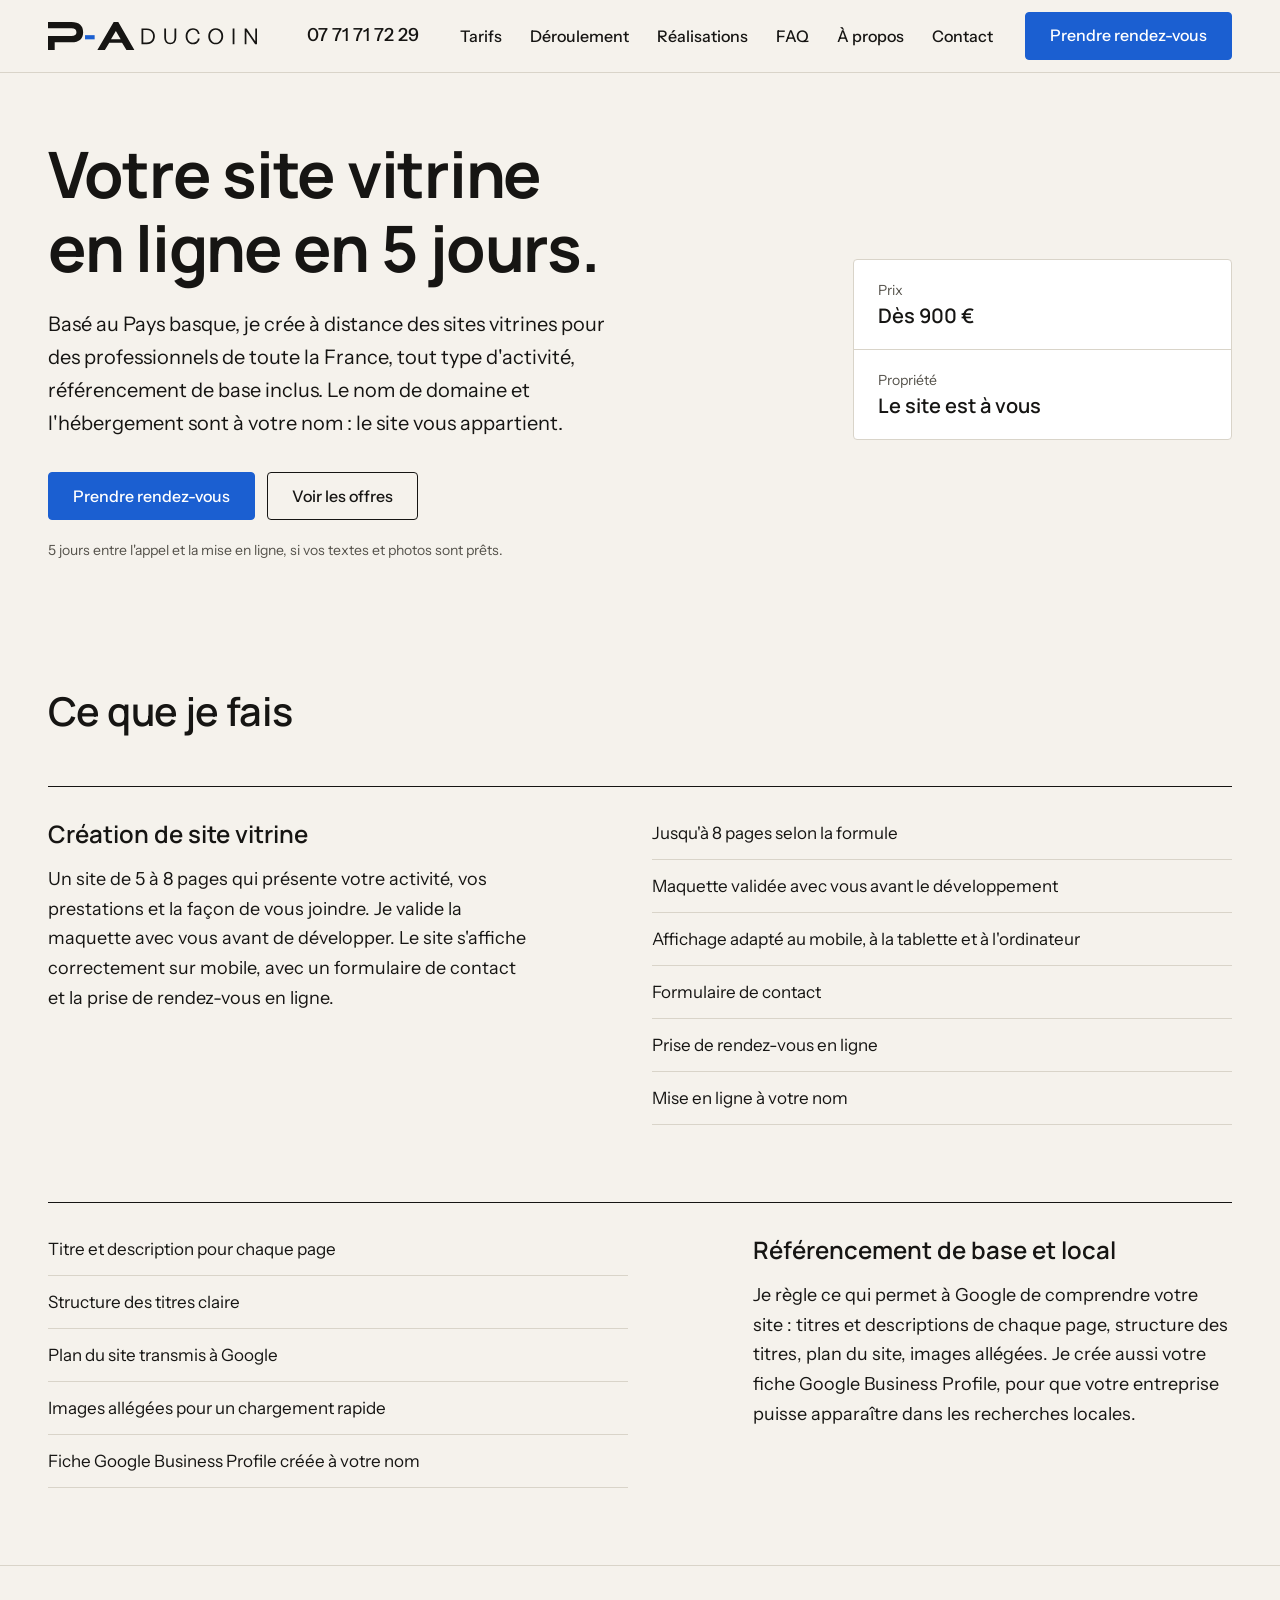
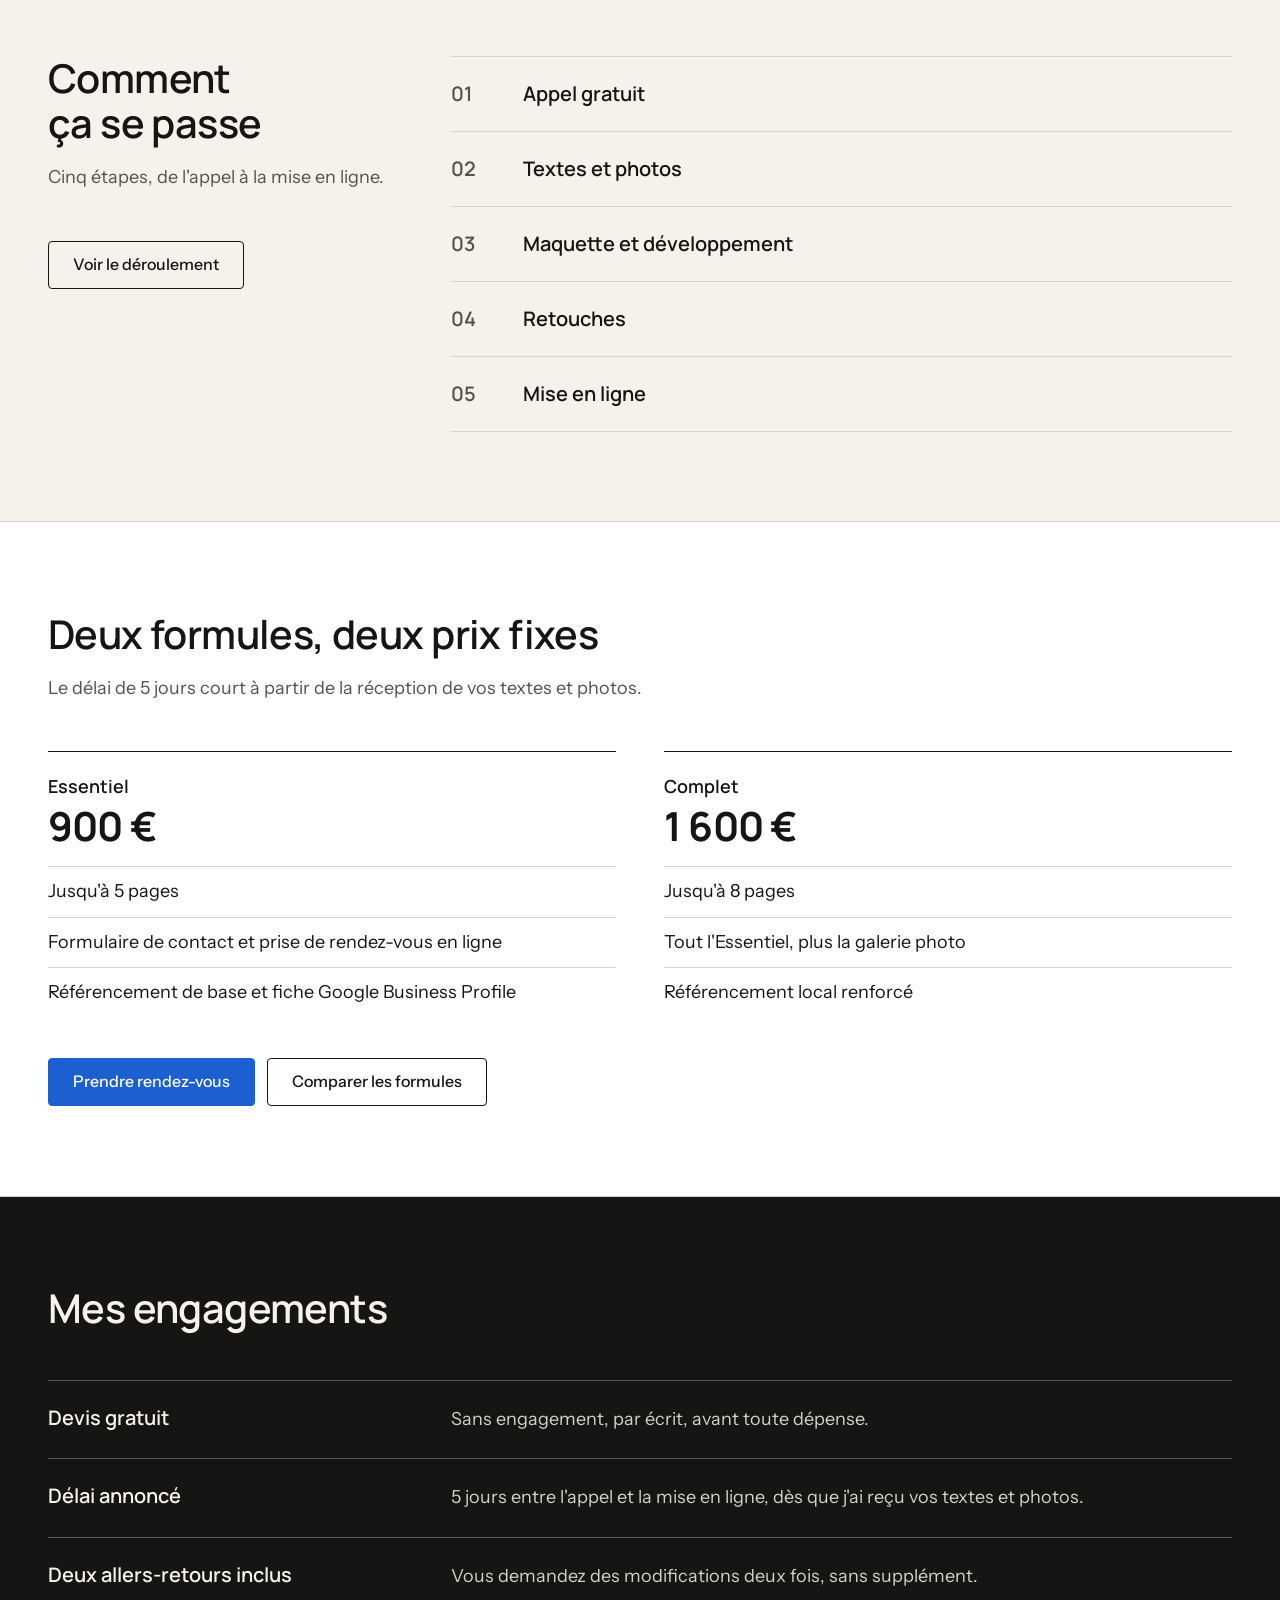
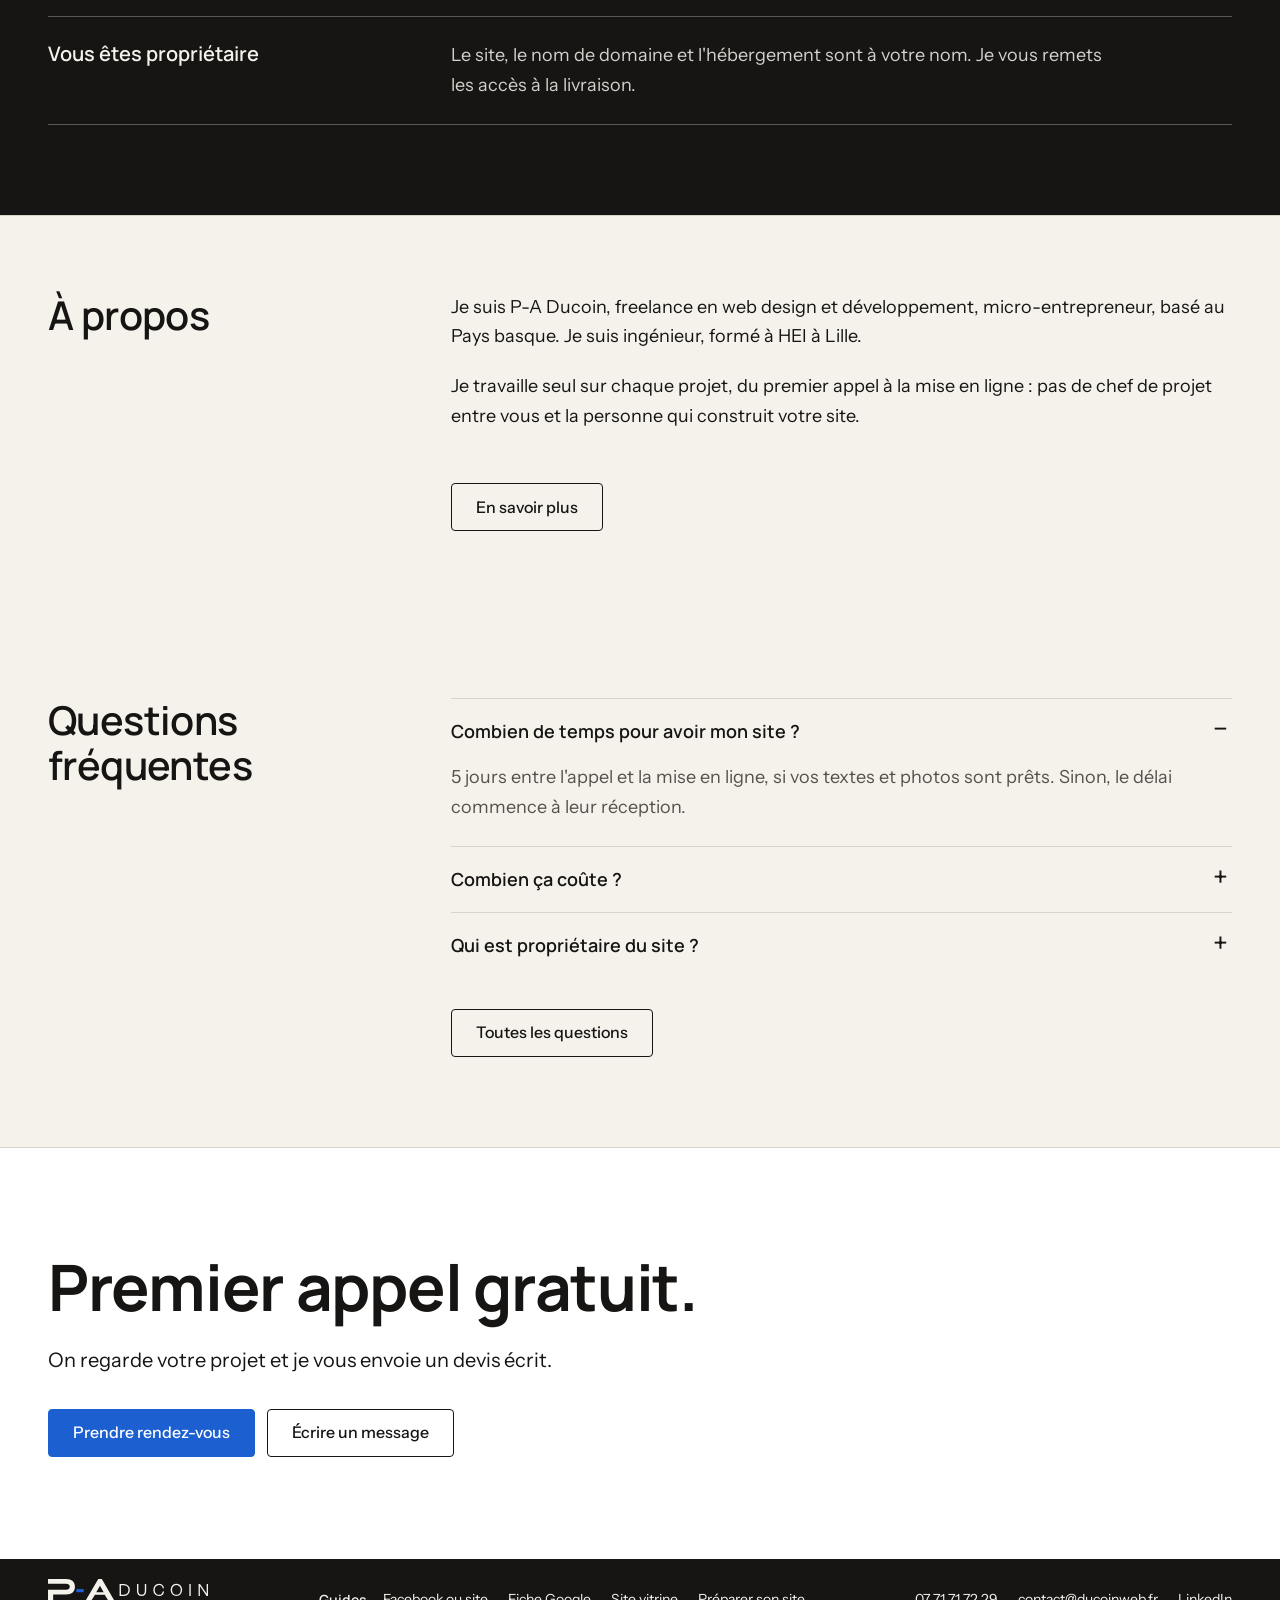
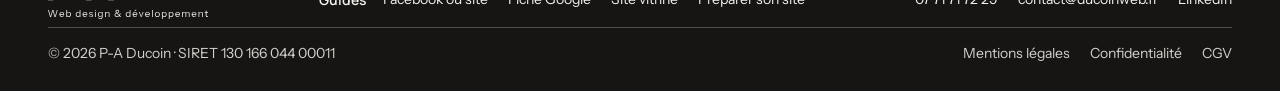
==== commit afe8cb3c: "Add files via upload" ====
--- a/index.html
+++ b/index.html
@@ -3,14 +3,14 @@
 <head>
 <meta charset="utf-8">
 <meta name="viewport" content="width=device-width, initial-scale=1">
-<title>P-A Ducoin | Site vitrine au Pays basque, en ligne en 5 jours</title>
-<meta name="description" content="Création de sites vitrines au Pays basque (64) et partout en France : en ligne 5 jours après l'appel, référencement de base inclus, site à votre nom. Dès 900 €.">
+<title>P-A Ducoin | Site vitrine au Pays basque en 5 jours</title>
+<meta name="description" content="Sites vitrines au Pays basque (64) et partout en France, en ligne en 5 jours, référencement de base inclus, site à votre nom. Dès 900 €.">
 <link rel="canonical" href="https://www.ducoinweb.fr/">
 <meta property="og:url" content="https://www.ducoinweb.fr/">
 <link rel="icon" href="assets/favicon.svg" type="image/svg+xml">
 <meta property="og:type" content="website">
 <meta property="og:locale" content="fr_FR">
-<meta property="og:title" content="P-A Ducoin | Site vitrine au Pays basque, en ligne en 5 jours">
+<meta property="og:title" content="P-A Ducoin | Site vitrine au Pays basque en 5 jours">
 <meta property="og:description" content="Sites vitrines clés en main, référencement de base inclus, 5 jours entre l'appel et la mise en ligne.">
 <meta property="og:image" content="https://www.ducoinweb.fr/assets/og-image.png">
 <meta name="twitter:card" content="summary_large_image">
@@ -248,12 +248,11 @@
 <div class="about_layout">
 <h2 class="heading-style-h2">À propos</h2>
 <div class="about_content">
-<p class="max-width-text">Je suis P-A Ducoin, freelance en web design et développement, micro-entrepreneur, basé au Pays basque.</p>
+<p class="max-width-text">Je suis P-A Ducoin, freelance en web design et développement, micro-entrepreneur, basé au Pays basque. Je suis ingénieur, formé à HEI à Lille.</p>
 <p class="max-width-text">Je travaille seul sur chaque projet, du premier appel à la mise en ligne&nbsp;: pas de chef de projet entre vous et la personne qui construit votre site.</p>
 <div class="button-group">
 <a class="button is-secondary" href="/a-propos">En savoir plus</a>
 </div>
-<!-- À AJOUTER : photo portrait, parcours en 2 ou 3 phrases, outils utilisés. Ne rien afficher tant que ce contenu n'existe pas. -->
 </div>
 </div>
 </div>
--- a/css/style.css
+++ b/css/style.css
@@ -798,6 +798,32 @@
 }
 
 /* --------------------------------------------------------------------------
+   Pourquoi me confier votre site
+   -------------------------------------------------------------------------- */
+.why_list {
+  display: grid;
+  gap: 2rem 3rem;
+  margin-top: clamp(2rem, 4vw, 3rem);
+}
+.why_item {
+  display: grid;
+  align-content: start;
+  gap: 0.5rem;
+  padding-top: 1.25rem;
+  border-top: 1px solid var(--color-ink);
+}
+.why_item dd {
+  max-width: 45ch;
+  color: var(--color-text-secondary);
+}
+
+@media (min-width: 48em) {
+  .why_list {
+    grid-template-columns: repeat(2, minmax(0, 1fr));
+  }
+}
+
+/* --------------------------------------------------------------------------
    À propos
    -------------------------------------------------------------------------- */
 .section_about {
@@ -810,6 +836,29 @@
 .about_content {
   display: grid;
   gap: 1.25rem;
+}
+.about_profile {
+  display: grid;
+  gap: 2rem;
+  align-items: start;
+}
+.about_text {
+  display: grid;
+  gap: 1rem;
+}
+.about_photo {
+  width: 100%;
+  max-width: 20rem;
+  aspect-ratio: 4 / 5;
+  object-fit: cover;
+  border: 1px solid var(--color-border);
+  border-radius: var(--radius);
+}
+@media (min-width: 62em) {
+  .about_profile {
+    grid-template-columns: minmax(0, 1fr) 16rem;
+    gap: 3rem;
+  }
 }
 
 @media (min-width: 62em) {
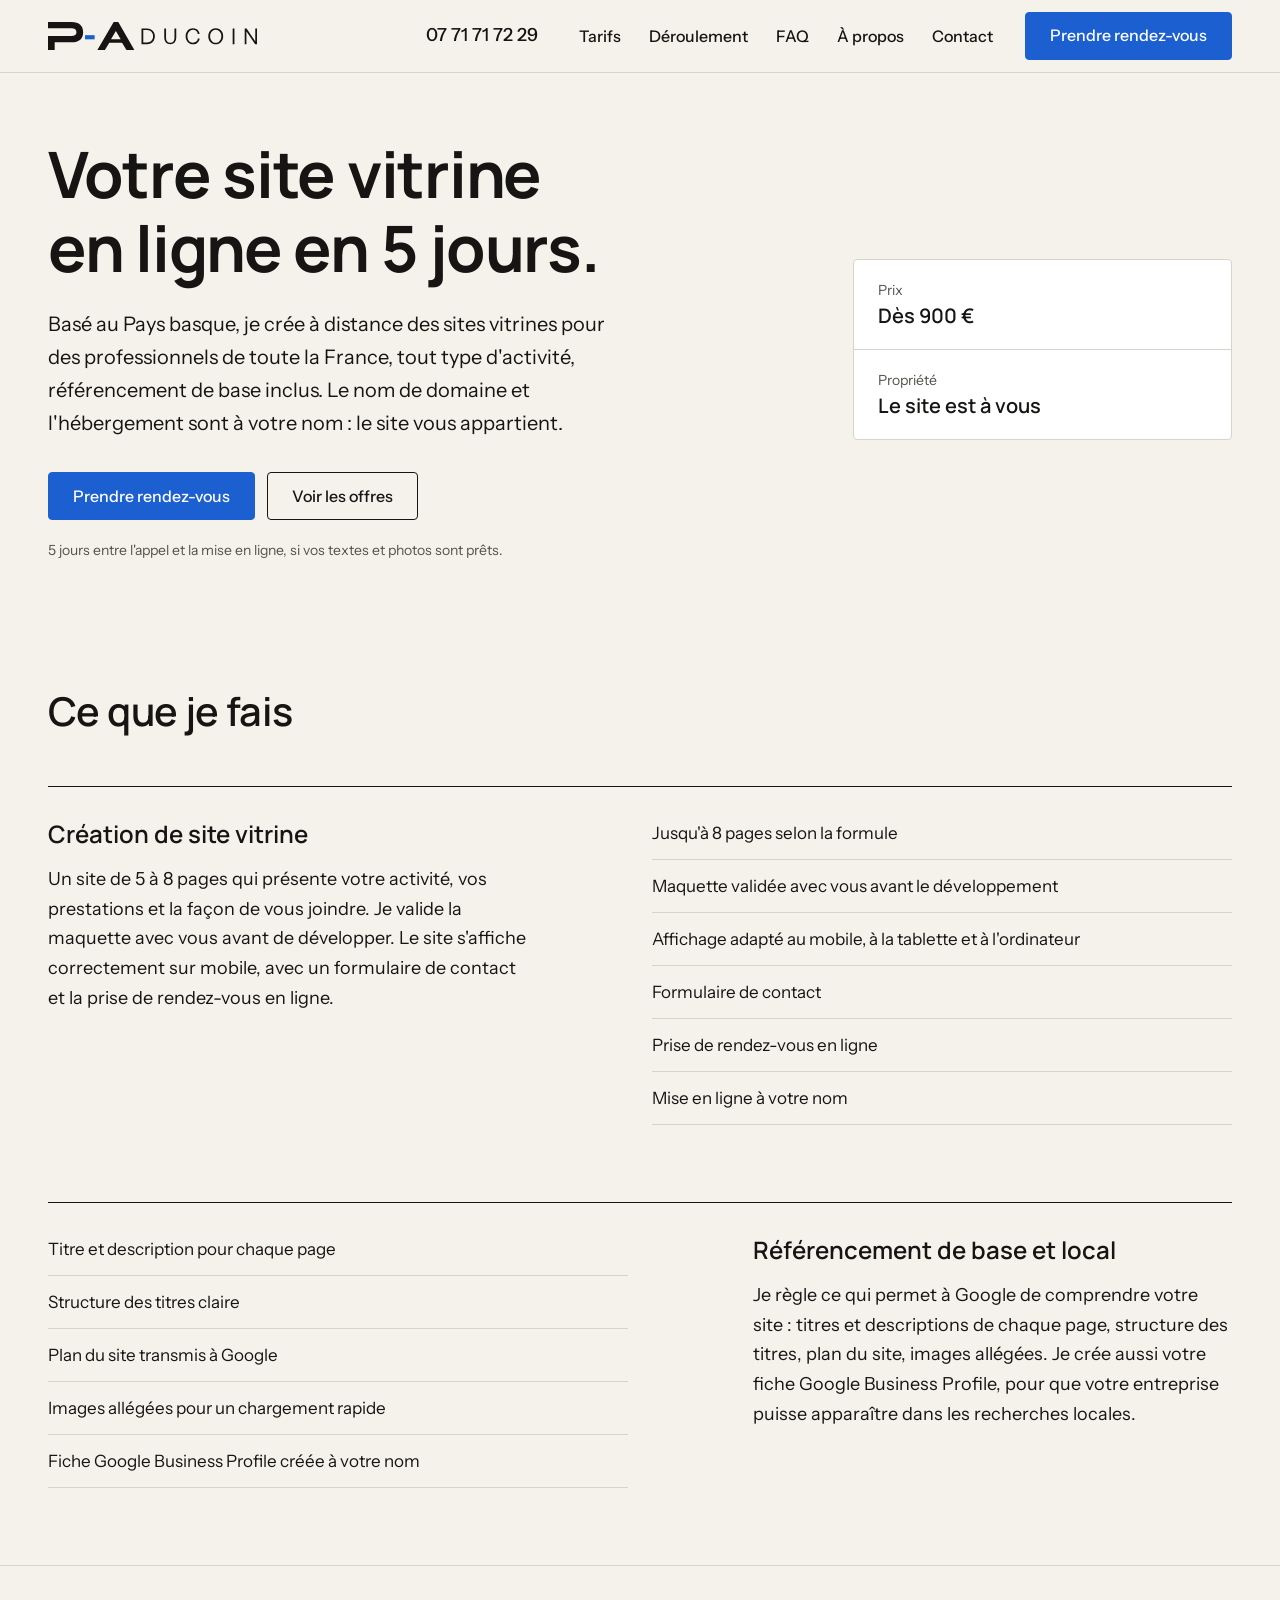
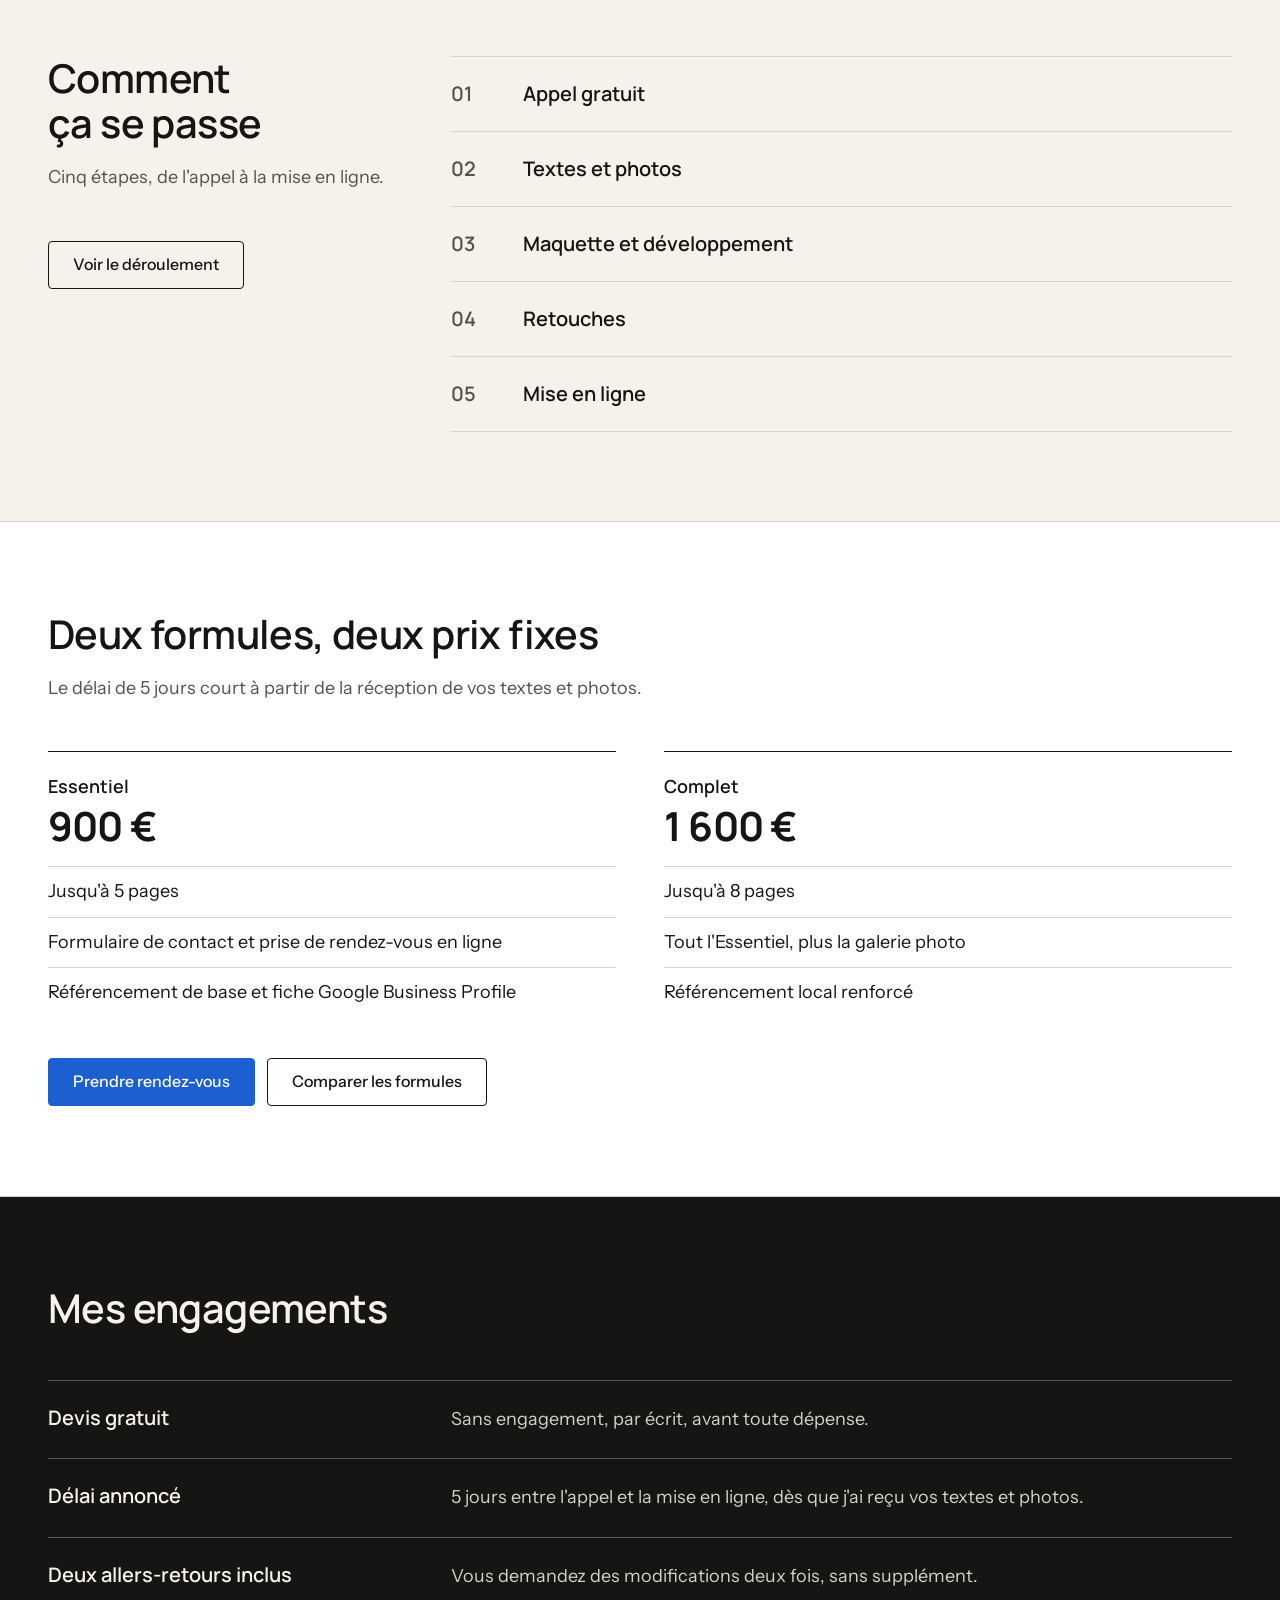
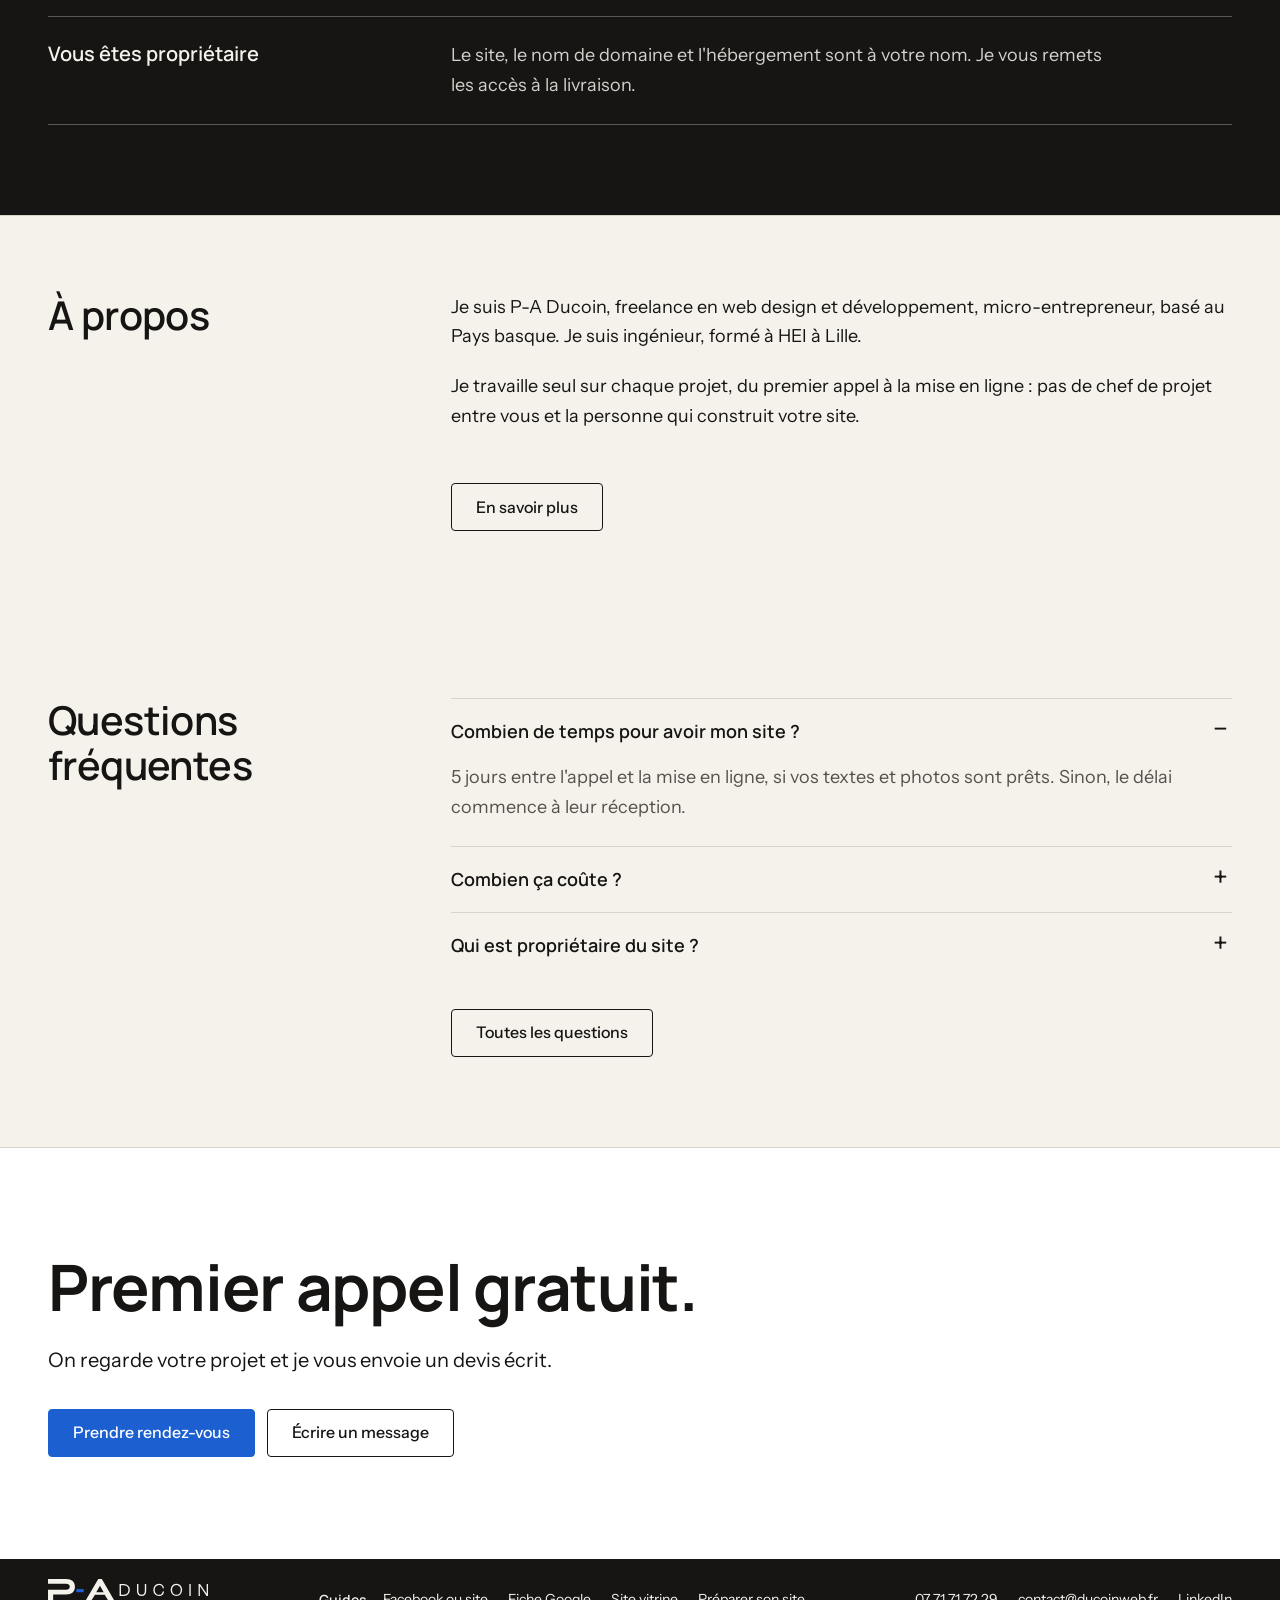
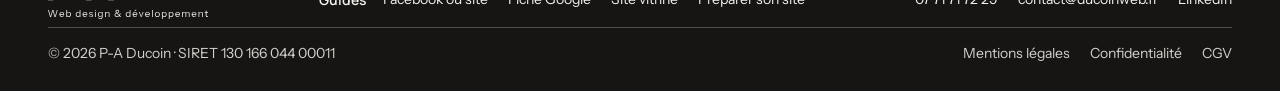
==== commit 51359733: "Add files via upload" ====
--- a/index.html
+++ b/index.html
@@ -62,7 +62,6 @@
 <ul class="nav_list">
 <li><a class="nav_link" href="/tarifs">Tarifs</a></li>
 <li><a class="nav_link" href="/deroulement">Déroulement</a></li>
-<li><a class="nav_link" href="/realisations">Réalisations</a></li>
 <li><a class="nav_link" href="/faq">FAQ</a></li>
 <li><a class="nav_link" href="/a-propos">À propos</a></li>
 <li><a class="nav_link" href="/contact">Contact</a></li>
@@ -259,7 +258,6 @@
 </div>
 </div>
 </section>
-<!-- À AJOUTER : section Réalisations (captures, nom du client, ce qui a été livré). Uniquement avec de vrais projets et l'accord des clients. Ne rien afficher tant qu'ils n'existent pas. -->
 <!-- FAQ -->
 <section id="faq" class="section_faq">
 <div class="padding-global">
